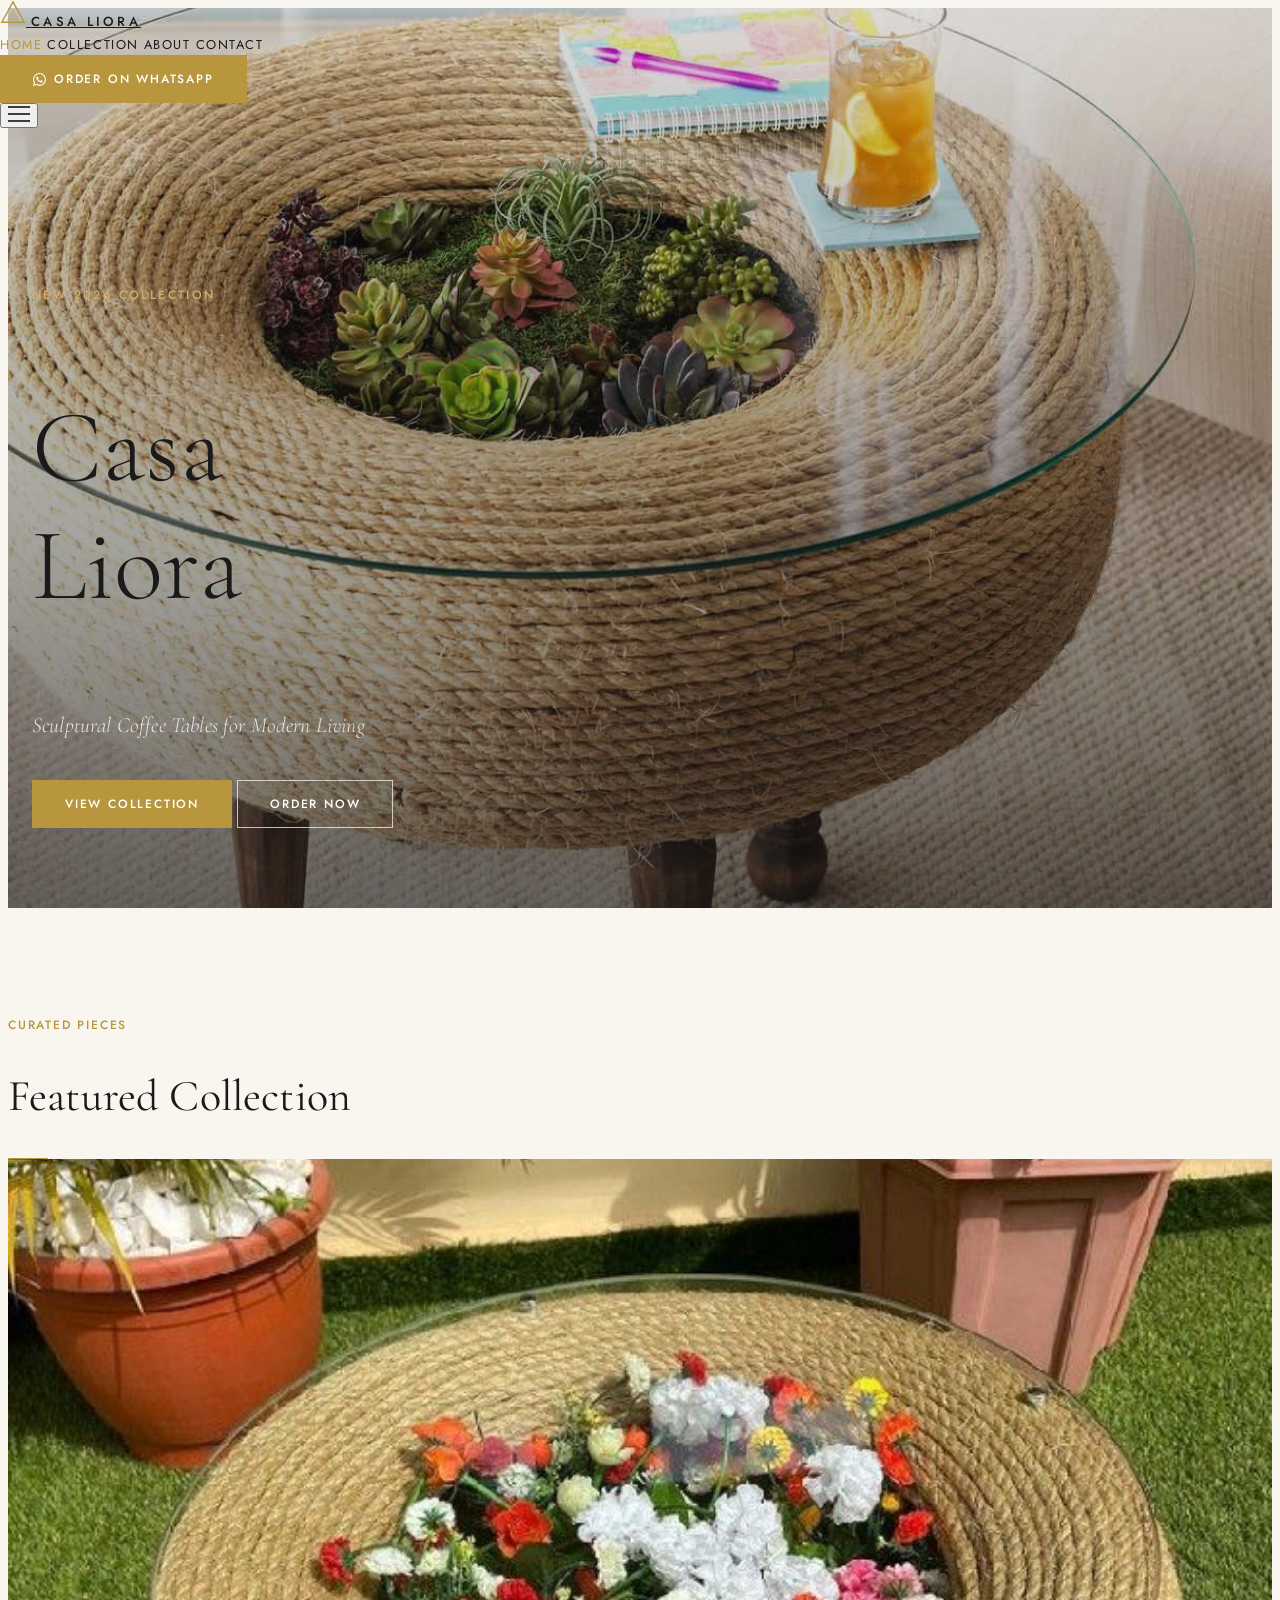
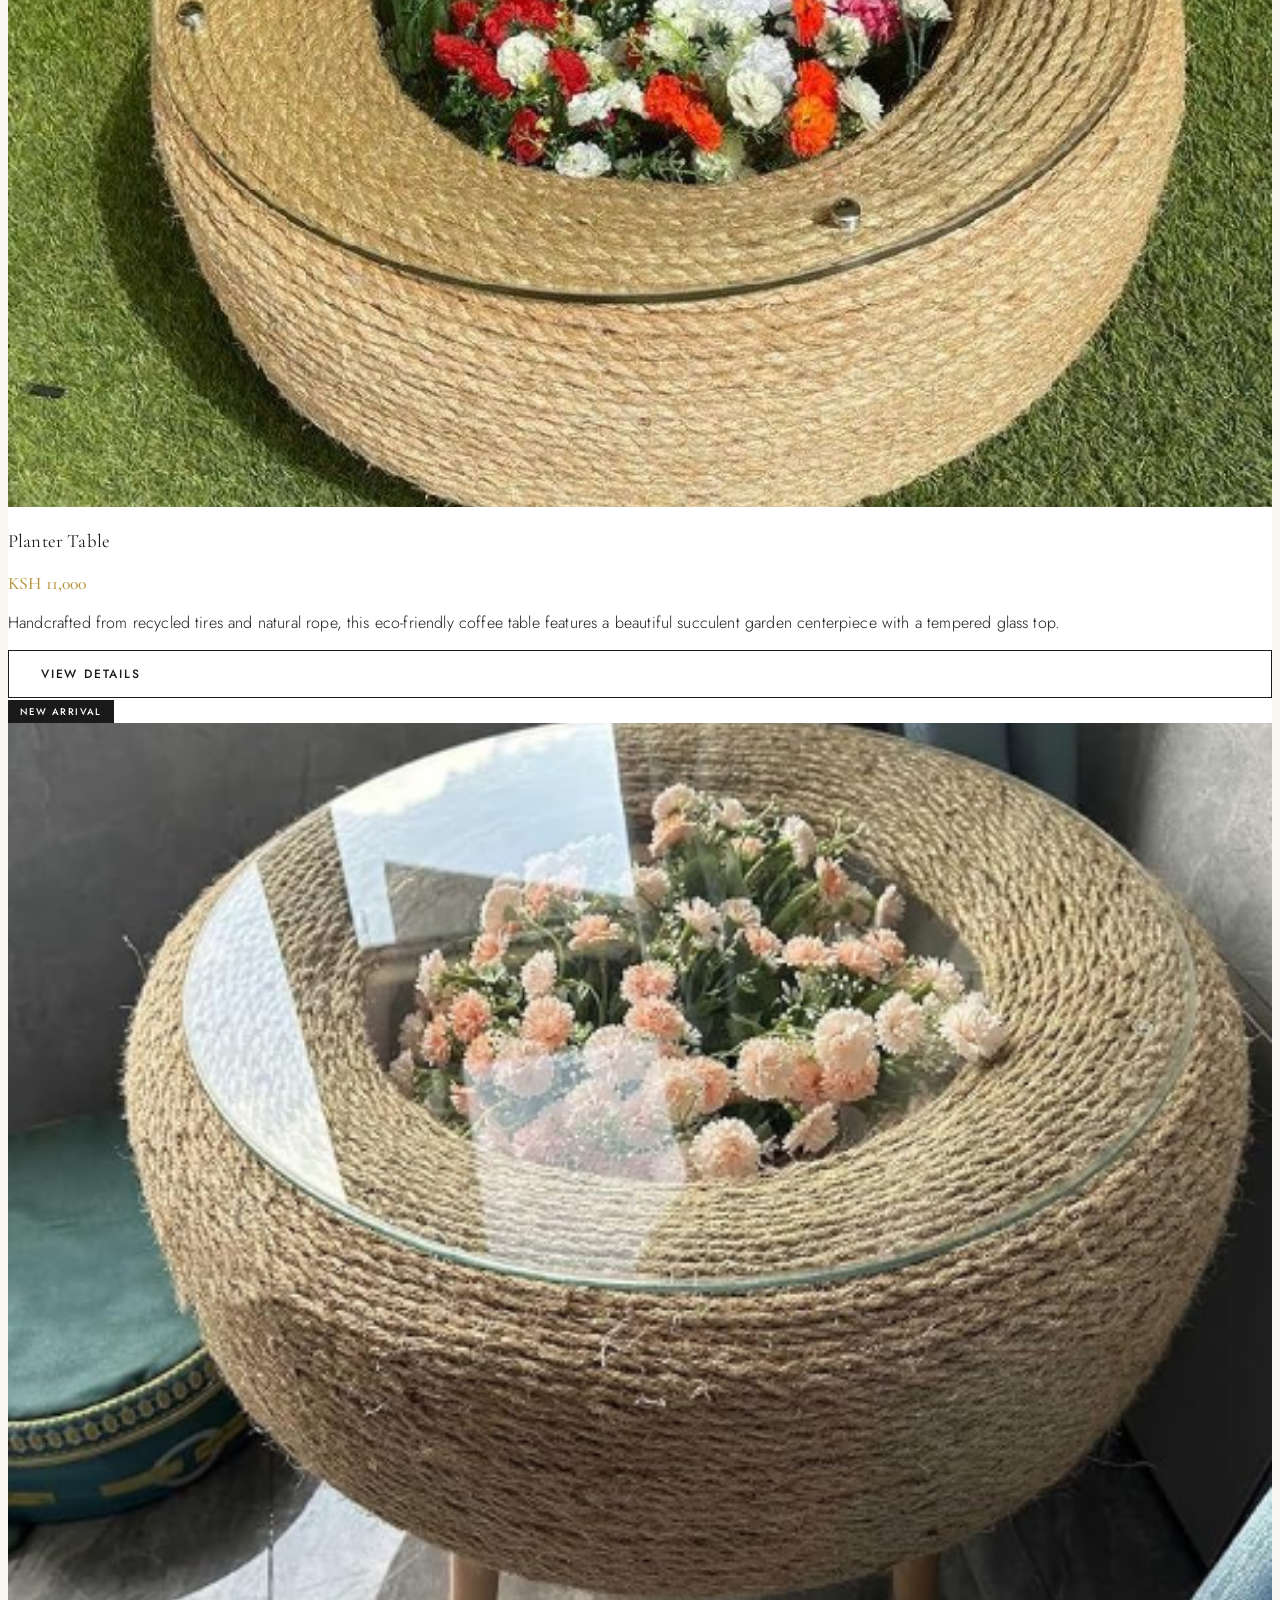
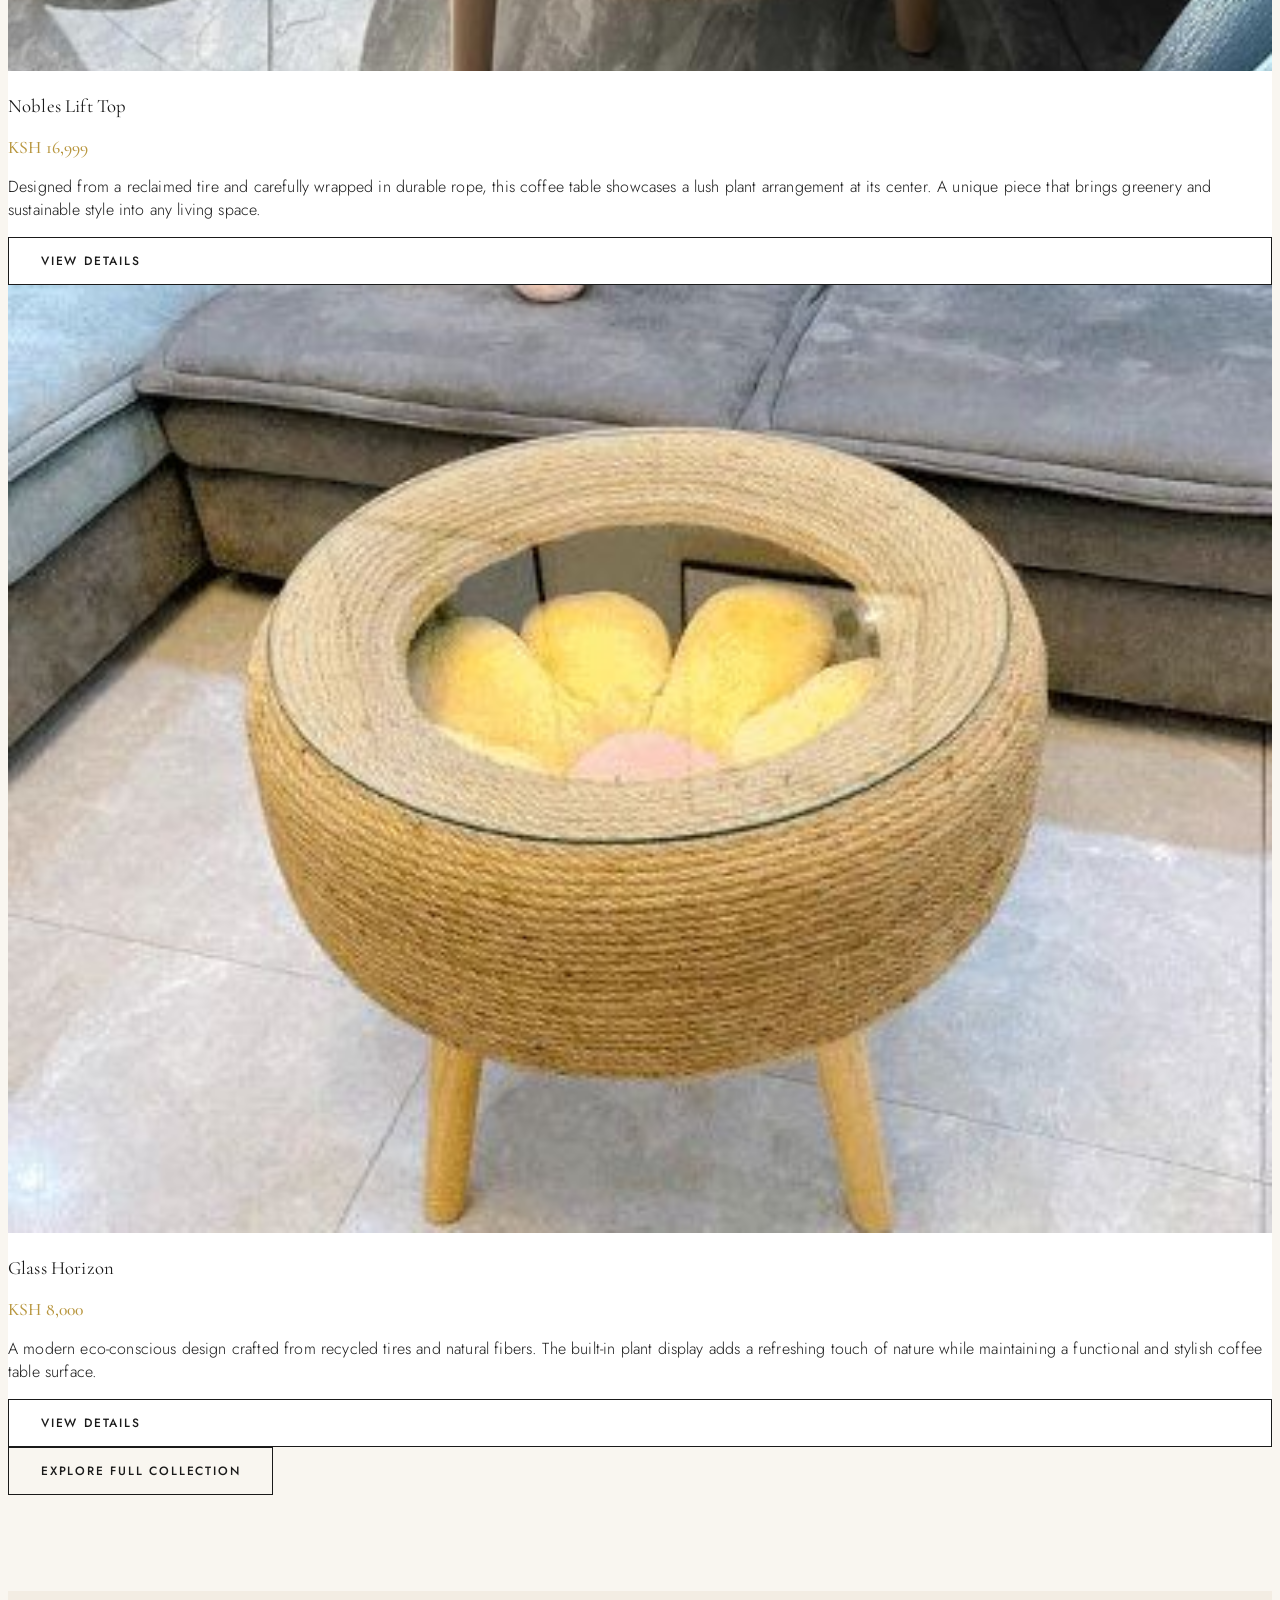
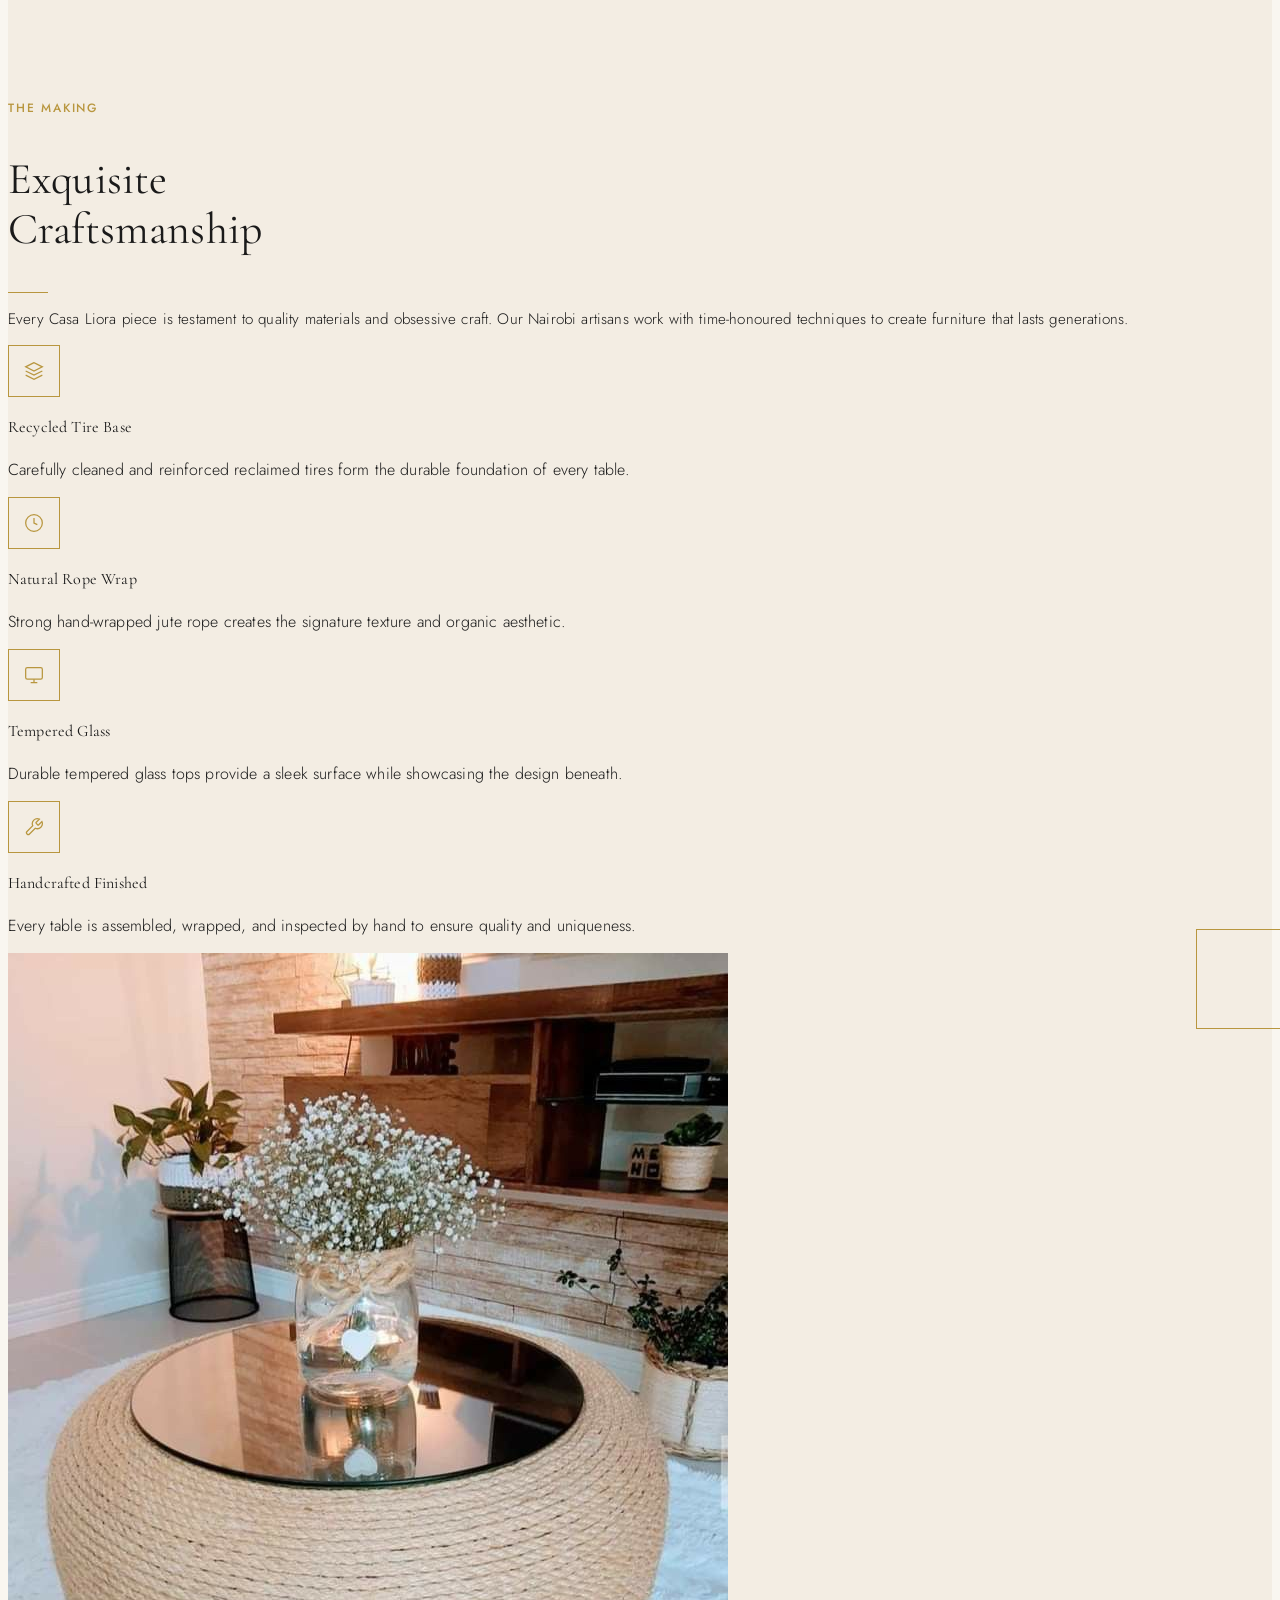
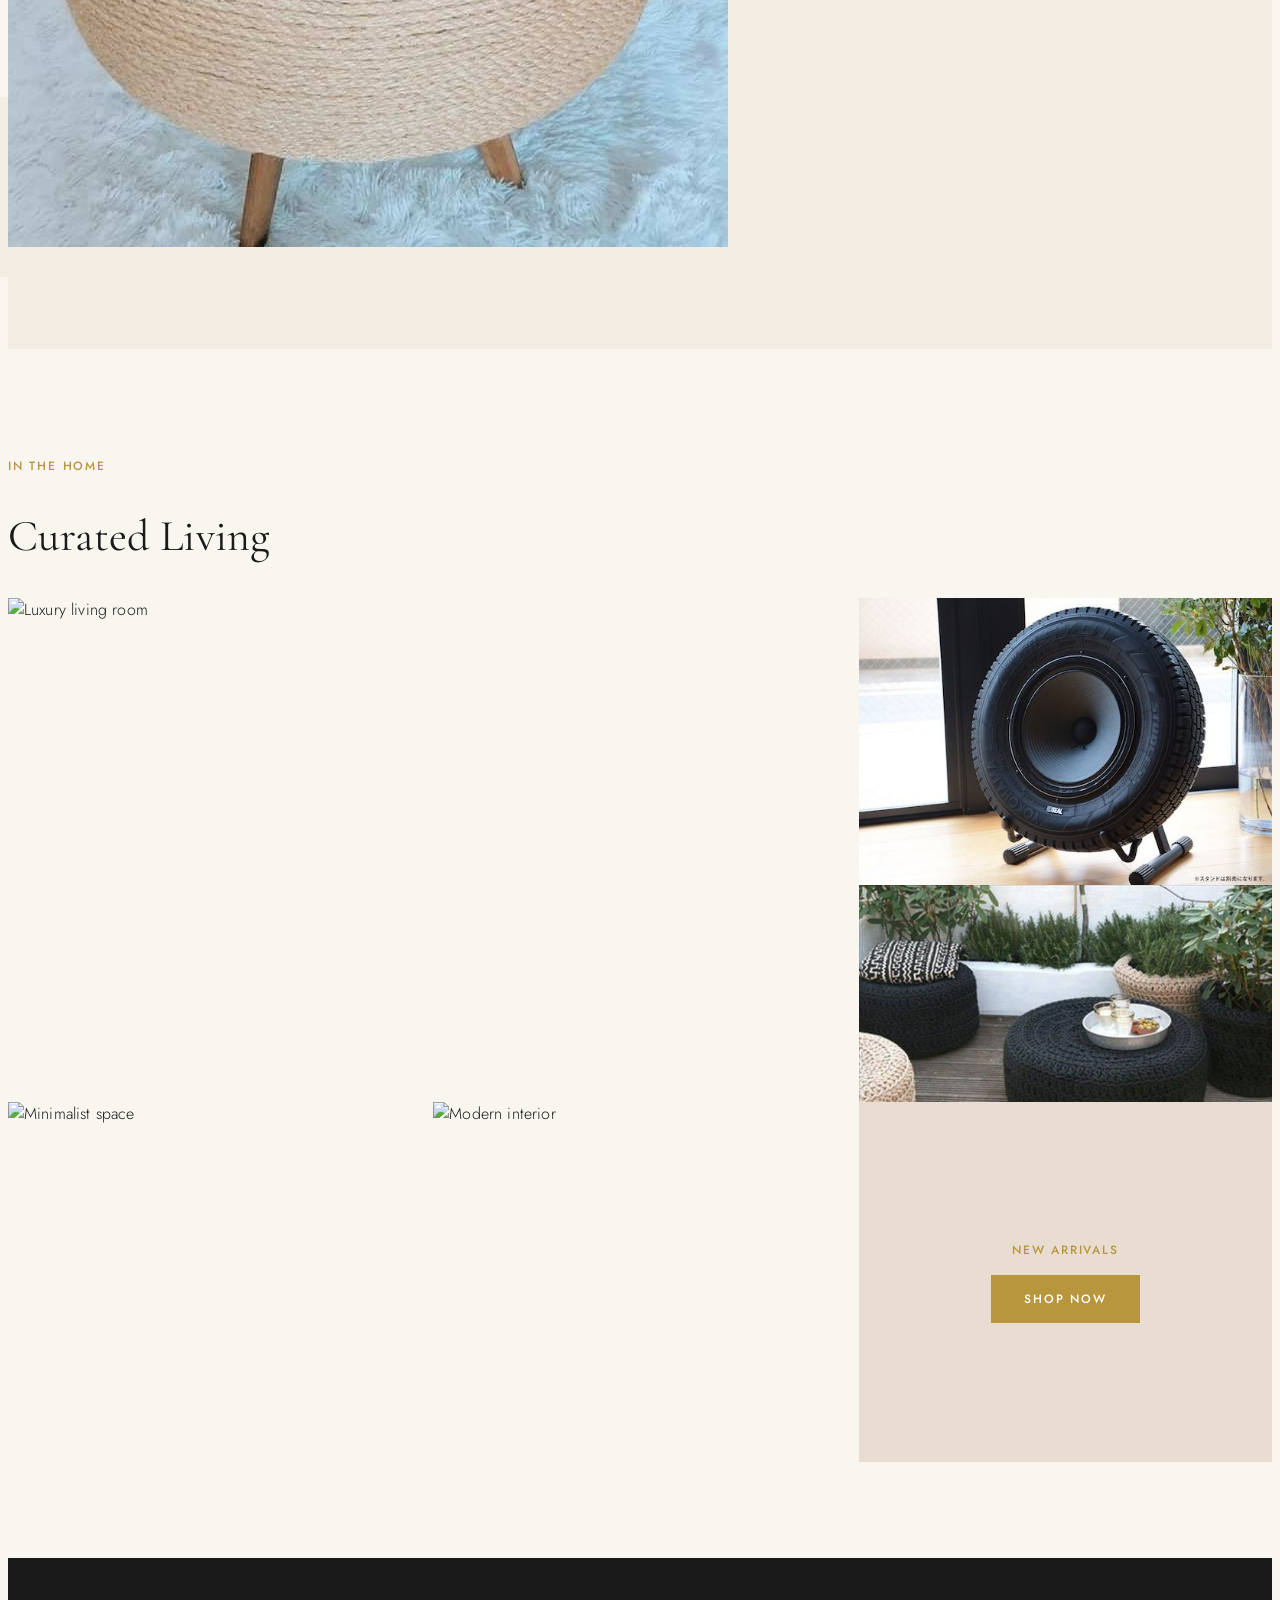
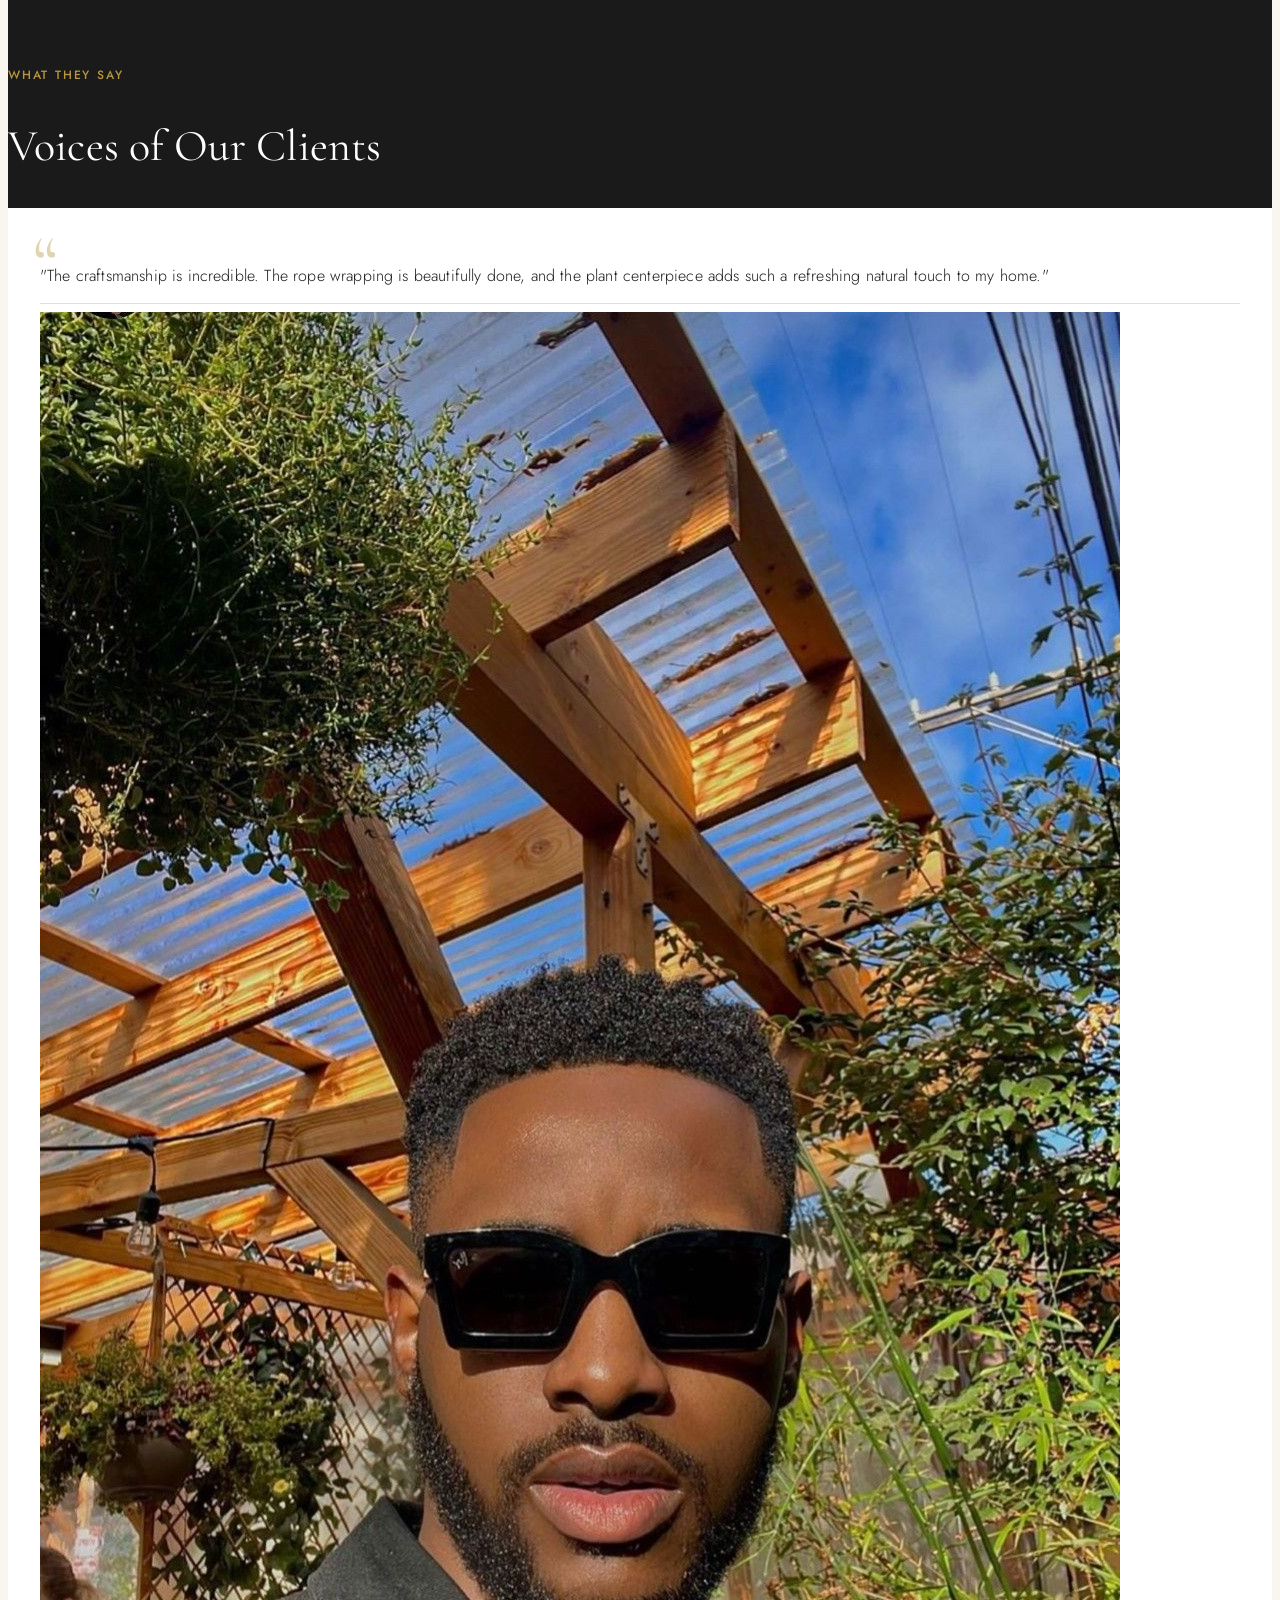
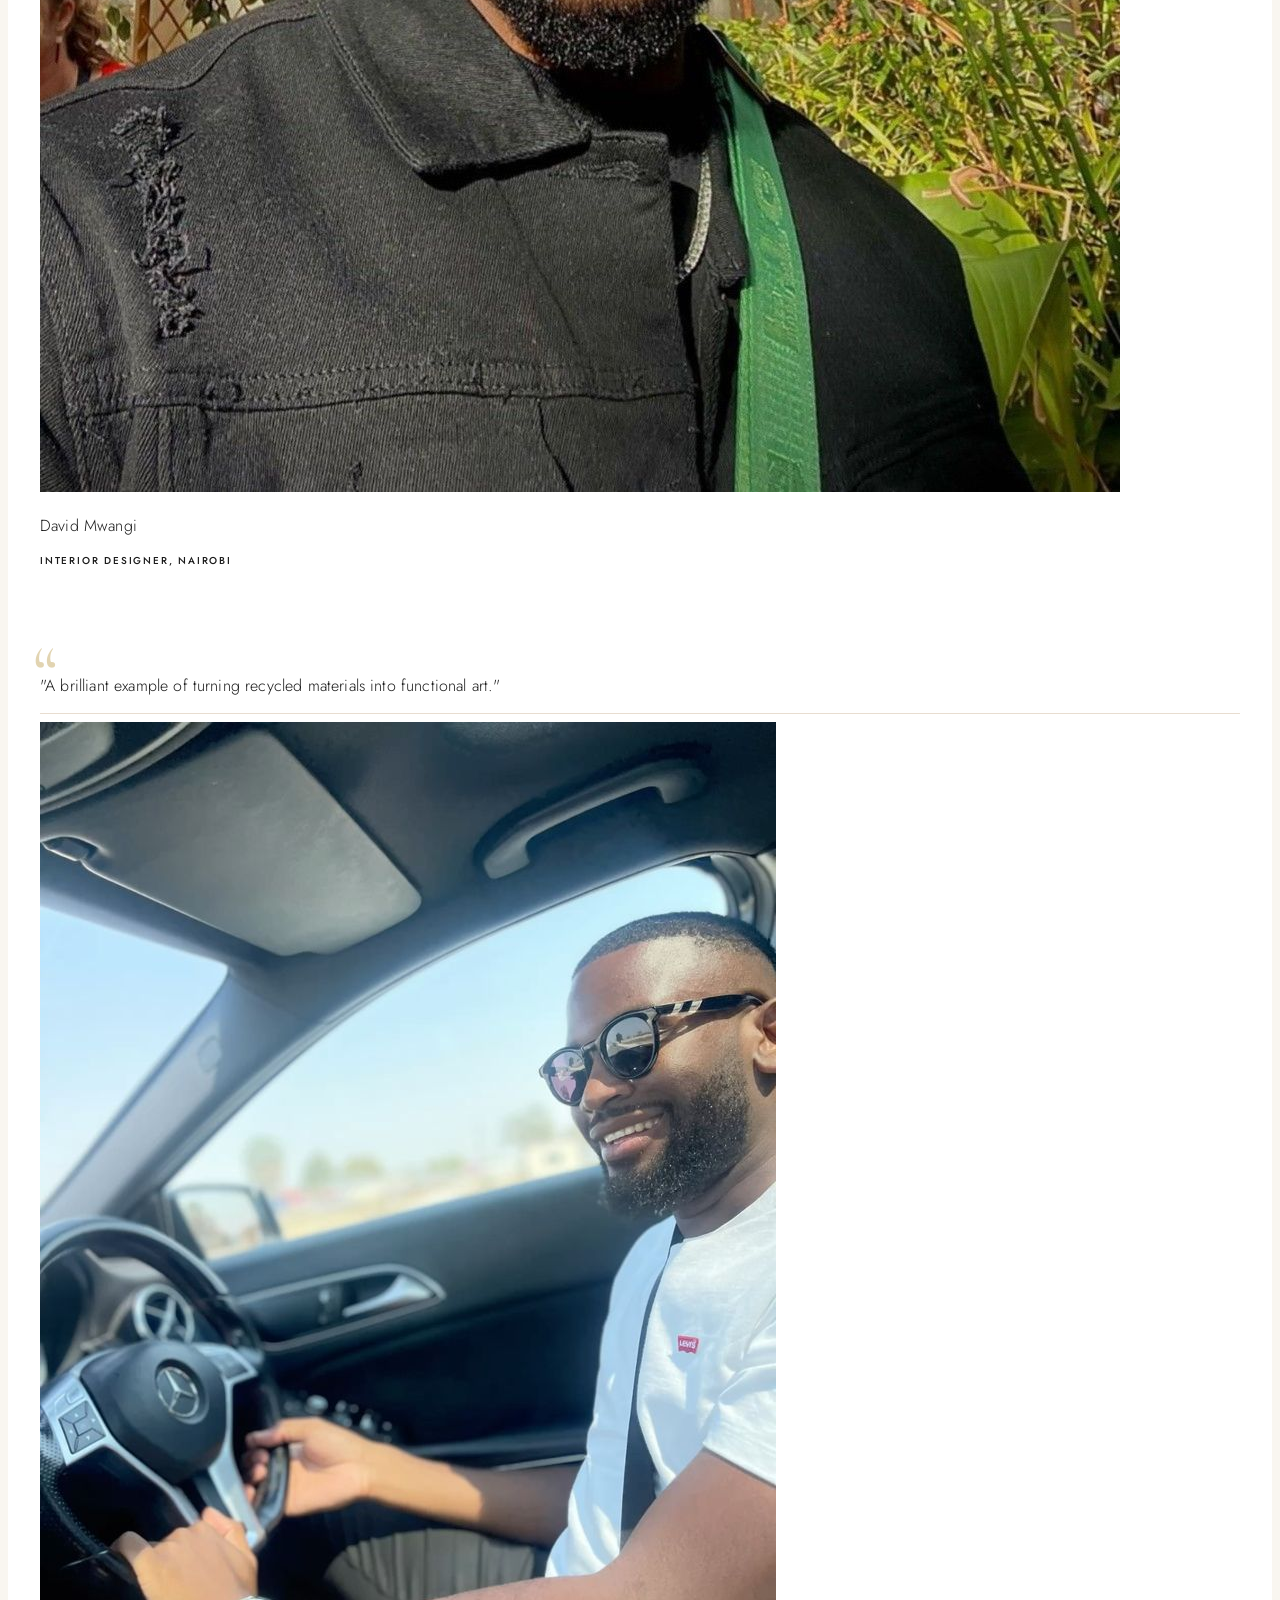
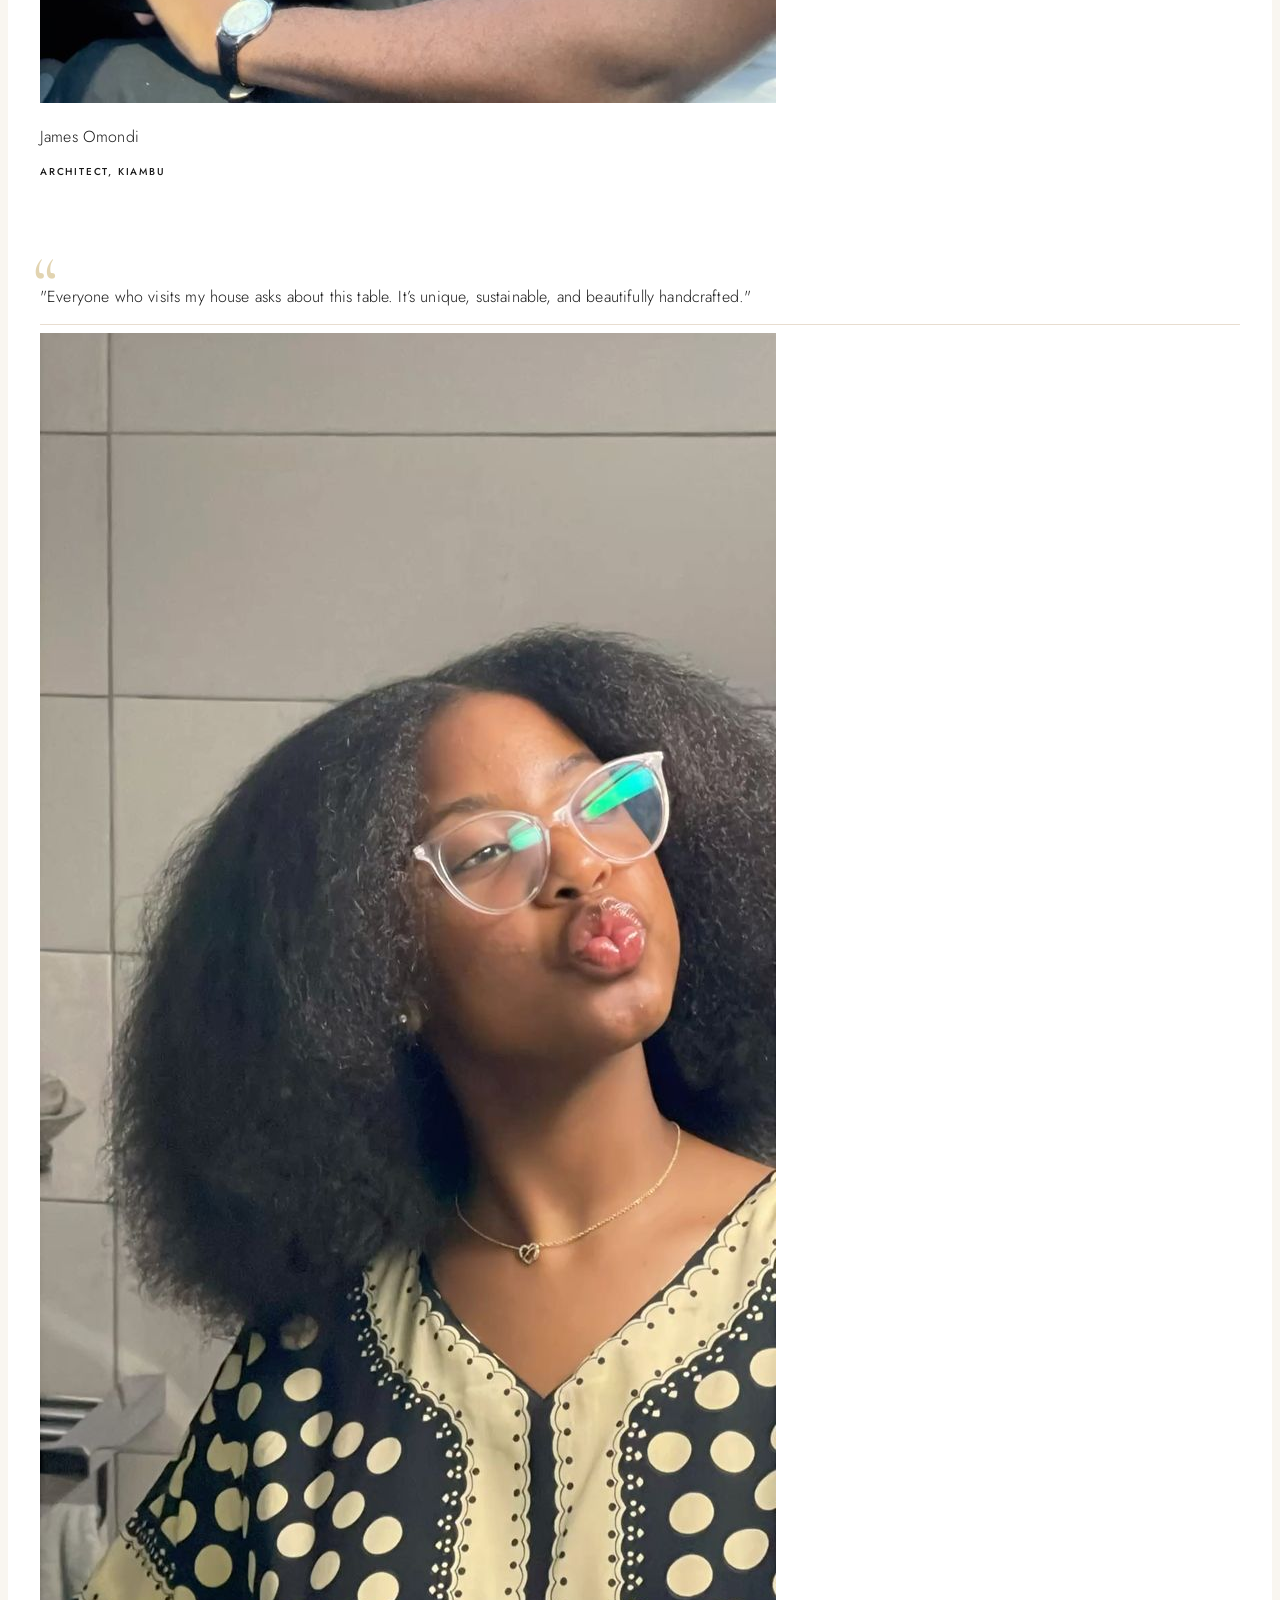
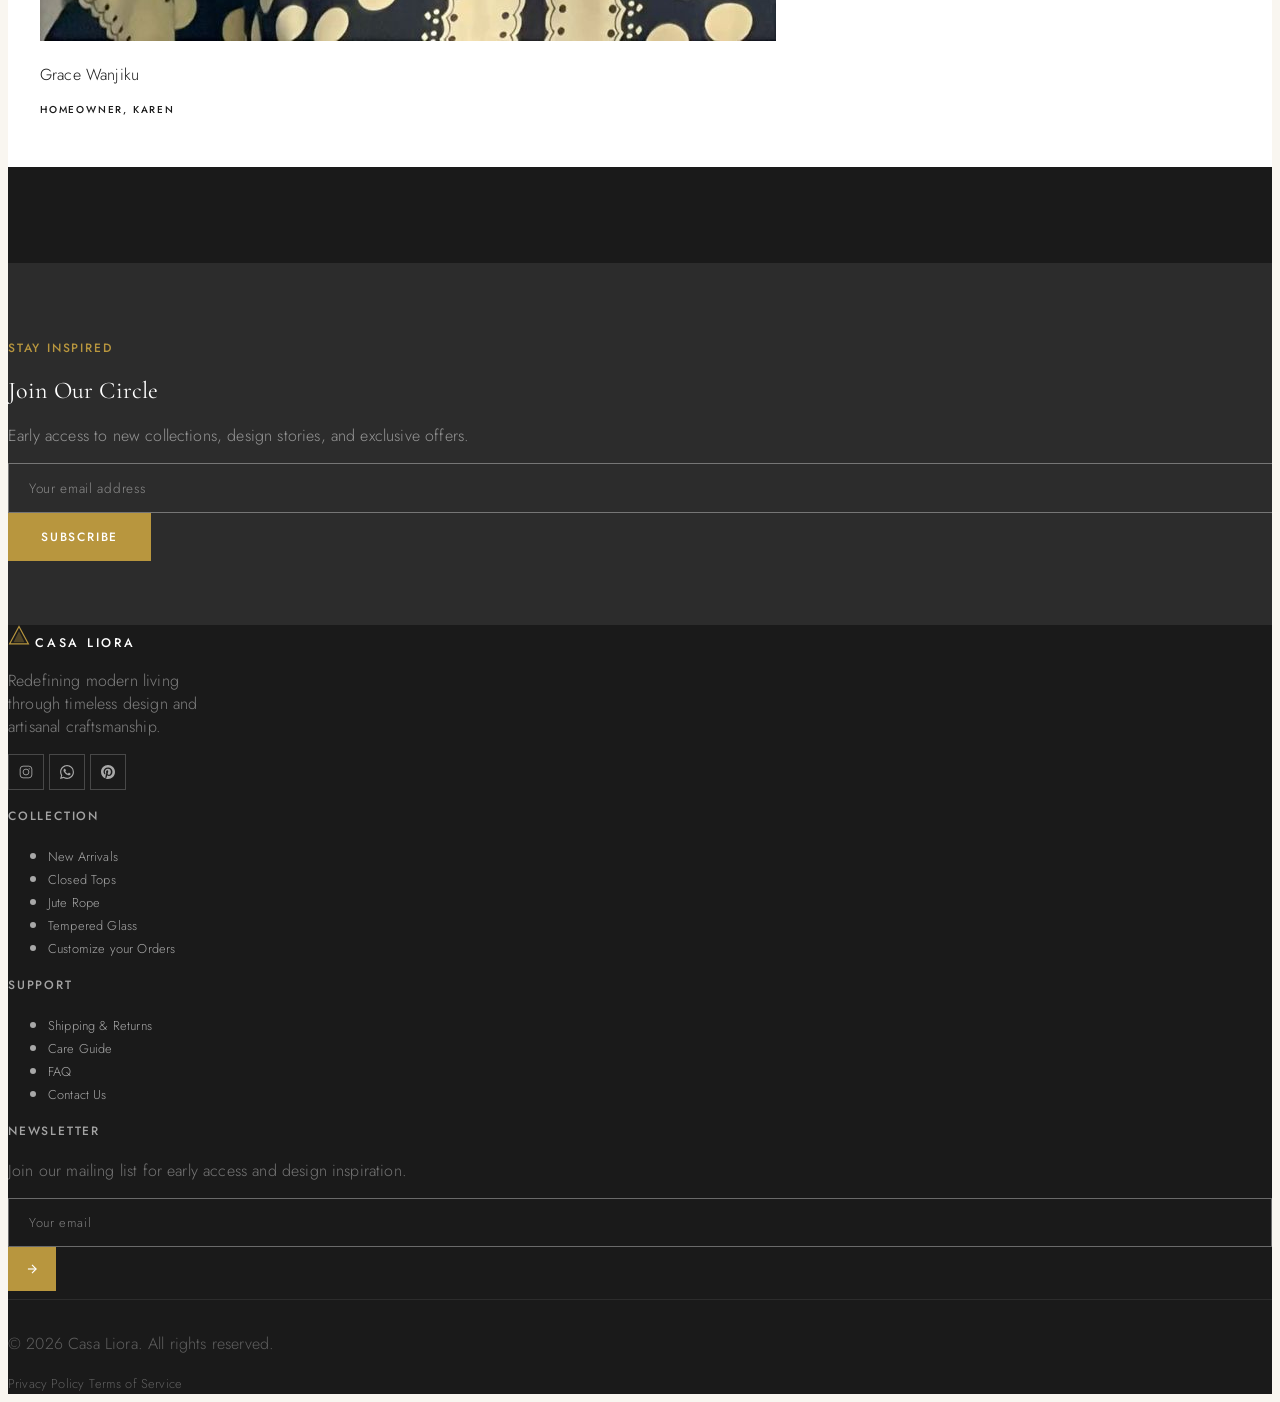
==== index.html @ aba9754a "first commit" ====
<!DOCTYPE html>
<html lang="en">
<head>
<meta charset="UTF-8"/>
<meta name="viewport" content="width=device-width,initial-scale=1.0"/>
<title>Casa Liora</title>
<meta name="description" content="Casa Liora crafts premium designer coffee tables from solid wood, Italian marble and tempered glass. Statement pieces for the modern home."/>
<meta property="og:title" content="Casa Liora  Sculptural Coffee Tables"/>
<meta property="og:description" content="Premium designer coffee tables crafted for the modern home."/>
<meta property="og:type" content="website"/>
<meta property="og:image" content="https://images.unsplash.com/photo-1555041469-a586c61ea9bc?w=1200&q=80"/>
<script src="https://cdn.tailwindcss.com"></script>
<link rel="preconnect" href="https://fonts.googleapis.com"/>
<link rel="preconnect" href="https://fonts.gstatic.com" crossorigin/>
<link href="https://fonts.googleapis.com/css2?family=Cormorant+Garamond:ital,wght@0,300;0,400;0,500;0,600;1,300;1,400&family=Jost:wght@300;400;500;600&display=swap" rel="stylesheet"/>
<link rel="stylesheet" href="css/styles.css"/>
<script>
tailwind.config={theme:{extend:{colors:{ivory:'#F9F6F0',cream:'#F3EDE3',beige:'#E8DDD0',gold:'#B8963E','gold-light':'#D4AF6A',charcoal:'#2C2C2C'},fontFamily:{serif:['Cormorant Garamond','Georgia','serif'],sans:['Jost','system-ui','sans-serif']}}}}
</script>
</head>
<body class="bg-ivory font-sans overflow-x-hidden">

<!-- NAVBAR -->
<nav id="navbar" class="py-5 px-6 lg:px-12">
  <div class="max-w-7xl mx-auto flex items-center justify-between">
    <a href="index.html" class="flex items-center gap-3 no-underline" aria-label="Casa Liora">
      <svg width="26" height="26" viewBox="0 0 28 28" fill="none"><polygon points="14,2 26,24 2,24" fill="none" stroke="#B8963E" stroke-width="1.5"/><polygon points="14,8 21,22 7,22" fill="#B8963E" opacity="0.35"/></svg>
      <span style="font-family:'Jost',sans-serif;font-size:0.82rem;letter-spacing:0.25em;font-weight:500;color:#1A1A1A;text-transform:uppercase;">Casa Liora</span>
    </a>
    <div class="hidden md:flex items-center gap-10">
      <a href="index.html" class="nav-link active">Home</a>
      <a href="collection.html" class="nav-link">Collection</a>
      <a href="about.html" class="nav-link">About</a>
      <a href="contact.html" class="nav-link">Contact</a>
    </div>
    <div class="hidden md:block">
      <a href="https://wa.me/254743694251?text=Hello%20I'm%20interested%20in%20Casa%20Liora%20coffee%20tables" target="_blank" rel="noopener" class="btn-primary text-xs py-3 px-5">
        <svg width="13" height="13" viewBox="0 0 24 24" fill="currentColor" style="flex-shrink:0"><path d="M17.472 14.382c-.297-.149-1.758-.867-2.03-.967-.273-.099-.471-.148-.67.15-.197.297-.767.966-.94 1.164-.173.199-.347.223-.644.075-.297-.15-1.255-.463-2.39-1.475-.883-.788-1.48-1.761-1.653-2.059-.173-.297-.018-.458.13-.606.134-.133.298-.347.446-.52.149-.174.198-.298.298-.497.099-.198.05-.371-.025-.52-.075-.149-.669-1.612-.916-2.207-.242-.579-.487-.5-.669-.51-.173-.008-.371-.01-.57-.01-.198 0-.52.074-.792.372-.272.297-1.04 1.016-1.04 2.479 0 1.462 1.065 2.875 1.213 3.074.149.198 2.096 3.2 5.077 4.487.709.306 1.262.489 1.694.625.712.227 1.36.195 1.871.118.571-.085 1.758-.719 2.006-1.413.248-.694.248-1.289.173-1.413-.074-.124-.272-.198-.57-.347m-5.421 7.403h-.004a9.87 9.87 0 01-5.031-1.378l-.361-.214-3.741.982.998-3.648-.235-.374a9.86 9.86 0 01-1.51-5.26c.001-5.45 4.436-9.884 9.888-9.884 2.64 0 5.122 1.03 6.988 2.898a9.825 9.825 0 012.893 6.994c-.003 5.45-4.437 9.884-9.885 9.884m8.413-18.297A11.815 11.815 0 0012.05 0C5.495 0 .16 5.335.157 11.892c0 2.096.547 4.142 1.588 5.945L.057 24l6.305-1.654a11.882 11.882 0 005.683 1.448h.005c6.554 0 11.89-5.335 11.893-11.893a11.821 11.821 0 00-3.48-8.413Z"/></svg>
        Order on WhatsApp
      </a>
    </div>
    <button id="menu-btn" class="md:hidden p-2 text-[#1A1A1A]" aria-label="Open menu">
      <svg width="22" height="16" viewBox="0 0 22 16" fill="none" stroke="currentColor" stroke-width="1.5"><line x1="0" y1="1" x2="22" y2="1"/><line x1="0" y1="8" x2="22" y2="8"/><line x1="0" y1="15" x2="22" y2="15"/></svg>
    </button>
  </div>
</nav>

<!-- MOBILE MENU -->
<div id="mobile-menu">
  <button id="menu-close" class="absolute top-7 right-7 text-[#1A1A1A]" aria-label="Close">
    <svg width="24" height="24" viewBox="0 0 24 24" fill="none" stroke="currentColor" stroke-width="1.5"><line x1="18" y1="6" x2="6" y2="18"/><line x1="6" y1="6" x2="18" y2="18"/></svg>
  </button>
  <a href="index.html" class="mobile-nav-link">Home</a>
  <a href="collection.html" class="mobile-nav-link">Collection</a>
  <a href="about.html" class="mobile-nav-link">About</a>
  <a href="contact.html" class="mobile-nav-link">Contact</a>
  <a href="https://wa.me/254743694251?text=Hello%20I'm%20interested%20in%20Casa%20Liora" target="_blank" rel="noopener" class="btn-wa mt-6">Order on WhatsApp</a>
</div>

<!-- HERO -->
<section class="hero-section -mt-20" aria-label="Hero">
  <div class="hero-bg" style="background-image:url('images/hero.jpg');"></div>
  <div class="hero-content">
    <div class="max-w-7xl w-full mx-auto px-6 lg:px-12">
      <div class="max-w-lg reveal">
        <p class="label-sm mb-5" style="color:#D4AF6A;letter-spacing:0.2em;">New 2026 Collection</p>
        <h1 class="font-serif text-white leading-none mb-4" style="font-size:clamp(3.5rem,8vw,6.5rem);font-weight:300;">Casa<br/>Liora</h1>
        <p style="font-family:'Cormorant Garamond',serif;font-size:1.35rem;font-style:italic;color:rgba(255,255,255,0.82);font-weight:300;margin-bottom:2.5rem;line-height:1.4;">Sculptural Coffee Tables for Modern Living</p>
        <div class="flex flex-wrap gap-4">
          <a href="collection.html" class="btn-primary">View Collection</a>
          <a href="https://wa.me/254743694251?text=Hello%20I'm%20interested%20in%20Casa%20Liora" target="_blank" rel="noopener" class="btn-outline-light">Order Now </a>
        </div>
      </div>
    </div>
  </div>
  <div class="absolute bottom-8 left-1/2 -translate-x-1/2 flex flex-col items-center gap-2 opacity-50 pointer-events-none">
    <span class="label-xs text-white">Scroll</span>
    <div class="w-px h-10" style="background:rgba(255,255,255,0.5);animation:pulse 2s infinite;"></div>
  </div>
</section>


<!-- FEATURED COLLECTION -->
<section class="section-pad bg-ivory" id="featured" aria-label="Featured Collection">
  <div class="max-w-7xl mx-auto px-6 lg:px-12">
    <div class="text-center mb-16 reveal">
      <p class="label-sm text-gold mb-3">Curated Pieces</p>
      <h2 class="font-serif display-md text-[#1A1A1A] mb-4">Featured Collection</h2>
      <span class="gold-line mx-auto block"></span>
    </div>

    <div class="grid grid-cols-1 md:grid-cols-3 gap-8 stagger-children">

      <!-- Card 1 -->
      <article class="product-card reveal" data-material="wood">
        <div class="card-img-wrap">
          <img src="images/test1.jpg" alt="Liora Wave Coffee Table" loading="lazy" class="w-full" style="aspect-ratio:4/3;object-fit:cover;"/>
        </div>
        <div class="p-6">
          <div class="flex items-start justify-between mb-2">
            <h3 class="font-serif text-xl text-[#1A1A1A]">Planter Table</h3>
            <span class="price">KSH 11,000</span>
          </div>
          <p class="text-sm text-[#6B6B6B] font-light leading-relaxed mb-5">Handcrafted from recycled tires and natural rope,
this eco-friendly coffee table features a beautiful
succulent garden centerpiece with a tempered
glass top.
</p>
          <a href="product.html" class="btn-outline text-xs py-2.5 px-5 w-full text-center" style="display:block;">View Details</a>
        </div>
      </article>

      <!-- Card 2 -->
      <article class="product-card reveal" data-material="marble">
        <div class="card-img-wrap relative">
          <span class="badge badge-new absolute top-4 left-4 z-10">New Arrival</span>
          <img src="images/glass.png" alt="Carrara Marble Top" loading="lazy" class="w-full" style="aspect-ratio:4/3;object-fit:cover;"/>
        </div>
        <div class="p-6">
          <div class="flex items-start justify-between mb-2">
            <h3 class="font-serif text-xl text-[#1A1A1A]">Nobles Lift Top</h3>
            <span class="price">KSH 16,999</span>
          </div>
          <p class="text-sm text-[#6B6B6B] font-light leading-relaxed mb-5">Designed from a reclaimed tire and carefully wrapped in durable rope, this coffee table showcases a lush plant arrangement at its center. A unique piece that brings greenery and sustainable style into any living space.</p>
          <a href="product.html" class="btn-outline text-xs py-2.5 px-5 w-full text-center" style="display:block;">View Details</a>
        </div>
      </article>

      <!-- Card 3 -->
      <article class="product-card reveal" data-material="glass">
        <div class="card-img-wrap">
          <img src="images/test3.jpg" alt="Glass Horizon Table" loading="lazy" class="w-full" style="aspect-ratio:4/3;object-fit:cover;"/>
        </div>
        <div class="p-6">
          <div class="flex items-start justify-between mb-2">
            <h3 class="font-serif text-xl text-[#1A1A1A]">Glass Horizon</h3>
            <span class="price">KSH 8,000 </span>
          </div>
          <p class="text-sm text-[#6B6B6B] font-light leading-relaxed mb-5">A modern eco-conscious design crafted from recycled tires and natural fibers. The built-in plant display adds a refreshing touch of nature while maintaining a functional and stylish coffee table surface.</p>
          <a href="product.html" class="btn-outline text-xs py-2.5 px-5 w-full text-center" style="display:block;">View Details</a>
        </div>
      </article>

    </div>

    <div class="text-center mt-14 reveal">
      <a href="collection.html" class="btn-outline">Explore Full Collection</a>
    </div>
  </div>
</section>


<!-- CRAFTSMANSHIP -->
<section class="section-pad bg-cream" aria-label="Craftsmanship">
  <div class="max-w-7xl mx-auto px-6 lg:px-12">
    <div class="grid grid-cols-1 lg:grid-cols-2 gap-16 items-center">

      <!-- Left: text -->
      <div class="reveal-left">
        <p class="label-sm text-gold mb-4">The Making</p>
        <h2 class="font-serif display-md text-[#1A1A1A] mb-2">Exquisite<br/>Craftsmanship</h2>
        <span class="gold-line block mb-8"></span>
        <p class="text-[#6B6B6B] font-light leading-relaxed mb-10 max-w-md" style="font-size:0.95rem;">Every Casa Liora piece is testament to quality materials and obsessive craft. Our Nairobi artisans work with time-honoured techniques to create furniture that lasts generations.</p>

        <div class="grid grid-cols-2 gap-6">
          <div class="flex items-start gap-4">
            <div class="craft-icon-wrap flex-shrink-0">
              <svg width="20" height="20" viewBox="0 0 24 24" fill="none" stroke="#B8963E" stroke-width="1.5"><path d="M12 2L2 7l10 5 10-5-10-5z"/><path d="M2 17l10 5 10-5"/><path d="M2 12l10 5 10-5"/></svg>
            </div>
            <div>
              <h4 class="font-serif text-base text-[#1A1A1A] mb-1">Recycled Tire Base</h4>
              <p class="text-xs text-[#6B6B6B] font-light leading-relaxed">Carefully cleaned and reinforced reclaimed tires form the durable foundation of every table.</p>
            </div>
          </div>
          <div class="flex items-start gap-4">
            <div class="craft-icon-wrap flex-shrink-0">
              <svg width="20" height="20" viewBox="0 0 24 24" fill="none" stroke="#B8963E" stroke-width="1.5"><circle cx="12" cy="12" r="10"/><path d="M12 6v6l4 2"/></svg>
            </div>
            <div>
              <h4 class="font-serif text-base text-[#1A1A1A] mb-1">Natural Rope Wrap
</h4>
              <p class="text-xs text-[#6B6B6B] font-light leading-relaxed">Strong hand-wrapped jute rope creates the signature texture and organic aesthetic.</p>
            </div>
          </div>
          <div class="flex items-start gap-4">
            <div class="craft-icon-wrap flex-shrink-0">
              <svg width="20" height="20" viewBox="0 0 24 24" fill="none" stroke="#B8963E" stroke-width="1.5"><rect x="2" y="3" width="20" height="14" rx="2"/><path d="M8 21h8M12 17v4"/></svg>
            </div>
            <div>
              <h4 class="font-serif text-base text-[#1A1A1A] mb-1">Tempered Glass</h4>
              <p class="text-xs text-[#6B6B6B] font-light leading-relaxed">Durable tempered glass tops provide a sleek surface while showcasing the design beneath.</p>
            </div>
          </div>
          <div class="flex items-start gap-4">
            <div class="craft-icon-wrap flex-shrink-0">
              <svg width="20" height="20" viewBox="0 0 24 24" fill="none" stroke="#B8963E" stroke-width="1.5"><path d="M14.7 6.3a1 1 0 000 1.4l1.6 1.6a1 1 0 001.4 0l3.77-3.77a6 6 0 01-7.94 7.94l-6.91 6.91a2.12 2.12 0 01-3-3l6.91-6.91a6 6 0 017.94-7.94l-3.76 3.76z"/></svg>
            </div>
            <div>
              <h4 class="font-serif text-base text-[#1A1A1A] mb-1">Handcrafted Finished</h4>
              <p class="text-xs text-[#6B6B6B] font-light leading-relaxed">Every table is assembled, wrapped, and inspected by hand to ensure quality and uniqueness.</p>
            </div>
          </div>
        </div>
      </div>

      <!-- Right: image -->
      <div class="reveal-right">
        <div style="position:relative;">
          <img src="images/test7.jpg" alt="Craftsmanship detail" loading="lazy" class="w-full" style="aspect-ratio:4/5;object-fit:cover;"/>
          <div style="position:absolute;bottom:-1.5rem;left:-1.5rem;width:180px;height:180px;background:var(--cream);z-index:-1;"></div>
          <div style="position:absolute;top:-1.5rem;right:-1.5rem;width:100px;height:100px;border:1px solid var(--gold);z-index:-1;"></div>
        </div>
      </div>

    </div>
  </div>
</section>


<!-- LIFESTYLE GALLERY -->
<section class="section-pad bg-ivory" aria-label="Gallery">
  <div class="max-w-7xl mx-auto px-6 lg:px-12">
    <div class="text-center mb-16 reveal">
      <p class="label-sm text-gold mb-3">In the Home</p>
      <h2 class="font-serif display-md text-[#1A1A1A]">Curated Living</h2>
    </div>

    <div class="gallery-grid reveal">
      <div class="g-span-8" style="height:480px;">
        <img src="https://i.pinimg.com/736x/7e/35/58/7e3558091350bc574dcaf411682c4ece.jpg" alt="Luxury living room" loading="lazy" class="gallery-img" style="height:100%;"/>
      </div>
      <div class="g-span-4 flex flex-col gap-3" style="height:480px;">
        <img src="images/seal-recycled-tire-speaker-1.jpg" alt="Interior detail" loading="lazy" class="gallery-img flex-1" style="object-fit:cover;min-height:0;"/>
        <img src="images/seats.jpg" alt="Elegant table styling" loading="lazy" class="gallery-img flex-1" style="object-fit:cover;min-height:0;"/>
      </div>
      <div class="g-span-4" style="height:360px;margin-top:0.75rem;">
        <img src="https://i.pinimg.com/1200x/62/25/b7/6225b77a7acb44f0d7b177f417c45d48.jpg" alt="Minimalist space" loading="lazy" class="gallery-img" style="height:100%;"/>
      </div>
      <div class="g-span-4" style="height:360px;margin-top:0.75rem;">
        <img src="https://i.pinimg.com/1200x/c5/45/e1/c545e1b4da4889580935bca5e3c5c4bf.jpg" alt="Modern interior" loading="lazy" class="gallery-img" style="height:100%;"/>
      </div>
      <div class="g-span-4" style="height:360px;margin-top:0.75rem;">
        <div style="height:100%;background:var(--beige);display:flex;align-items:center;justify-content:center;flex-direction:column;gap:1rem;">
          <span class="label-sm text-gold">New Arrivals</span>
          <a href="collection.html" class="btn-primary text-xs">Shop Now</a>
        </div>
      </div>
    </div>
  </div>
</section>


<!-- TESTIMONIALS -->
<section class="section-pad" style="background:var(--black);" aria-label="Testimonials">
  <div class="max-w-7xl mx-auto px-6 lg:px-12">
    <div class="text-center mb-16 reveal">
      <p class="label-sm mb-3" style="color:var(--gold);">What They Say</p>
      <h2 class="font-serif display-md" style="color:white;">Voices of Our Clients</h2>
    </div>

    <div class="grid grid-cols-1 md:grid-cols-3 gap-6 stagger-children">

 <div class="testimonial-card reveal">
  <p class="text-[#6B6B6B] font-light text-sm leading-relaxed mt-6 mb-6">
    "The craftsmanship is incredible. The rope wrapping is beautifully done, and the plant centerpiece adds such a refreshing natural touch to my home."
  </p>
  <hr class="thin-divider mb-4"/>
  <div class="flex items-center gap-3">
    <!-- Profile Image -->
    <img 
      src="images/person1.jpg" 
      alt="Anika Patel" 
      class="w-10 h-10 rounded-full object-cover flex-shrink-0 bg-var(--beige)"
    />
    <div>
      <p class="font-serif text-sm text-[#1A1A1A]">David Mwangi</p>
      <p class="label-xs text-[#A8A8A8]">Interior Designer, Nairobi</p>
    </div>
  </div>
</div>
<div class="testimonial-card reveal">
  <p class="text-[#6B6B6B] font-light text-sm leading-relaxed mt-6 mb-6">
  "A brilliant example of turning recycled materials into functional art."
  </p>
  <hr class="thin-divider mb-4"/>
  <div class="flex items-center gap-3">
    <!-- Profile Image -->
    <img 
      src="/images/person2.jpg" 
      alt="Anika Patel" 
      class="w-10 h-10 rounded-full object-cover flex-shrink-0 bg-var(--beige)"
    />
    <div>
      <p class="font-serif text-sm text-[#1A1A1A]">James Omondi</p>
      <p class="label-xs text-[#A8A8A8]">Architect, Kiambu</p>
    </div>
  </div>
</div>
<div class="testimonial-card reveal">
  <p class="text-[#6B6B6B] font-light text-sm leading-relaxed mt-6 mb-6">
   "Everyone who visits my house asks about this table. It’s unique, sustainable, and beautifully handcrafted."
  </p>
  <hr class="thin-divider mb-4"/>
  <div class="flex items-center gap-3">
    <!-- Profile Image -->
    <img 
      src="/images/person3.jpg" 
      alt="Anika Patel" 
      class="w-10 h-10 rounded-full object-cover flex-shrink-0 bg-var(--beige)"
    />
    <div>
      <p class="font-serif text-sm text-[#1A1A1A]">Grace Wanjiku</p>
      <p class="label-xs text-[#A8A8A8]">Homeowner, Karen</p>
    </div>
  </div>
</div>

</section>


<!-- NEWSLETTER -->
<section class="section-pad-sm" style="background:var(--charcoal);" aria-label="Newsletter">
  <div class="max-w-2xl mx-auto px-6 text-center reveal">
    <p class="label-sm mb-4" style="color:var(--gold);">Stay Inspired</p>
    <h2 class="font-serif text-3xl mb-3" style="color:white;">Join Our Circle</h2>
    <p class="text-sm font-light mb-10" style="color:rgba(255,255,255,0.5);">Early access to new collections, design stories, and exclusive offers.</p>
    <form class="newsletter-form flex flex-col sm:flex-row gap-0 max-w-md mx-auto" novalidate>
      <input type="email" placeholder="Your email address" required class="newsletter-input sm:flex-1" style="border-right:none;"/>
      <button type="submit" class="btn-primary text-xs px-6" style="white-space:nowrap;">Subscribe</button>
    </form>
  </div>
</section>


<!-- FOOTER -->
<footer class="py-16 px-6 lg:px-12">
  <div class="max-w-7xl mx-auto">
    <div class="grid grid-cols-1 md:grid-cols-2 lg:grid-cols-4 gap-10 mb-14">

      <!-- Brand -->
      <div>
        <div class="flex items-center gap-3 mb-5">
          <svg width="22" height="22" viewBox="0 0 28 28" fill="none"><polygon points="14,2 26,24 2,24" fill="none" stroke="#B8963E" stroke-width="1.5"/><polygon points="14,8 21,22 7,22" fill="#B8963E" opacity="0.35"/></svg>
          <span style="font-family:'Jost',sans-serif;font-size:0.78rem;letter-spacing:0.22em;font-weight:500;color:#fff;text-transform:uppercase;">Casa Liora</span>
        </div>
        <p class="text-sm font-light leading-relaxed mb-6" style="color:rgba(255,255,255,0.45);max-width:200px;">Redefining modern living through timeless design and artisanal craftsmanship.</p>
        <div class="flex gap-3">
          <a href="#" class="footer-social-link" aria-label="Instagram">
            <svg width="14" height="14" viewBox="0 0 24 24" fill="none" stroke="currentColor" stroke-width="1.5"><rect x="2" y="2" width="20" height="20" rx="5"/><circle cx="12" cy="12" r="5"/><circle cx="17.5" cy="6.5" r="1" fill="currentColor" stroke="none"/></svg>
          </a>
          <a href="https://wa.me/254743694251" target="_blank" rel="noopener" class="footer-social-link" aria-label="WhatsApp">
            <svg width="14" height="14" viewBox="0 0 24 24" fill="currentColor"><path d="M17.472 14.382c-.297-.149-1.758-.867-2.03-.967-.273-.099-.471-.148-.67.15-.197.297-.767.966-.94 1.164-.173.199-.347.223-.644.075-.297-.15-1.255-.463-2.39-1.475-.883-.788-1.48-1.761-1.653-2.059-.173-.297-.018-.458.13-.606.134-.133.298-.347.446-.52.149-.174.198-.298.298-.497.099-.198.05-.371-.025-.52-.075-.149-.669-1.612-.916-2.207-.242-.579-.487-.5-.669-.51-.173-.008-.371-.01-.57-.01-.198 0-.52.074-.792.372-.272.297-1.04 1.016-1.04 2.479 0 1.462 1.065 2.875 1.213 3.074.149.198 2.096 3.2 5.077 4.487.709.306 1.262.489 1.694.625.712.227 1.36.195 1.871.118.571-.085 1.758-.719 2.006-1.413.248-.694.248-1.289.173-1.413-.074-.124-.272-.198-.57-.347m-5.421 7.403h-.004a9.87 9.87 0 01-5.031-1.378l-.361-.214-3.741.982.998-3.648-.235-.374a9.86 9.86 0 01-1.51-5.26c.001-5.45 4.436-9.884 9.888-9.884 2.64 0 5.122 1.03 6.988 2.898a9.825 9.825 0 012.893 6.994c-.003 5.45-4.437 9.884-9.885 9.884m8.413-18.297A11.815 11.815 0 0012.05 0C5.495 0 .16 5.335.157 11.892c0 2.096.547 4.142 1.588 5.945L.057 24l6.305-1.654a11.882 11.882 0 005.683 1.448h.005c6.554 0 11.89-5.335 11.893-11.893a11.821 11.821 0 00-3.48-8.413Z"/></svg>
          </a>
          <a href="#" class="footer-social-link" aria-label="Pinterest">
            <svg width="14" height="14" viewBox="0 0 24 24" fill="currentColor"><path d="M12 0C5.373 0 0 5.373 0 12c0 5.084 3.163 9.426 7.627 11.174-.105-.949-.2-2.405.042-3.441.218-.937 1.407-5.965 1.407-5.965s-.359-.719-.359-1.782c0-1.668.967-2.914 2.171-2.914 1.023 0 1.518.769 1.518 1.69 0 1.029-.655 2.568-.994 3.995-.283 1.194.599 2.169 1.777 2.169 2.133 0 3.772-2.249 3.772-5.495 0-2.873-2.064-4.882-5.012-4.882-3.414 0-5.418 2.561-5.418 5.207 0 1.031.397 2.138.893 2.738.098.119.112.224.083.345l-.333 1.36c-.053.22-.174.267-.402.161-1.499-.698-2.436-2.889-2.436-4.649 0-3.785 2.75-7.262 7.929-7.262 4.163 0 7.398 2.967 7.398 6.931 0 4.136-2.607 7.464-6.227 7.464-1.216 0-2.359-.632-2.75-1.378l-.748 2.853c-.271 1.043-1.002 2.35-1.492 3.146C9.57 23.812 10.763 24 12 24c6.627 0 12-5.373 12-12S18.627 0 12 0z"/></svg>
          </a>
        </div>
      </div>

      <!-- Collection Links -->
      <div>
        <h5 class="label-sm mb-5" style="color:rgba(255,255,255,0.6);">Collection</h5>
        <ul class="space-y-3">
          <li><a href="collection.html">New Arrivals</a></li>
          <li><a href="collection.html">Closed Tops</a></li>
          <li><a href="collection.html">Jute Rope</a></li>
          <li><a href="collection.html">Tempered Glass</a></li>
          <li><a href="contact.html">Customize your Orders</a></li>
        </ul>
      </div>

      <!-- Support -->
      <div>
        <h5 class="label-sm mb-5" style="color:rgba(255,255,255,0.6);">Support</h5>
        <ul class="space-y-3">
          <li><a href="contact.html">Shipping &amp; Returns</a></li>
          <li><a href="contact.html">Care Guide</a></li>
          <li><a href="contact.html">FAQ</a></li>
          <li><a href="contact.html">Contact Us</a></li>
        </ul>
      </div>

      <!-- Newsletter mini -->
      <div>
        <h5 class="label-sm mb-5" style="color:rgba(255,255,255,0.6);">Newsletter</h5>
        <p class="text-xs font-light mb-5" style="color:rgba(255,255,255,0.4);">Join our mailing list for early access and design inspiration.</p>
        <form class="newsletter-form flex" novalidate>
          <input type="email" placeholder="Your email" required class="newsletter-input" style="font-size:0.8rem;"/>
          <button type="submit" class="btn-primary px-4" style="white-space:nowrap;padding-left:1rem;padding-right:1rem;">
            <svg width="14" height="14" viewBox="0 0 24 24" fill="none" stroke="currentColor" stroke-width="2"><line x1="5" y1="12" x2="19" y2="12"/><polyline points="12 5 19 12 12 19"/></svg>
          </button>
        </form>
      </div>
    </div>

    <hr style="border:none;height:1px;background:rgba(255,255,255,0.08);margin-bottom:2rem;"/>
    <div class="flex flex-col sm:flex-row justify-between items-center gap-4">
      <p class="text-xs" style="color:rgba(255,255,255,0.3);">© 2026 Casa Liora. All rights reserved.</p>
      <div class="flex gap-6">
        <a href="#" class="text-xs" style="color:rgba(255,255,255,0.3);">Privacy Policy</a>
        <a href="#" class="text-xs" style="color:rgba(255,255,255,0.3);">Terms of Service</a>
      </div>
    </div>
  </div>
</footer>

<!-- BACK TO TOP -->
<button id="back-to-top" aria-label="Back to top">
  <svg width="16" height="16" viewBox="0 0 24 24" fill="none" stroke="currentColor" stroke-width="2"><polyline points="18 15 12 9 6 15"/></svg>
</button>

<script src="js/main.js"></script>
</body>
</html>
---- css/styles.css ----
/* Casa Liora - Custom Styles */
/* Tailwind handles most utilities; this file adds custom components and overrides */

@import url('https://fonts.googleapis.com/css2?family=Cormorant+Garamond:ital,wght@0,300;0,400;0,500;0,600;1,300;1,400&family=Jost:wght@300;400;500;600&display=swap');

/* ─── CSS VARIABLES ────────────────────────────────────────── */
:root {
  --ivory:       #F9F6F0;
  --cream:       #F3EDE3;
  --beige:       #E8DDD0;
  --gold:        #B8963E;
  --gold-light:  #D4AF6A;
  --black:       #1A1A1A;
  --charcoal:    #2C2C2C;
  --mid-gray:    #6B6B6B;
  --light-gray:  #A8A8A8;
  --white:       #FFFFFF;
  --font-serif:  'Cormorant Garamond', Georgia, serif;
  --font-sans:   'Jost', system-ui, sans-serif;
}

/* ─── BASE ──────────────────────────────────────────────────── */
*, *::before, *::after { box-sizing: border-box; }

html { scroll-behavior: smooth; }

body {
  font-family: var(--font-sans);
  background-color: var(--ivory);
  color: var(--black);
  font-weight: 300;
  letter-spacing: 0.01em;
  -webkit-font-smoothing: antialiased;
}

/* ─── TYPOGRAPHY ─────────────────────────────────────────────── */
h1, h2, h3, h4, h5 {
  font-family: var(--font-serif);
  font-weight: 400;
  line-height: 1.15;
}

.display-xl { font-size: clamp(3rem, 7vw, 6rem); letter-spacing: -0.02em; }
.display-lg { font-size: clamp(2.25rem, 5vw, 4rem); letter-spacing: -0.02em; }
.display-md { font-size: clamp(1.75rem, 3.5vw, 2.75rem); }
.section-title { font-size: clamp(1.5rem, 3vw, 2.25rem); }

.label-xs {
  font-family: var(--font-sans);
  font-size: 0.625rem;
  font-weight: 500;
  letter-spacing: 0.18em;
  text-transform: uppercase;
}

.label-sm {
  font-family: var(--font-sans);
  font-size: 0.75rem;
  font-weight: 500;
  letter-spacing: 0.15em;
  text-transform: uppercase;
}

/* ─── COLOUR UTILITIES ──────────────────────────────────────── */
.bg-ivory   { background-color: var(--ivory); }
.bg-cream   { background-color: var(--cream); }
.bg-beige   { background-color: var(--beige); }
.bg-black   { background-color: var(--black); }
.text-gold  { color: var(--gold); }
.text-mid   { color: var(--mid-gray); }
.text-light { color: var(--light-gray); }
.border-gold { border-color: var(--gold); }

/* ─── NAVBAR ─────────────────────────────────────────────────── */
#navbar {
  position: fixed;
  top: 0; left: 0; right: 0;
  z-index: 1000;
  transition: background 0.35s ease, box-shadow 0.35s ease, padding 0.35s ease;
}

#navbar.scrolled {
  background: rgba(249, 246, 240, 0.96);
  backdrop-filter: blur(12px);
  -webkit-backdrop-filter: blur(12px);
  box-shadow: 0 1px 0 rgba(184,150,62,0.15);
}

.nav-link {
  font-family: var(--font-sans);
  font-size: 0.8rem;
  font-weight: 400;
  letter-spacing: 0.12em;
  text-transform: uppercase;
  color: var(--black);
  text-decoration: none;
  position: relative;
  padding-bottom: 2px;
  transition: color 0.25s;
}

.nav-link::after {
  content: '';
  position: absolute;
  bottom: -2px; left: 0;
  width: 0; height: 1px;
  background: var(--gold);
  transition: width 0.3s ease;
}

.nav-link:hover { color: var(--gold); }
.nav-link:hover::after, .nav-link.active::after { width: 100%; }
.nav-link.active { color: var(--gold); }

/* Logo */
.logo-mark {
  width: 28px; height: 28px;
  position: relative;
}

/* ─── BUTTONS ────────────────────────────────────────────────── */
.btn-primary {
  display: inline-flex;
  align-items: center;
  gap: 0.5rem;
  background: var(--gold);
  color: var(--white);
  font-family: var(--font-sans);
  font-size: 0.75rem;
  font-weight: 500;
  letter-spacing: 0.15em;
  text-transform: uppercase;
  padding: 0.875rem 2rem;
  border: 1px solid var(--gold);
  cursor: pointer;
  text-decoration: none;
  transition: background 0.3s, color 0.3s, border-color 0.3s, transform 0.2s;
}

.btn-primary:hover {
  background: transparent;
  color: var(--gold);
  transform: translateY(-1px);
}

.btn-outline {
  display: inline-flex;
  align-items: center;
  gap: 0.5rem;
  background: transparent;
  color: var(--black);
  font-family: var(--font-sans);
  font-size: 0.75rem;
  font-weight: 500;
  letter-spacing: 0.15em;
  text-transform: uppercase;
  padding: 0.875rem 2rem;
  border: 1px solid var(--black);
  cursor: pointer;
  text-decoration: none;
  transition: background 0.3s, color 0.3s, border-color 0.3s, transform 0.2s;
}

.btn-outline:hover {
  background: var(--black);
  color: var(--white);
  transform: translateY(-1px);
}

.btn-outline-light {
  display: inline-flex;
  align-items: center;
  gap: 0.5rem;
  background: transparent;
  color: var(--white);
  font-family: var(--font-sans);
  font-size: 0.75rem;
  font-weight: 500;
  letter-spacing: 0.15em;
  text-transform: uppercase;
  padding: 0.875rem 2rem;
  border: 1px solid rgba(255,255,255,0.7);
  cursor: pointer;
  text-decoration: none;
  transition: background 0.3s, color 0.3s, border-color 0.3s, transform 0.2s;
}

.btn-outline-light:hover {
  background: rgba(255,255,255,0.15);
  border-color: var(--white);
  transform: translateY(-1px);
}

.btn-wa {
  display: inline-flex;
  align-items: center;
  gap: 0.625rem;
  background: #25D366;
  color: var(--white);
  font-family: var(--font-sans);
  font-size: 0.8rem;
  font-weight: 500;
  letter-spacing: 0.1em;
  text-transform: uppercase;
  padding: 1rem 2.25rem;
  border: none;
  cursor: pointer;
  text-decoration: none;
  transition: background 0.3s, transform 0.2s, box-shadow 0.3s;
  box-shadow: 0 4px 20px rgba(37,211,102,0.25);
}

.btn-wa:hover {
  background: #1ebe5d;
  transform: translateY(-2px);
  box-shadow: 0 8px 28px rgba(37,211,102,0.35);
}

/* ─── HERO ───────────────────────────────────────────────────── */
.hero-section {
  position: relative;
  height: 100vh;
  min-height: 600px;
  overflow: hidden;
}

.hero-bg {
  position: absolute;
  inset: 0;
  background-size: cover;
  background-position: center 30%;
  transition: transform 8s ease-out;
}

.hero-bg::after {
  content: '';
  position: absolute;
  inset: 0;
  background: linear-gradient(
    to bottom,
    rgba(26,26,26,0.15) 0%,
    rgba(26,26,26,0.4) 60%,
    rgba(26,26,26,0.65) 100%
  );
}

.hero-content {
  position: relative;
  z-index: 2;
  display: flex;
  flex-direction: column;
  justify-content: flex-end;
  height: 100%;
  padding: 0 1.5rem 5rem;
  max-width: 1280px;
  margin: 0 auto;
}

/* ─── CARDS ──────────────────────────────────────────────────── */
.product-card {
  background: var(--white);
  overflow: hidden;
  transition: transform 0.4s ease, box-shadow 0.4s ease;
  cursor: pointer;
}

.product-card:hover {
  transform: translateY(-6px);
  box-shadow: 0 20px 60px rgba(26,26,26,0.1);
}

.product-card img {
  width: 100%;
  aspect-ratio: 4/3;
  object-fit: cover;
  transition: transform 0.6s ease;
}

.product-card:hover img { transform: scale(1.04); }

.product-card .card-img-wrap { overflow: hidden; }

/* ─── SECTION DIVIDER ────────────────────────────────────────── */
.gold-line {
  width: 40px;
  height: 1px;
  background: var(--gold);
  display: block;
}

/* ─── CRAFT GRID ─────────────────────────────────────────────── */
.craft-icon-wrap {
  width: 52px; height: 52px;
  border: 1px solid var(--gold);
  display: flex;
  align-items: center;
  justify-content: center;
  flex-shrink: 0;
}

/* ─── GALLERY GRID ────────────────────────────────────────────── */
.gallery-grid {
  display: grid;
  grid-template-columns: repeat(12, 1fr);
  gap: 12px;
}

.gallery-grid .g-span-8 { grid-column: span 8; }
.gallery-grid .g-span-4 { grid-column: span 4; }
.gallery-grid .g-span-6 { grid-column: span 6; }
.gallery-grid .g-span-4-3 { grid-column: span 4; }

@media (max-width: 768px) {
  .gallery-grid .g-span-8,
  .gallery-grid .g-span-4,
  .gallery-grid .g-span-6,
  .gallery-grid .g-span-4-3 { grid-column: span 12; }
}

.gallery-img {
  width: 100%;
  object-fit: cover;
  display: block;
}

/* ─── TESTIMONIAL ─────────────────────────────────────────────── */
.testimonial-card {
  background: var(--white);
  padding: 2.5rem 2rem;
  position: relative;
}

.testimonial-card::before {
  content: '\201C';
  font-family: var(--font-serif);
  font-size: 5rem;
  color: var(--gold);
  line-height: 1;
  position: absolute;
  top: 1rem; left: 1.5rem;
  opacity: 0.4;
}

/* ─── NEWSLETTER ──────────────────────────────────────────────── */
.newsletter-input {
  background: transparent;
  border: 1px solid rgba(255,255,255,0.35);
  color: var(--white);
  font-family: var(--font-sans);
  font-size: 0.85rem;
  font-weight: 300;
  letter-spacing: 0.05em;
  padding: 0.875rem 1.25rem;
  outline: none;
  transition: border-color 0.3s;
  width: 100%;
}

.newsletter-input::placeholder { color: rgba(255,255,255,0.45); }
.newsletter-input:focus { border-color: var(--gold-light); }

/* ─── FOOTER ─────────────────────────────────────────────────── */
footer {
  background: var(--black);
  color: var(--light-gray);
}

footer a {
  color: var(--light-gray);
  text-decoration: none;
  font-size: 0.8rem;
  transition: color 0.25s;
}

footer a:hover { color: var(--gold-light); }

.footer-social-link {
  width: 36px; height: 36px;
  border: 1px solid rgba(255,255,255,0.2);
  display: inline-flex;
  align-items: center;
  justify-content: center;
  transition: border-color 0.25s, color 0.25s;
  color: var(--light-gray);
}

.footer-social-link:hover {
  border-color: var(--gold);
  color: var(--gold);
}

/* ─── MOBILE MENU ─────────────────────────────────────────────── */
#mobile-menu {
  position: fixed;
  inset: 0;
  z-index: 999;
  background: var(--ivory);
  transform: translateX(100%);
  transition: transform 0.4s cubic-bezier(0.77, 0, 0.175, 1);
  display: flex;
  flex-direction: column;
  justify-content: center;
  align-items: center;
  gap: 2.5rem;
}

#mobile-menu.open { transform: translateX(0); }

.mobile-nav-link {
  font-family: var(--font-serif);
  font-size: 2.5rem;
  font-weight: 300;
  letter-spacing: 0.02em;
  color: var(--black);
  text-decoration: none;
  transition: color 0.25s;
}

.mobile-nav-link:hover { color: var(--gold); }

/* ─── PRODUCT PAGE ────────────────────────────────────────────── */
.thumbnail-wrap {
  border: 2px solid transparent;
  overflow: hidden;
  cursor: pointer;
  transition: border-color 0.25s;
}

.thumbnail-wrap.active { border-color: var(--gold); }

/* ─── COLLECTION FILTER ───────────────────────────────────────── */
.filter-btn {
  font-family: var(--font-sans);
  font-size: 0.7rem;
  font-weight: 500;
  letter-spacing: 0.12em;
  text-transform: uppercase;
  padding: 0.5rem 1.25rem;
  border: 1px solid var(--beige);
  background: transparent;
  color: var(--mid-gray);
  cursor: pointer;
  transition: all 0.25s;
}

.filter-btn:hover, .filter-btn.active {
  background: var(--black);
  color: var(--white);
  border-color: var(--black);
}

/* ─── BADGE ───────────────────────────────────────────────────── */
.badge {
  display: inline-block;
  font-family: var(--font-sans);
  font-size: 0.6rem;
  font-weight: 500;
  letter-spacing: 0.15em;
  text-transform: uppercase;
  padding: 0.3rem 0.75rem;
  background: var(--gold);
  color: var(--white);
}

.badge-new {
  background: var(--black);
  color: var(--white);
}

/* ─── PAGE HERO ───────────────────────────────────────────────── */
.page-hero {
  padding-top: 120px;
  padding-bottom: 80px;
  background: var(--cream);
  text-align: center;
}

/* ─── ABOUT ───────────────────────────────────────────────────── */
.about-hero {
  position: relative;
  height: 80vh;
  min-height: 500px;
  overflow: hidden;
}

.about-hero-bg {
  position: absolute;
  inset: 0;
  background-size: cover;
  background-position: center;
}

.about-hero-bg::after {
  content: '';
  position: absolute;
  inset: 0;
  background: rgba(26,26,26,0.42);
}

/* ─── SCROLL ANIMATIONS ───────────────────────────────────────── */
.reveal {
  opacity: 0;
  transform: translateY(32px);
  transition: opacity 0.7s ease, transform 0.7s ease;
}

.reveal.visible {
  opacity: 1;
  transform: translateY(0);
}

.reveal-left {
  opacity: 0;
  transform: translateX(-32px);
  transition: opacity 0.7s ease, transform 0.7s ease;
}

.reveal-left.visible {
  opacity: 1;
  transform: translateX(0);
}

.reveal-right {
  opacity: 0;
  transform: translateX(32px);
  transition: opacity 0.7s ease, transform 0.7s ease;
}

.reveal-right.visible {
  opacity: 1;
  transform: translateX(0);
}

/* stagger children */
.stagger-children > *:nth-child(1) { transition-delay: 0s; }
.stagger-children > *:nth-child(2) { transition-delay: 0.12s; }
.stagger-children > *:nth-child(3) { transition-delay: 0.24s; }
.stagger-children > *:nth-child(4) { transition-delay: 0.36s; }
.stagger-children > *:nth-child(5) { transition-delay: 0.48s; }
.stagger-children > *:nth-child(6) { transition-delay: 0.60s; }

/* ─── SCROLLBAR ───────────────────────────────────────────────── */
::-webkit-scrollbar { width: 6px; }
::-webkit-scrollbar-track { background: var(--ivory); }
::-webkit-scrollbar-thumb { background: var(--beige); }
::-webkit-scrollbar-thumb:hover { background: var(--gold-light); }

/* ─── SECTION SPACING ─────────────────────────────────────────── */
.section-pad { padding: 6rem 0; }
.section-pad-sm { padding: 4rem 0; }

@media (max-width: 768px) {
  .section-pad { padding: 4rem 0; }
  .section-pad-sm { padding: 2.5rem 0; }
}

/* ─── IMAGE PLACEHOLDER ───────────────────────────────────────── */
.img-placeholder {
  background: var(--beige);
  display: flex;
  align-items: center;
  justify-content: center;
  font-family: var(--font-sans);
  font-size: 0.7rem;
  letter-spacing: 0.1em;
  color: var(--light-gray);
  text-transform: uppercase;
}

/* ─── PRICE ───────────────────────────────────────────────────── */
.price {
  font-family: var(--font-serif);
  font-size: 1.1rem;
  font-weight: 500;
  color: var(--gold);
}

/* ─── DIVIDER ─────────────────────────────────────────────────── */
.thin-divider {
  border: none;
  height: 1px;
  background: var(--beige);
}

/* ─── CONTACT ─────────────────────────────────────────────────── */
.contact-input {
  width: 100%;
  background: transparent;
  border: none;
  border-bottom: 1px solid var(--beige);
  font-family: var(--font-sans);
  font-size: 0.9rem;
  font-weight: 300;
  color: var(--black);
  padding: 0.75rem 0;
  outline: none;
  transition: border-color 0.25s;
}

.contact-input:focus { border-bottom-color: var(--gold); }
.contact-input::placeholder { color: var(--light-gray); }

/* ─── BACK TO TOP ─────────────────────────────────────────────── */
#back-to-top {
  position: fixed;
  bottom: 2rem;
  right: 2rem;
  width: 44px; height: 44px;
  background: var(--gold);
  color: var(--white);
  border: none;
  cursor: pointer;
  display: flex;
  align-items: center;
  justify-content: center;
  opacity: 0;
  pointer-events: none;
  transition: opacity 0.3s, transform 0.3s;
  z-index: 900;
}

#back-to-top.show {
  opacity: 1;
  pointer-events: auto;
}

#back-to-top:hover { transform: translateY(-3px); }
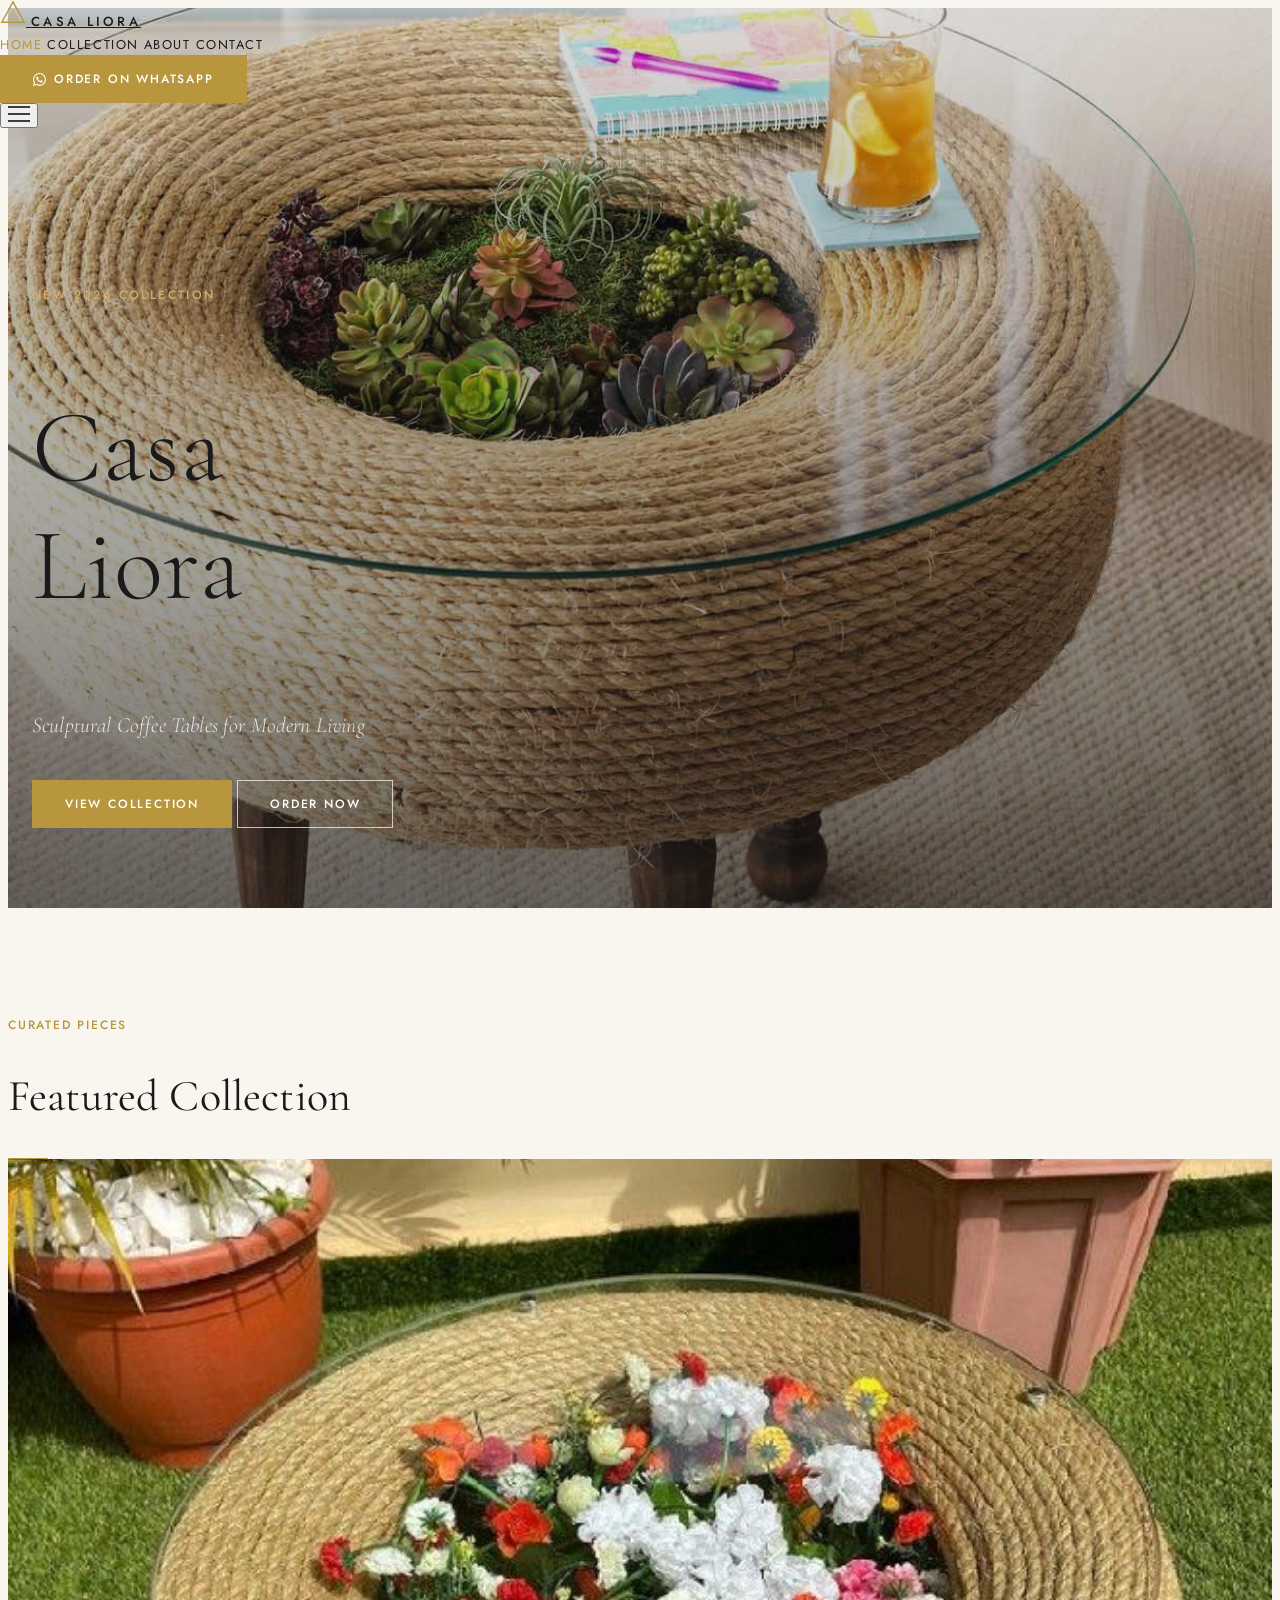
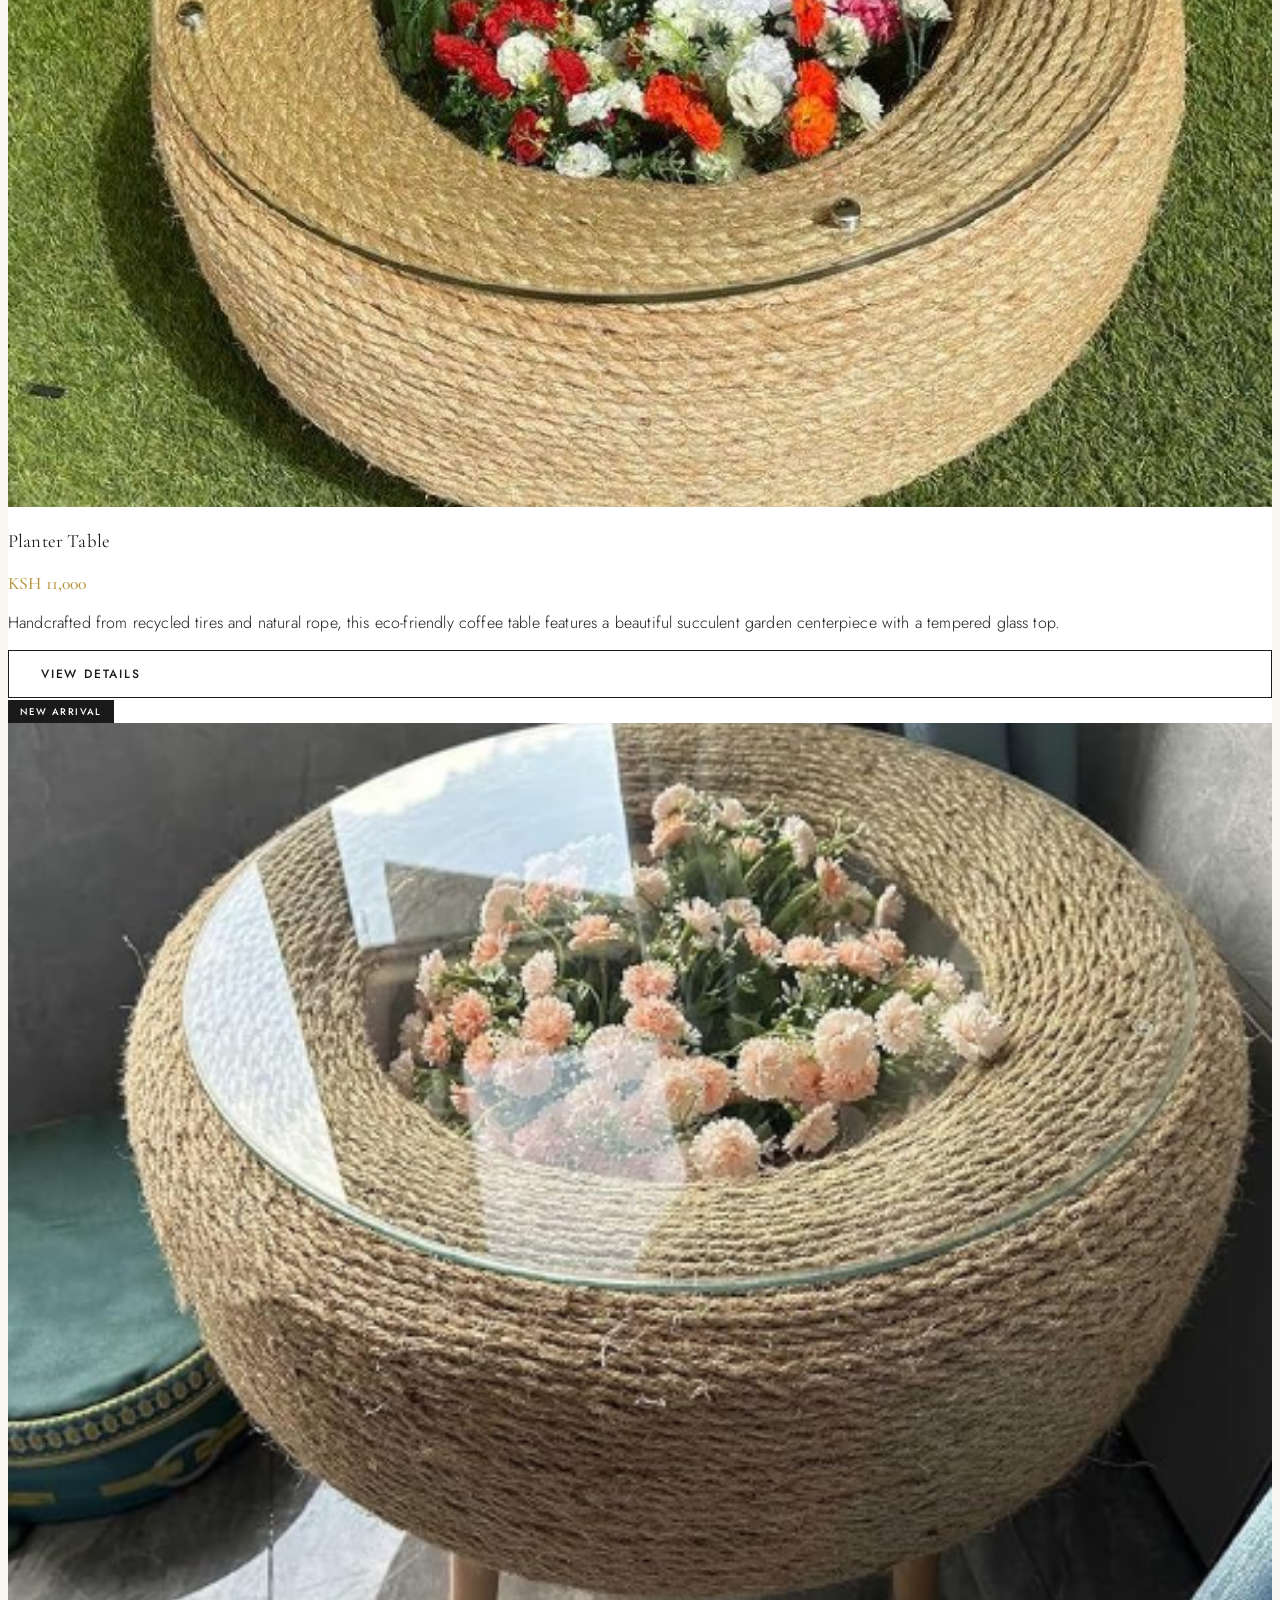
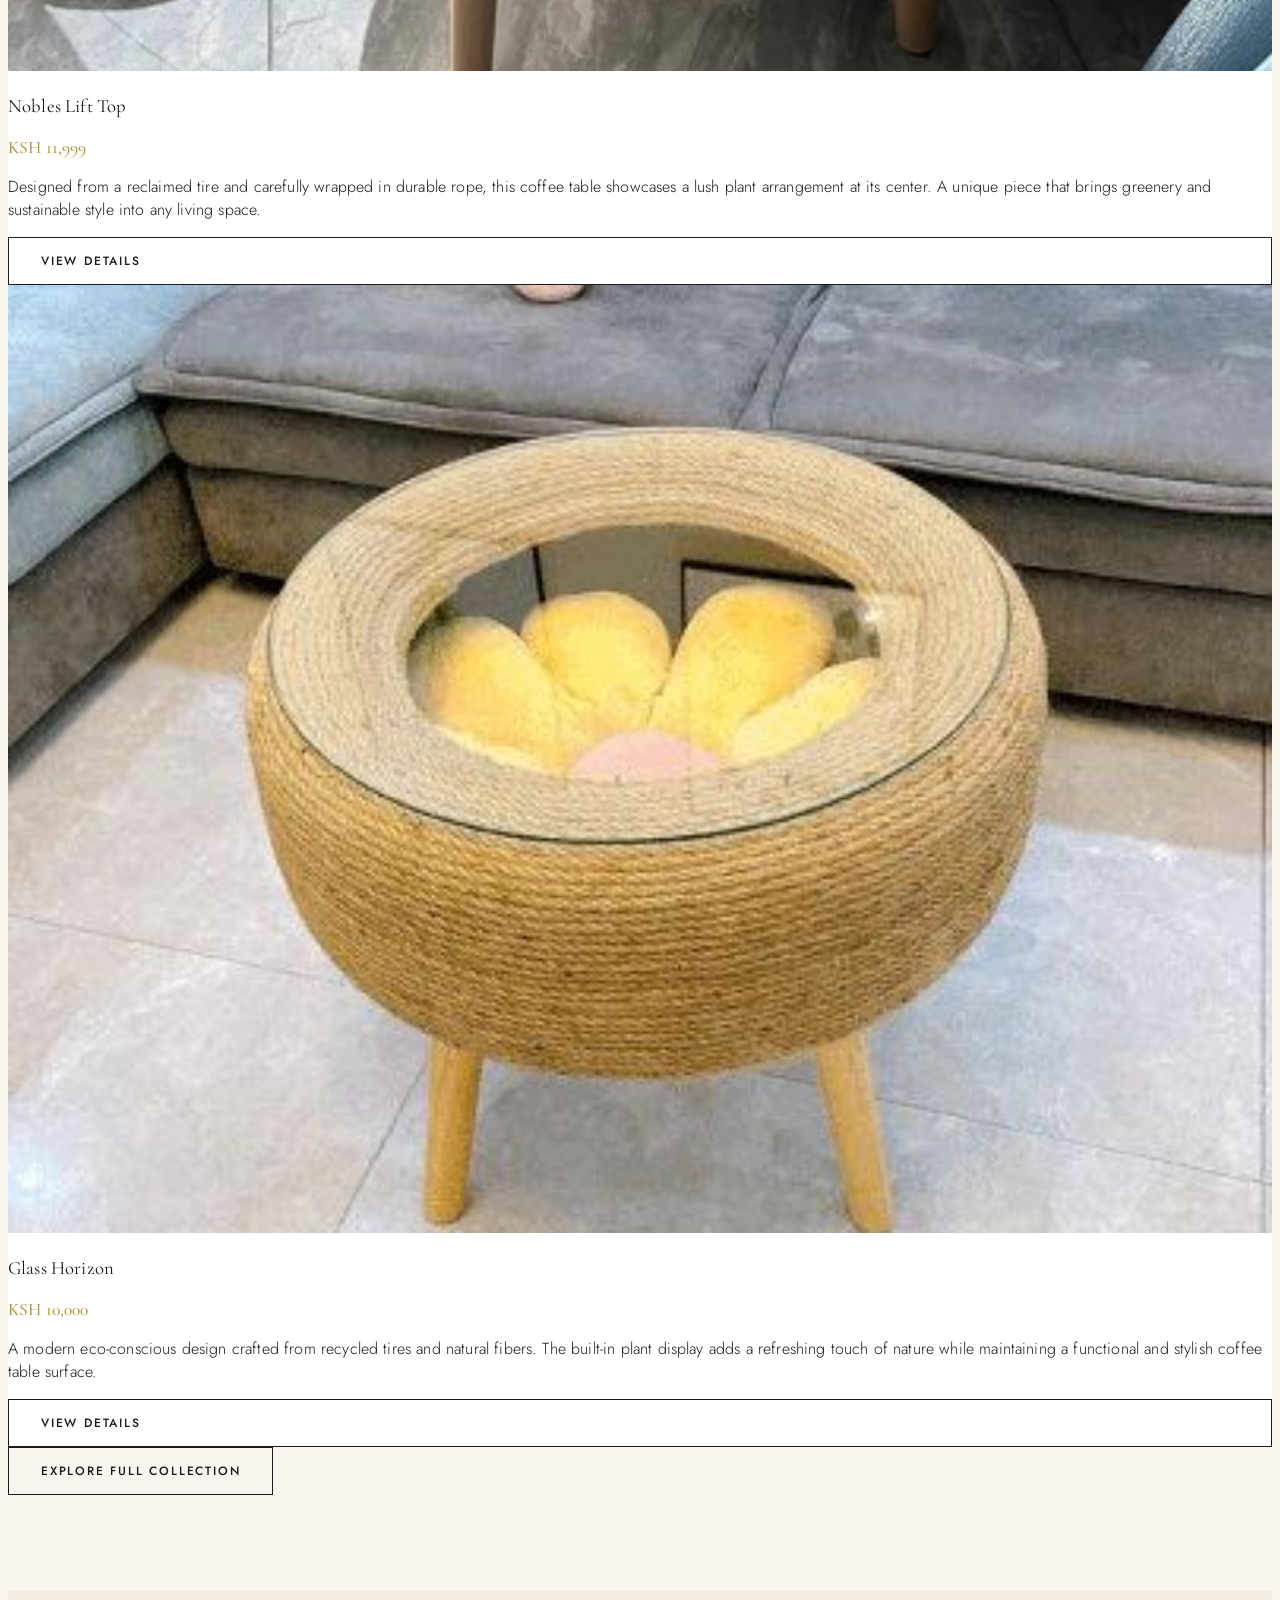
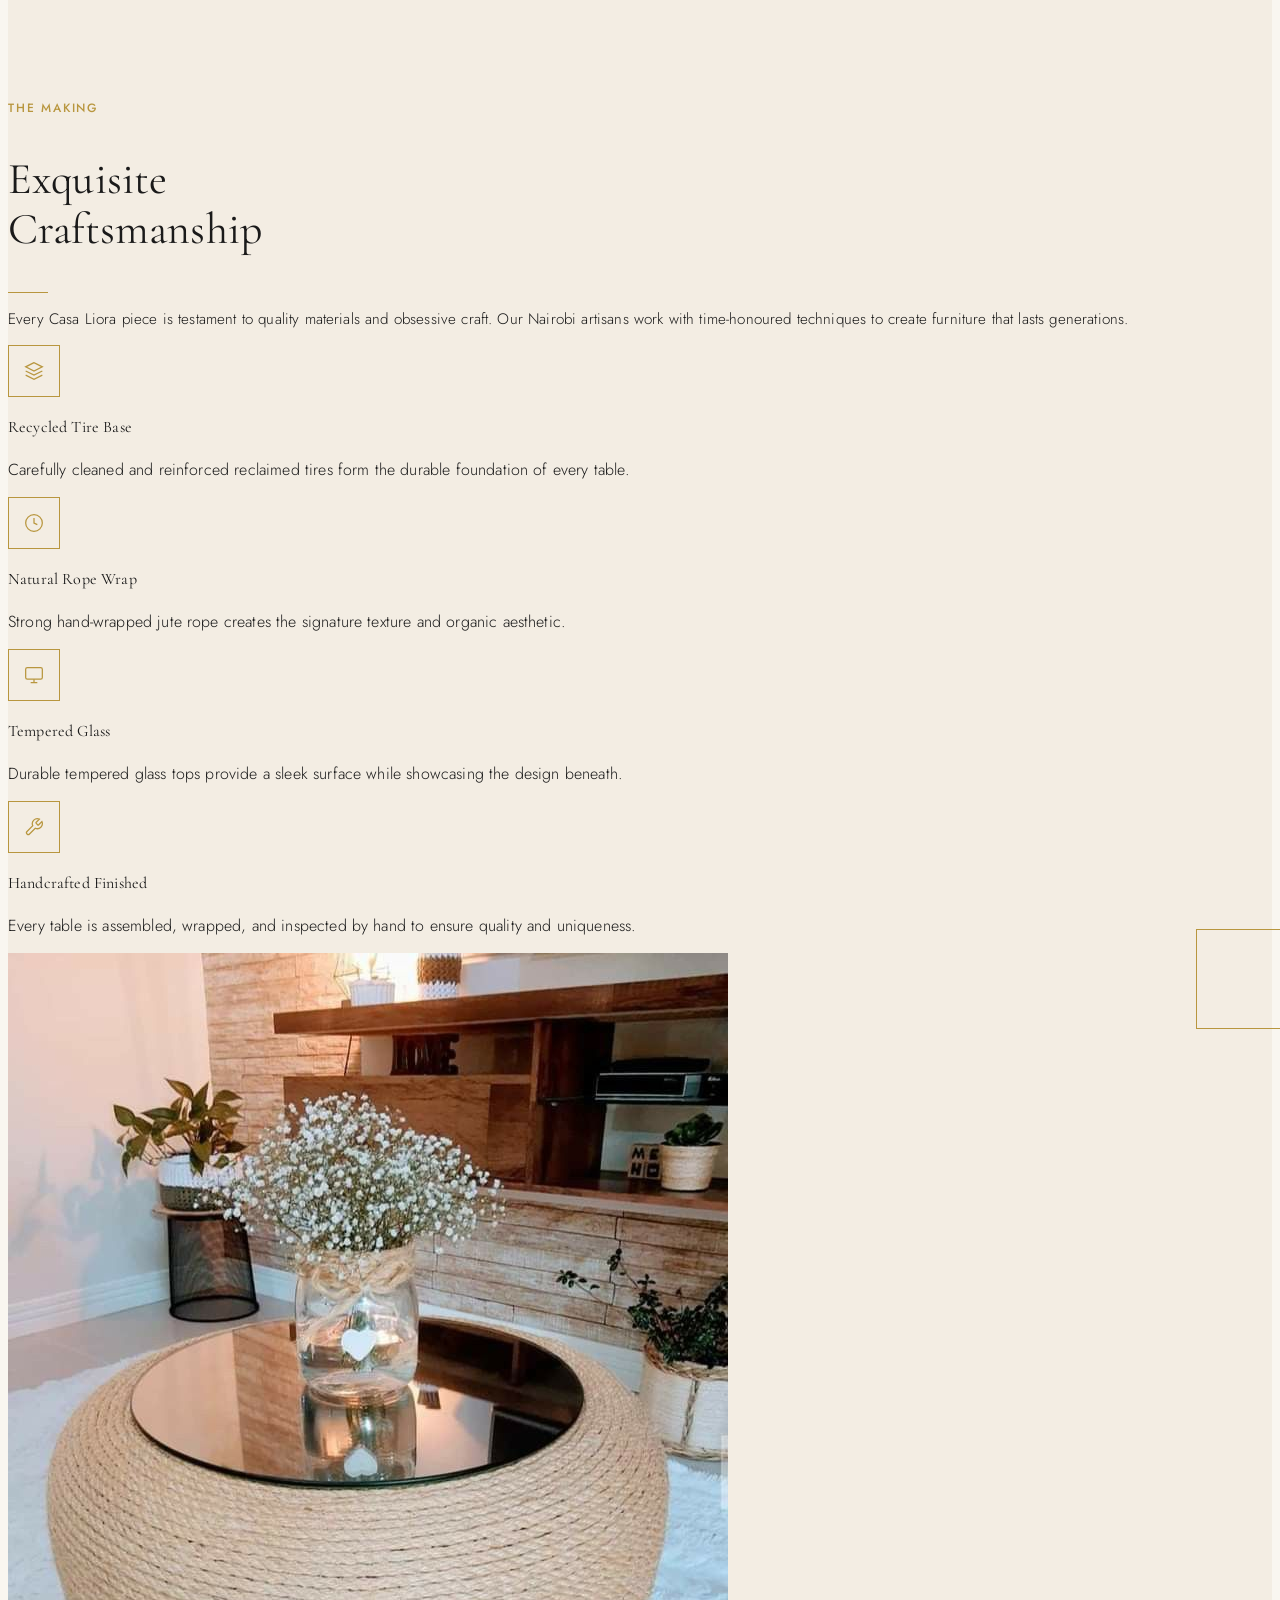
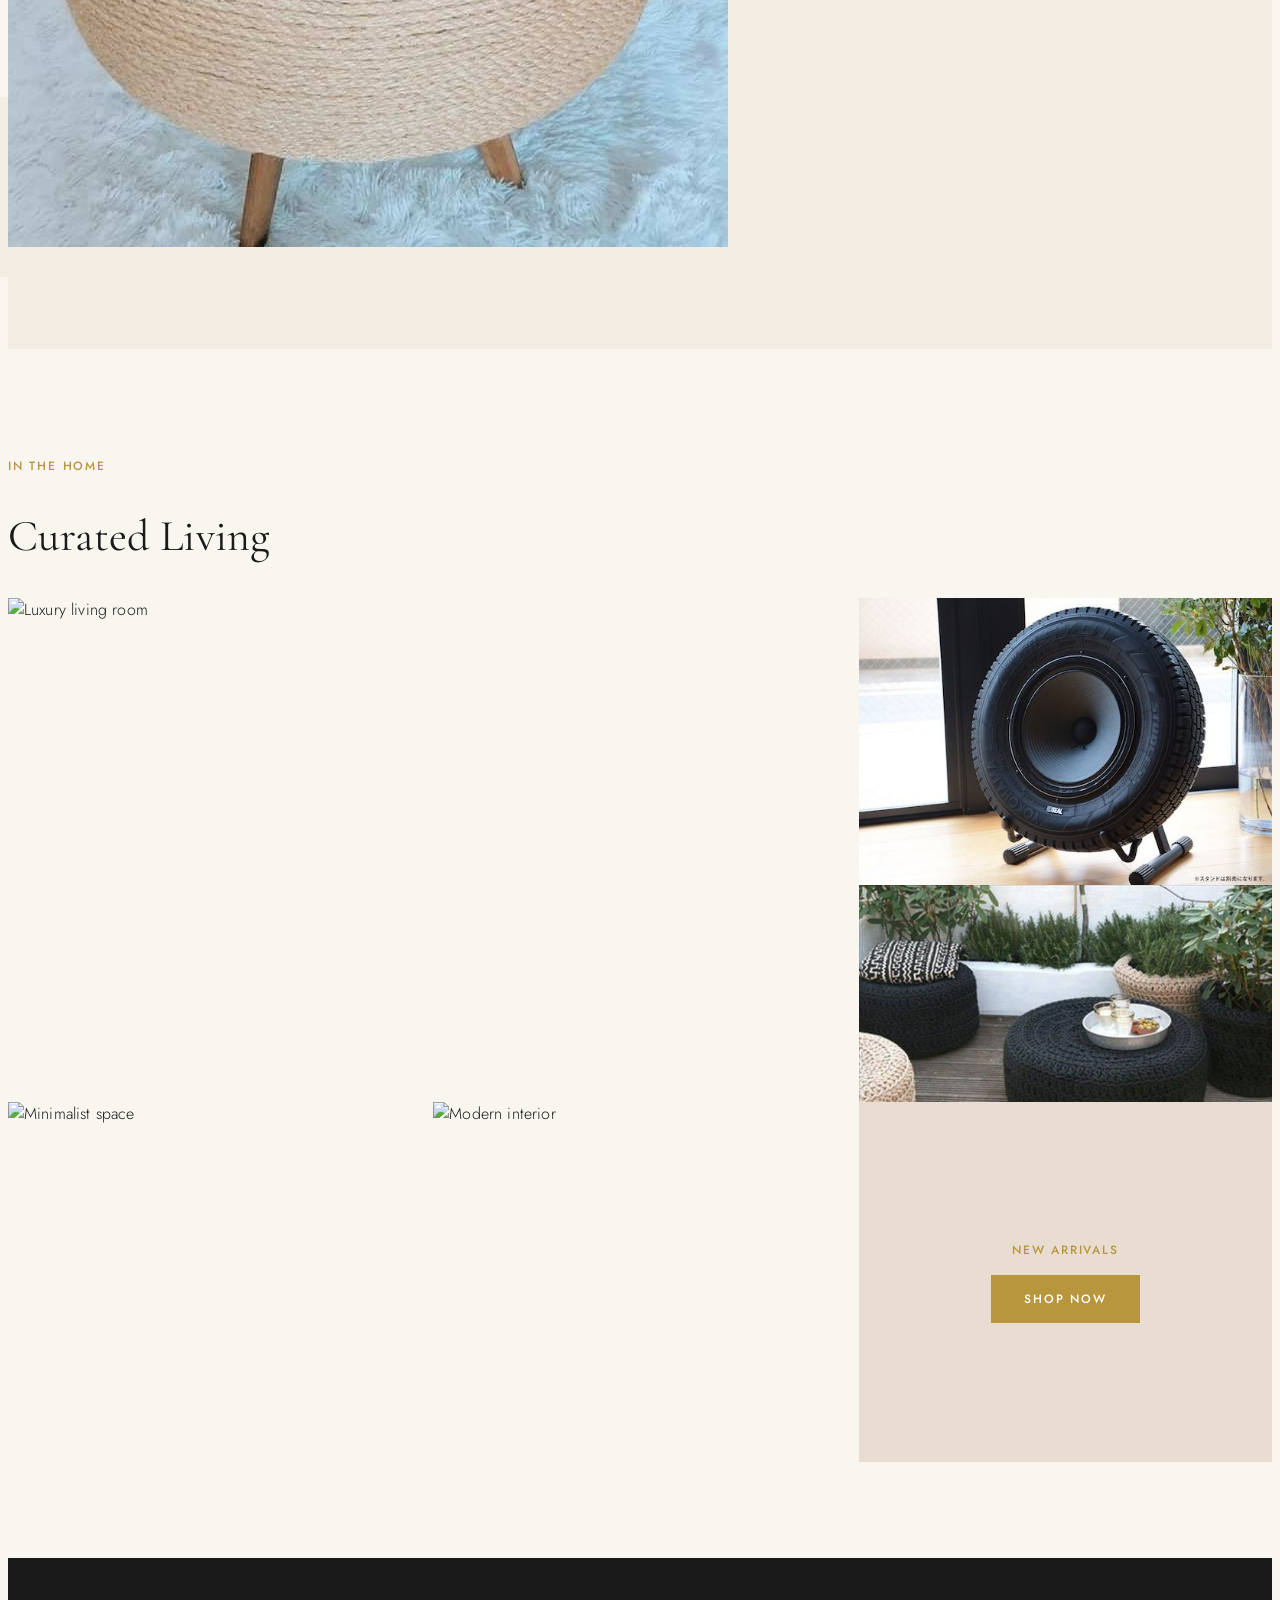
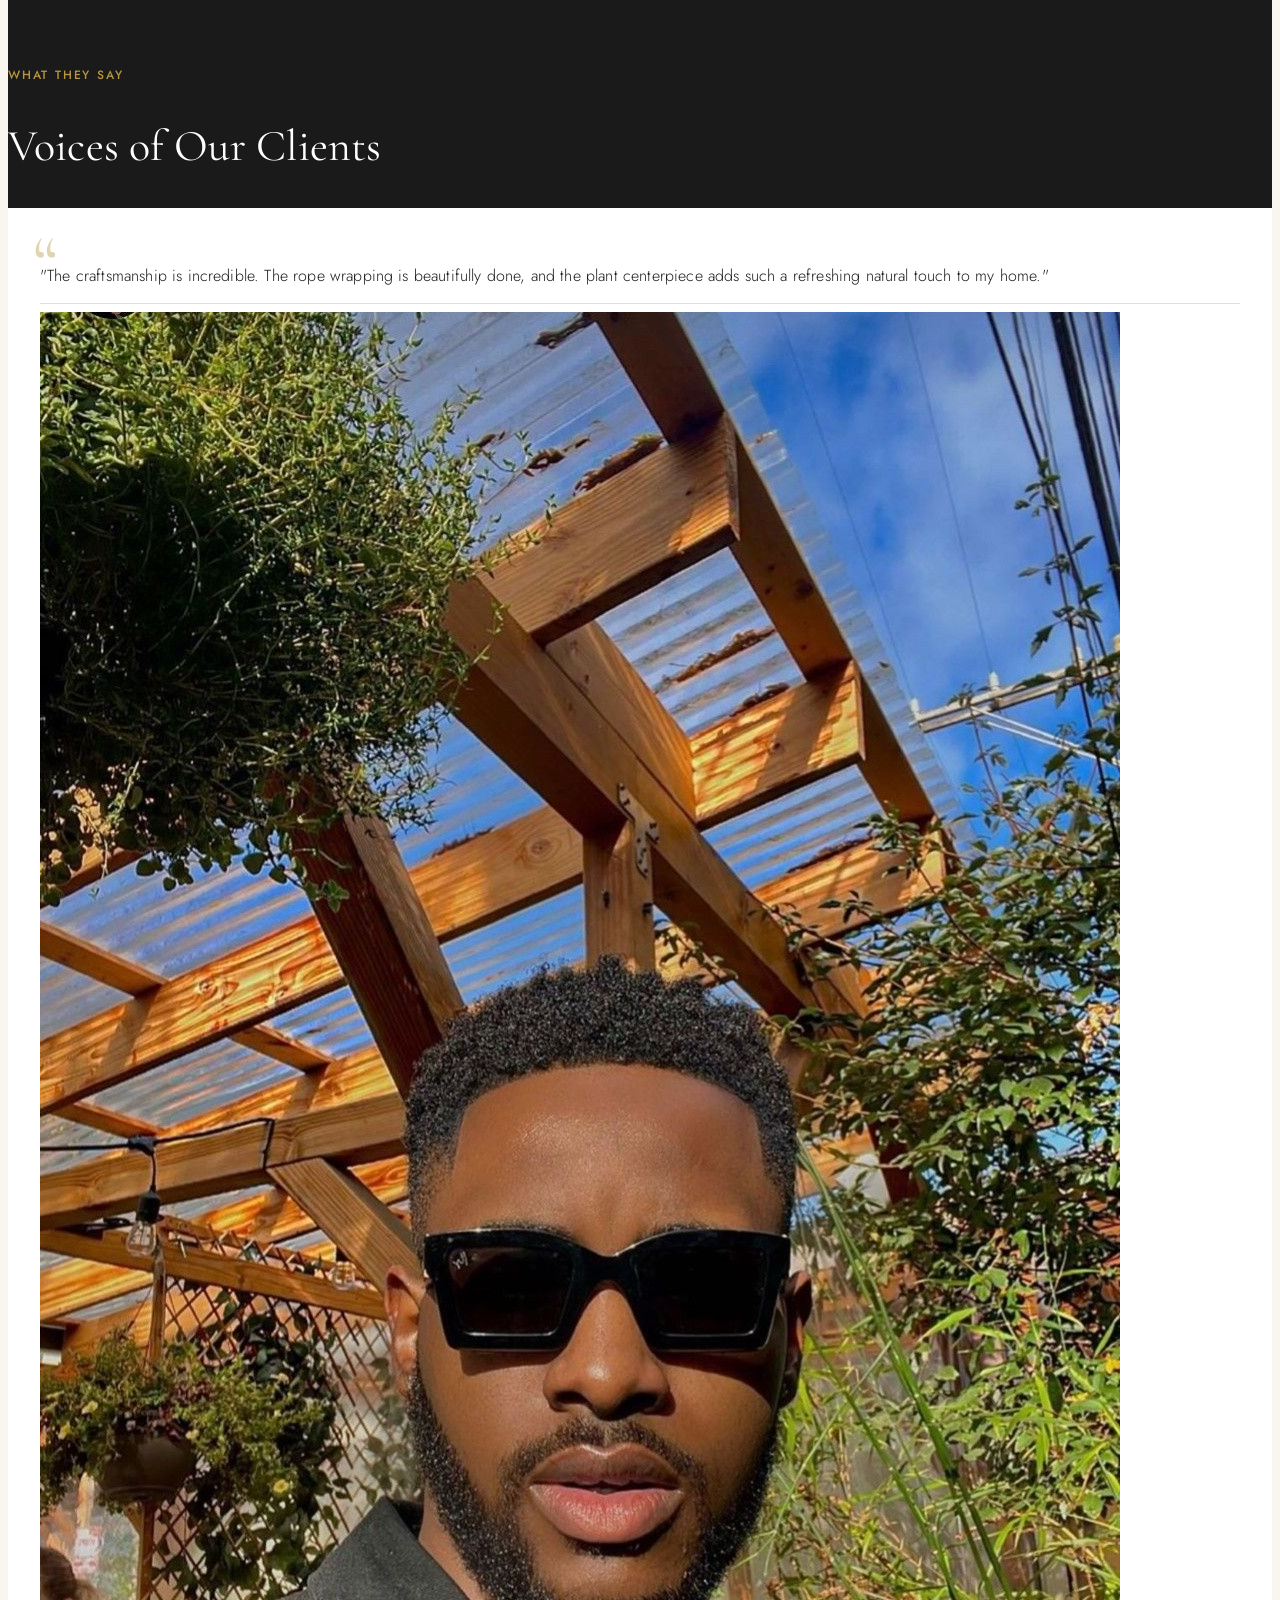
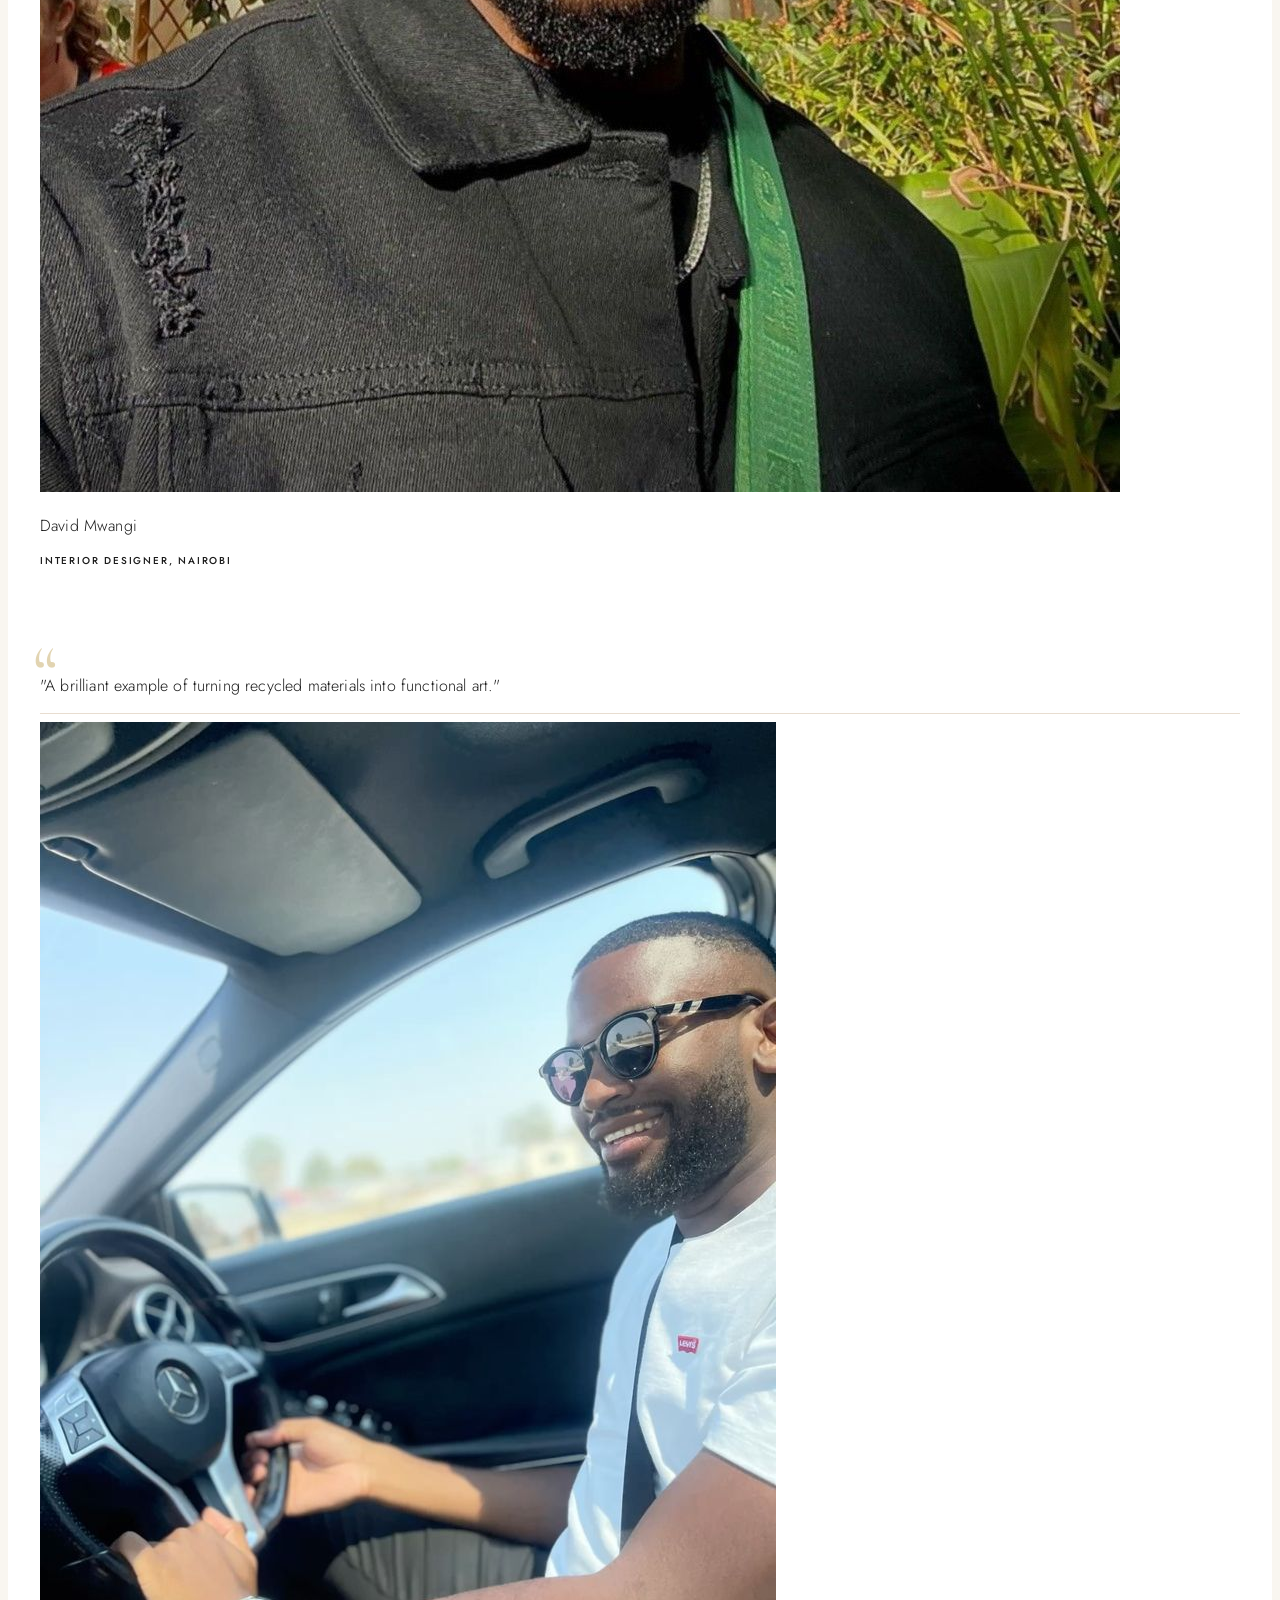
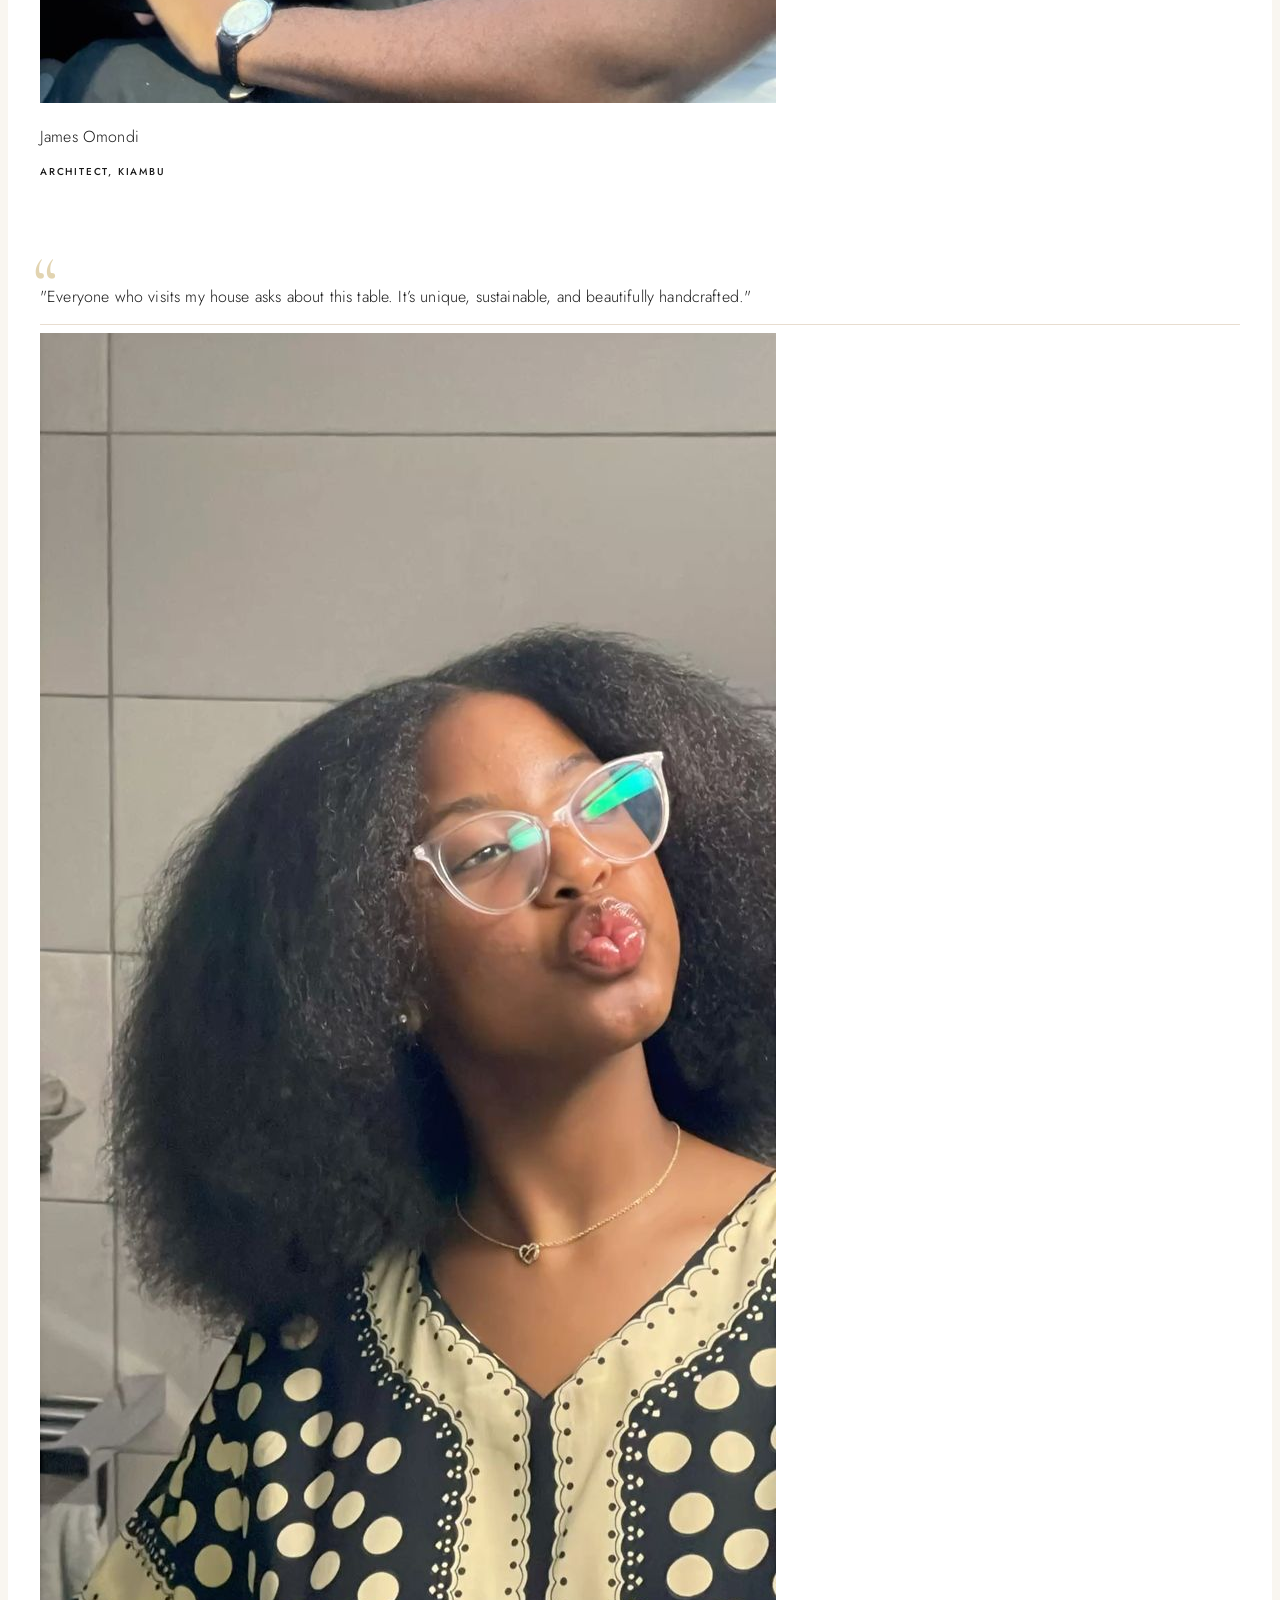
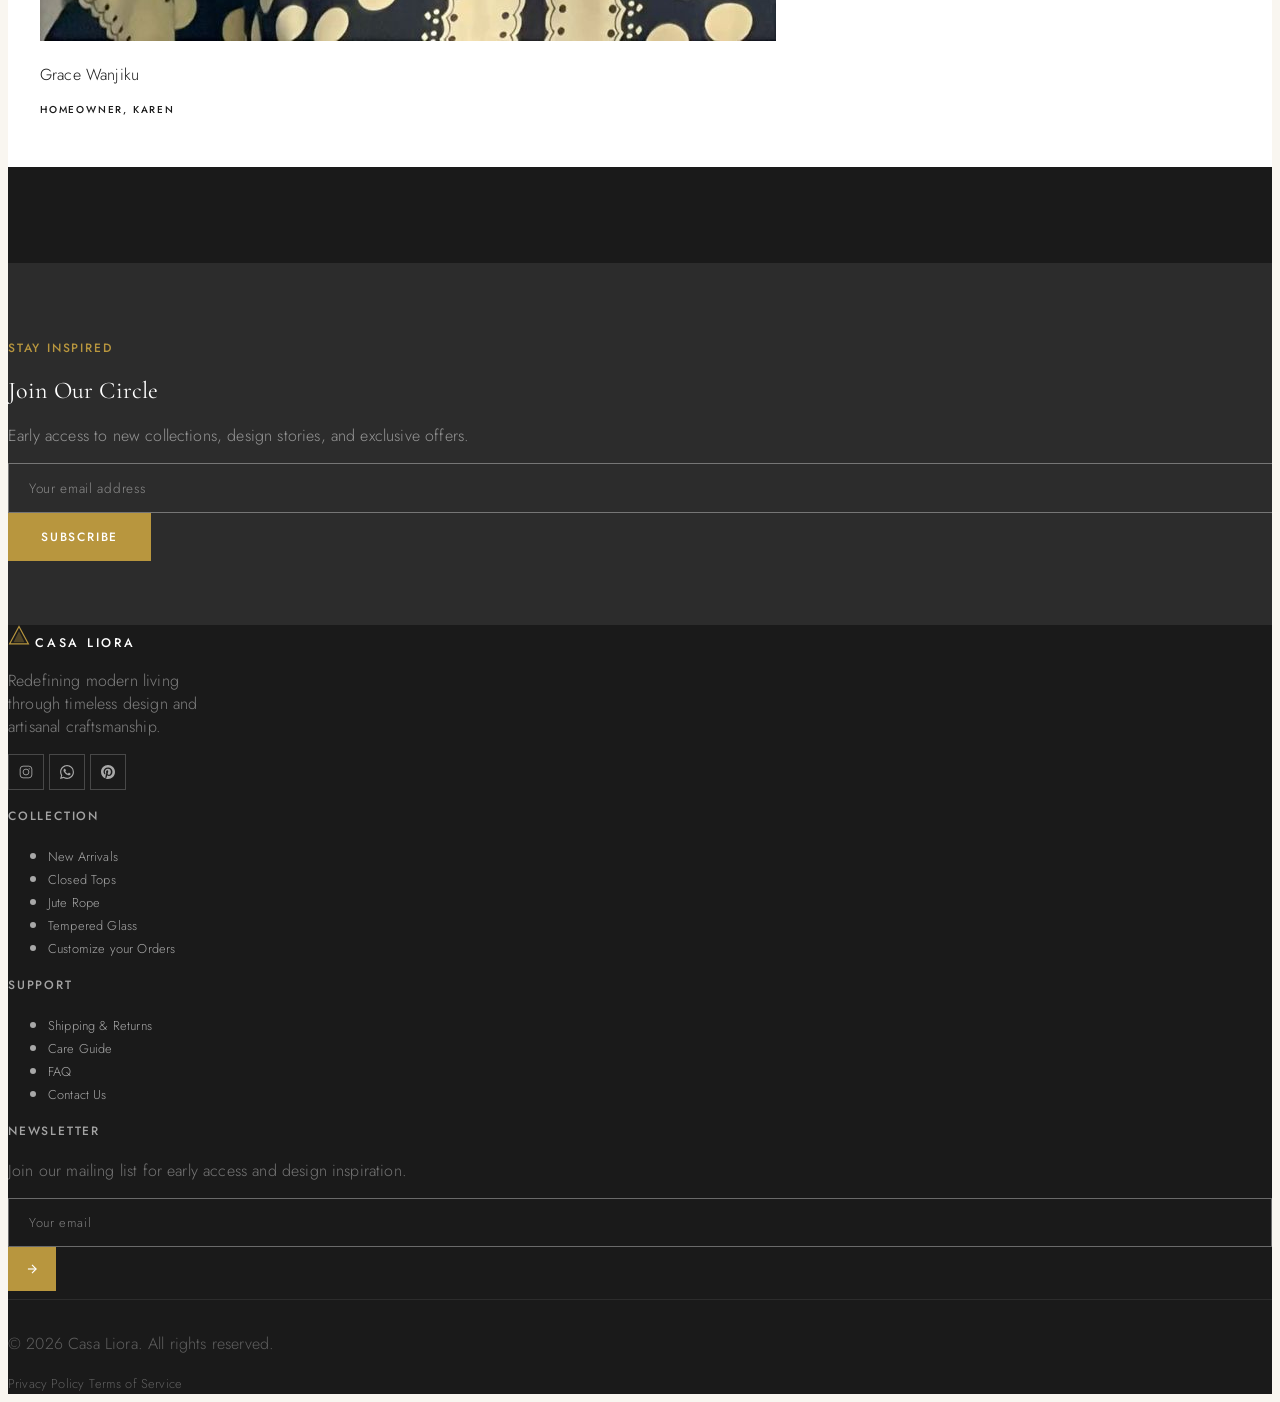
==== commit 5eeba018: "Update prices for Nobles Lift Top and Glass Horizon" ====
--- a/index.html
+++ b/index.html
@@ -4,11 +4,11 @@
 <meta charset="UTF-8"/>
 <meta name="viewport" content="width=device-width,initial-scale=1.0"/>
 <title>Casa Liora</title>
-<meta name="description" content="Casa Liora crafts premium designer coffee tables from solid wood, Italian marble and tempered glass. Statement pieces for the modern home."/>
-<meta property="og:title" content="Casa Liora  Sculptural Coffee Tables"/>
+<meta name="description" content="Casa Liora crafts premium designer coffee tables"/>
+<meta property="og:title" content="Casa Liora Coffee Tables"/>
 <meta property="og:description" content="Premium designer coffee tables crafted for the modern home."/>
 <meta property="og:type" content="website"/>
-<meta property="og:image" content="https://images.unsplash.com/photo-1555041469-a586c61ea9bc?w=1200&q=80"/>
+<meta property="og:image" content="https://www.familyhandyman.com/wp-content/uploads/2019/04/table.jpg"/>
 <script src="https://cdn.tailwindcss.com"></script>
 <link rel="preconnect" href="https://fonts.googleapis.com"/>
 <link rel="preconnect" href="https://fonts.gstatic.com" crossorigin/>
@@ -119,7 +119,7 @@
         <div class="p-6">
           <div class="flex items-start justify-between mb-2">
             <h3 class="font-serif text-xl text-[#1A1A1A]">Nobles Lift Top</h3>
-            <span class="price">KSH 16,999</span>
+            <span class="price">KSH 11,999</span>
           </div>
           <p class="text-sm text-[#6B6B6B] font-light leading-relaxed mb-5">Designed from a reclaimed tire and carefully wrapped in durable rope, this coffee table showcases a lush plant arrangement at its center. A unique piece that brings greenery and sustainable style into any living space.</p>
           <a href="product.html" class="btn-outline text-xs py-2.5 px-5 w-full text-center" style="display:block;">View Details</a>
@@ -134,7 +134,7 @@
         <div class="p-6">
           <div class="flex items-start justify-between mb-2">
             <h3 class="font-serif text-xl text-[#1A1A1A]">Glass Horizon</h3>
-            <span class="price">KSH 8,000 </span>
+            <span class="price">KSH 10,000 </span>
           </div>
           <p class="text-sm text-[#6B6B6B] font-light leading-relaxed mb-5">A modern eco-conscious design crafted from recycled tires and natural fibers. The built-in plant display adds a refreshing touch of nature while maintaining a functional and stylish coffee table surface.</p>
           <a href="product.html" class="btn-outline text-xs py-2.5 px-5 w-full text-center" style="display:block;">View Details</a>
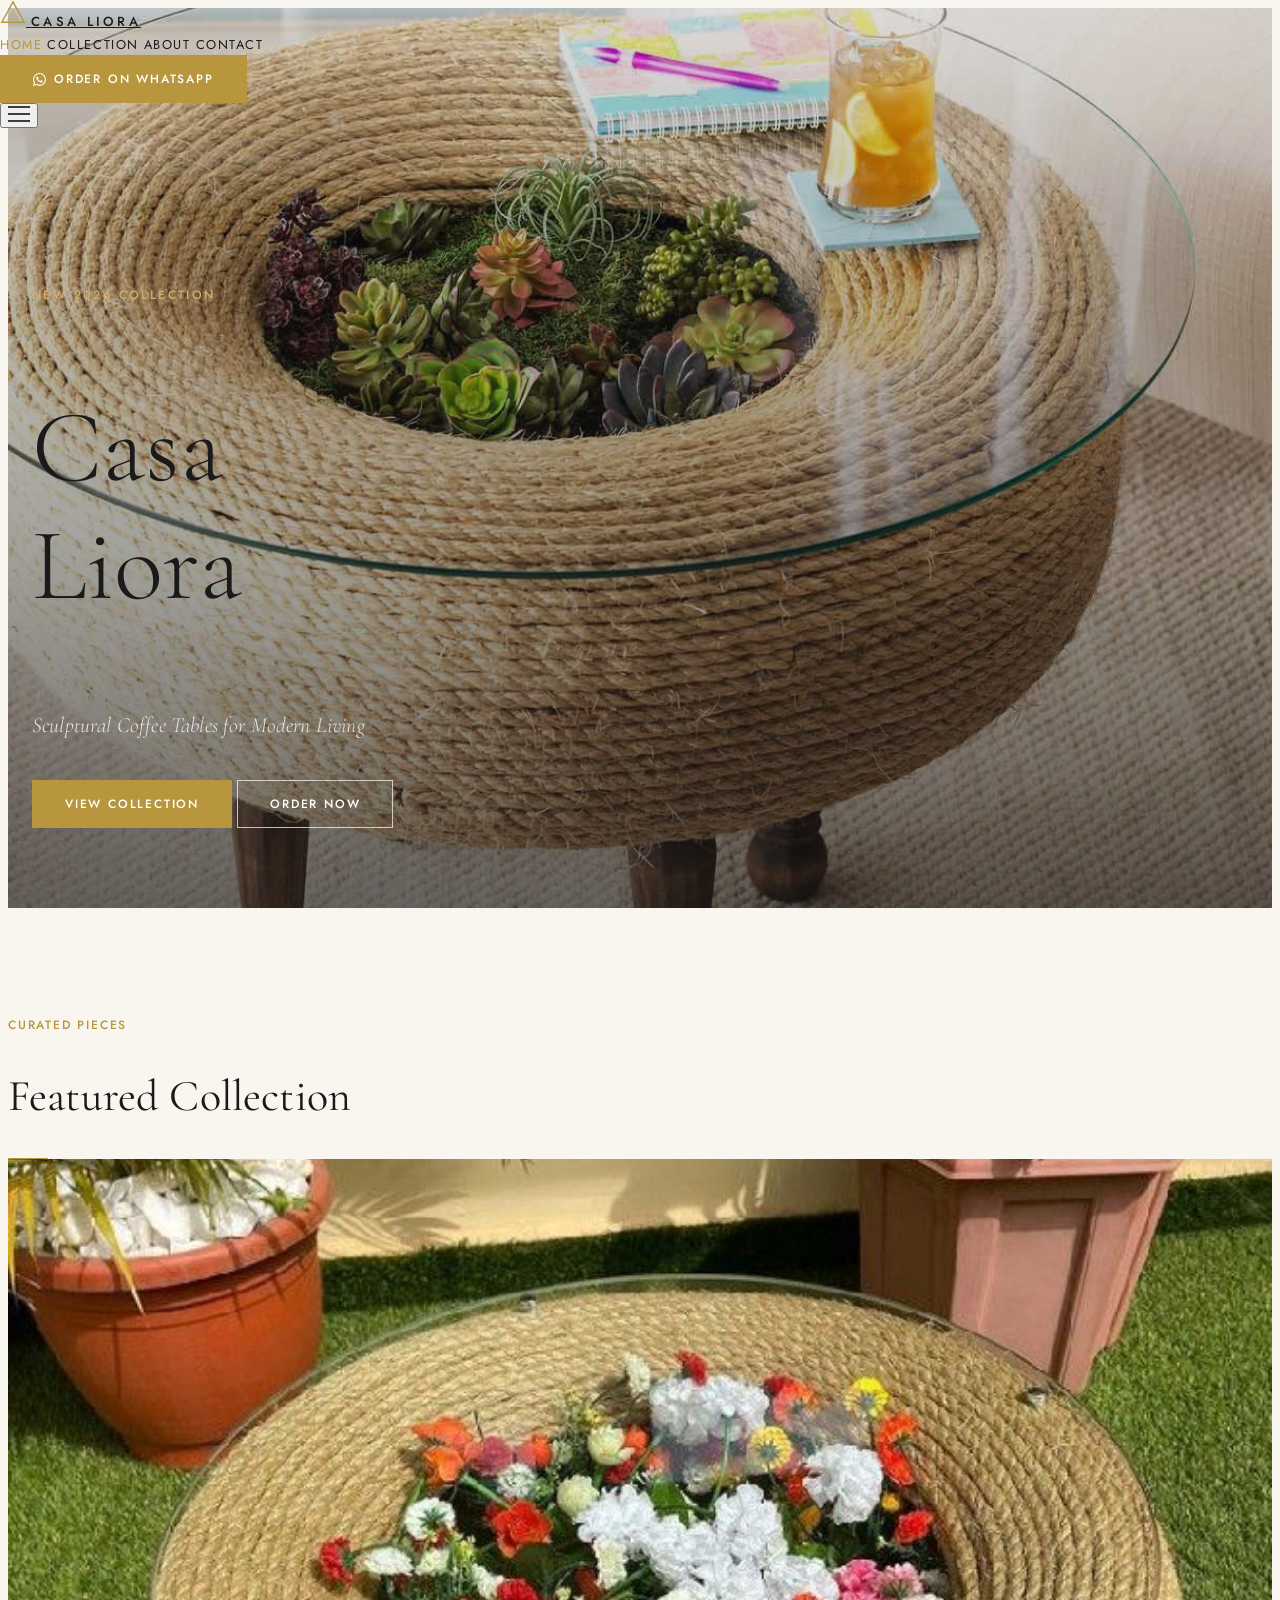
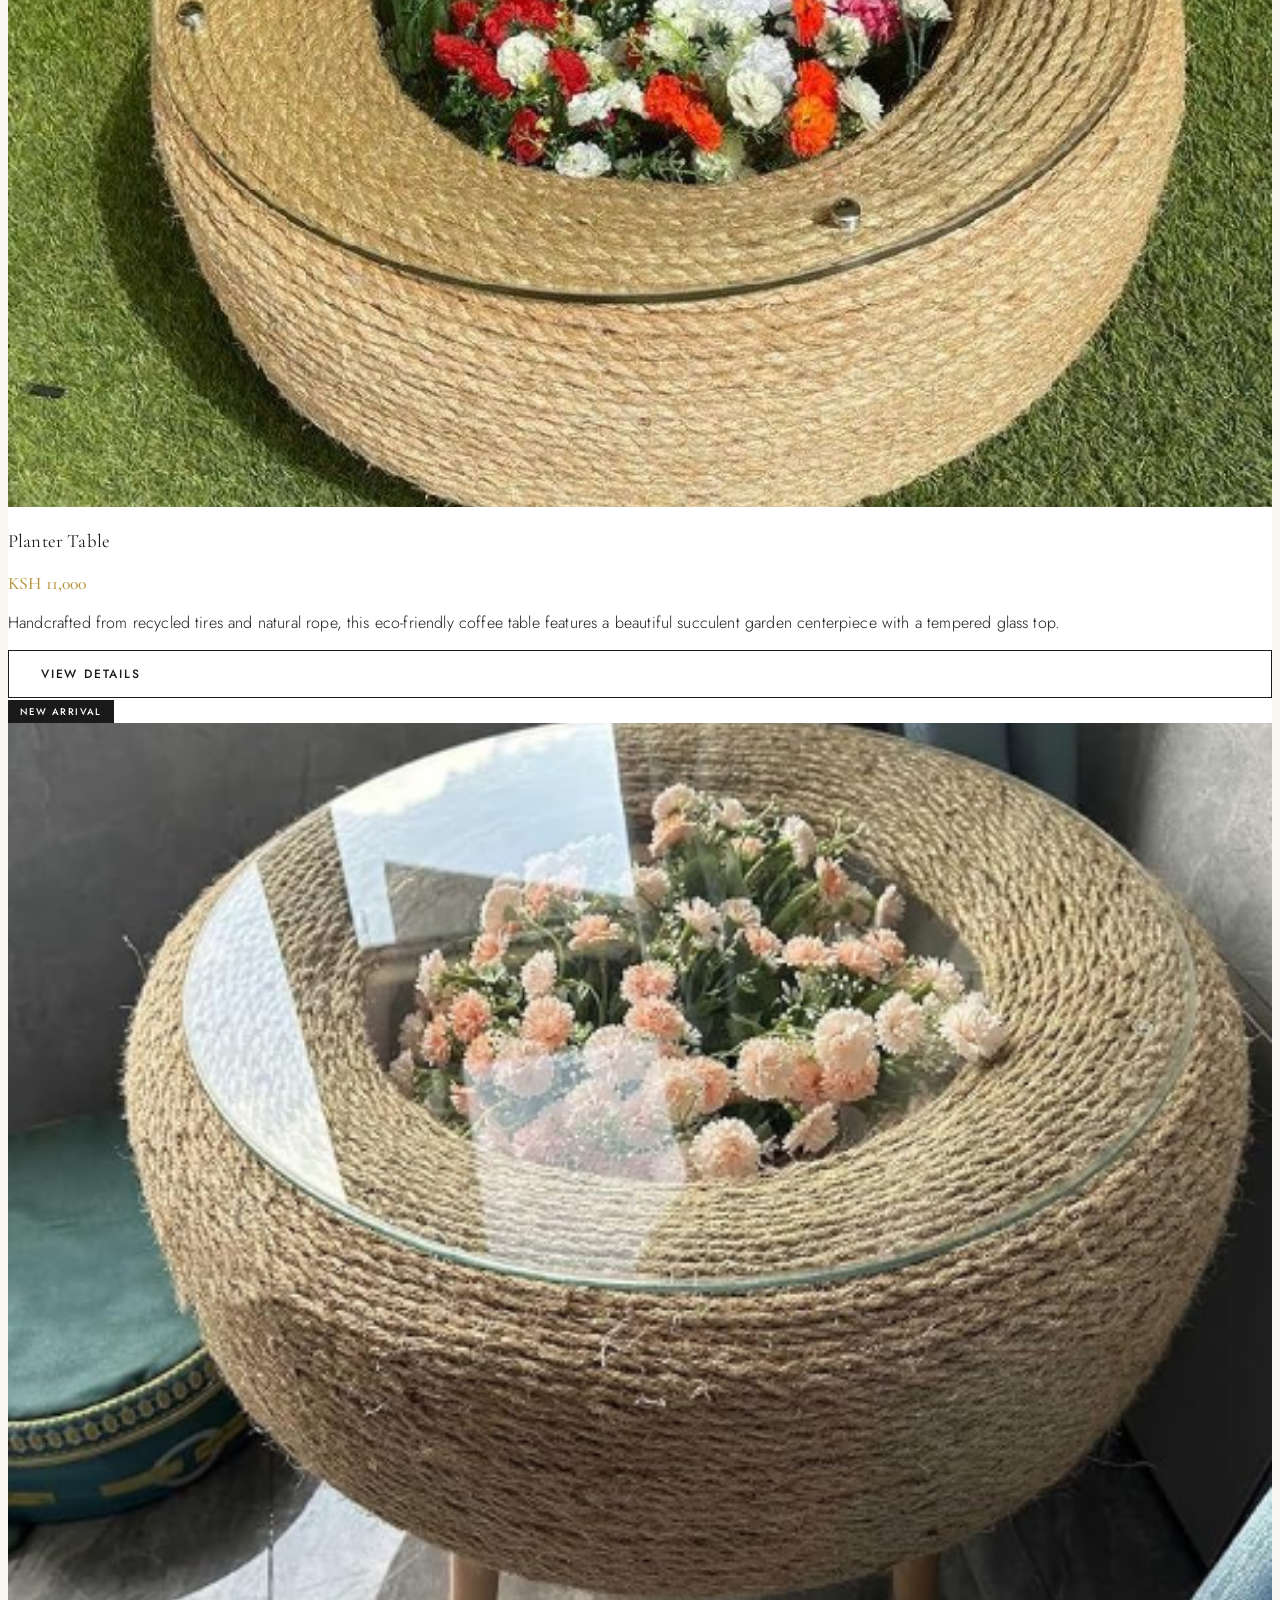
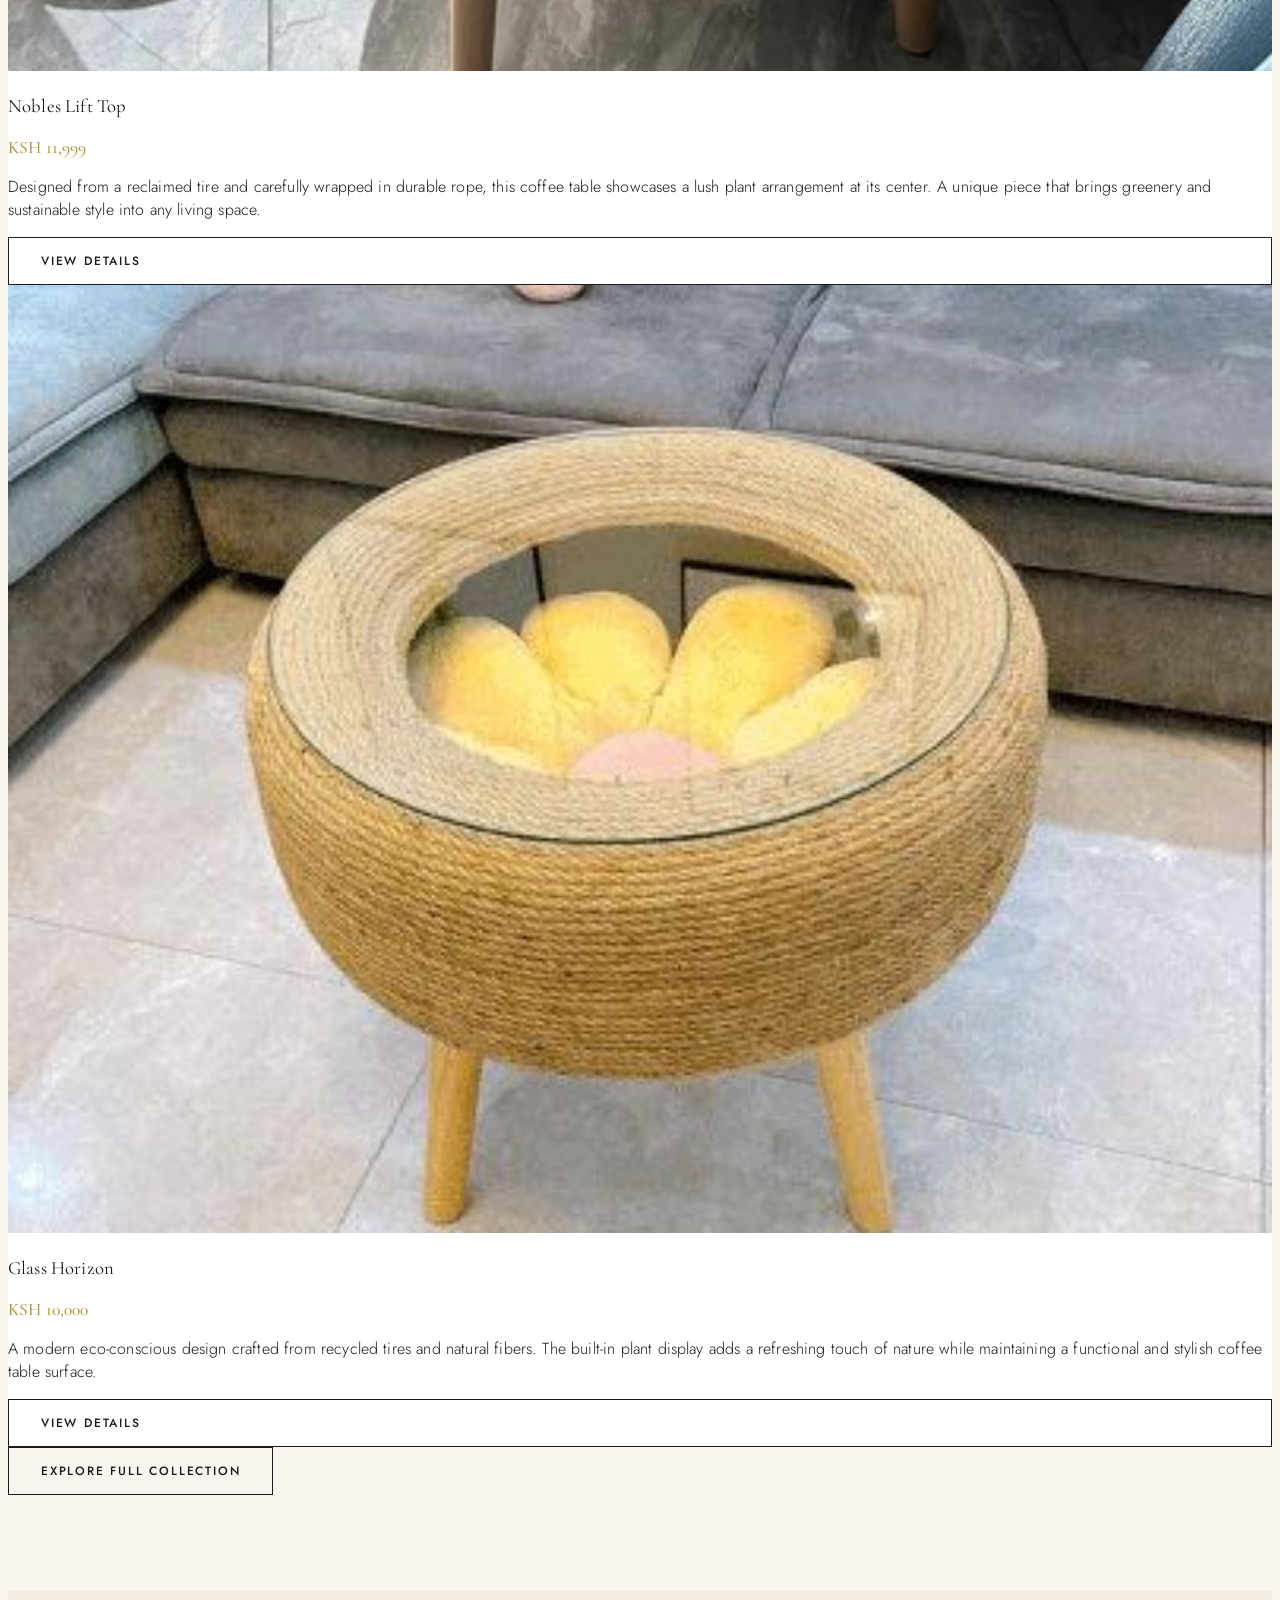
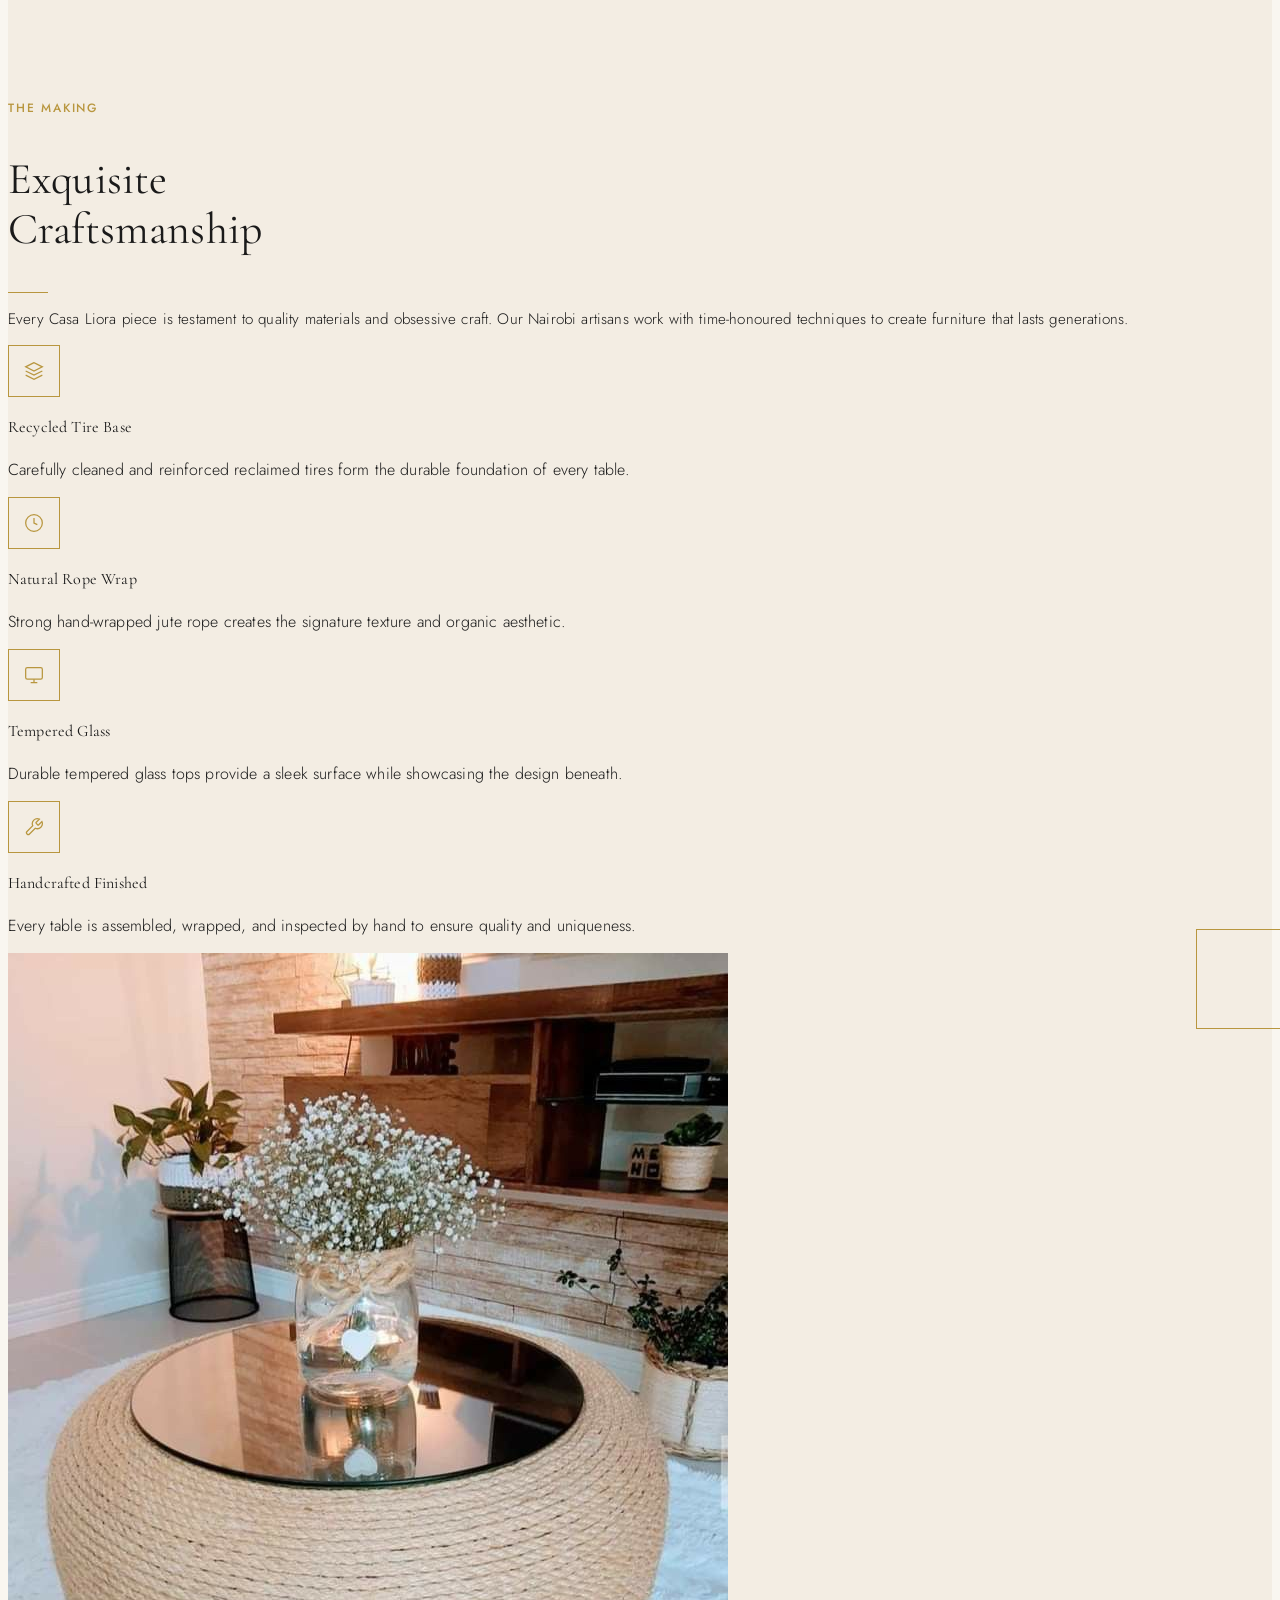
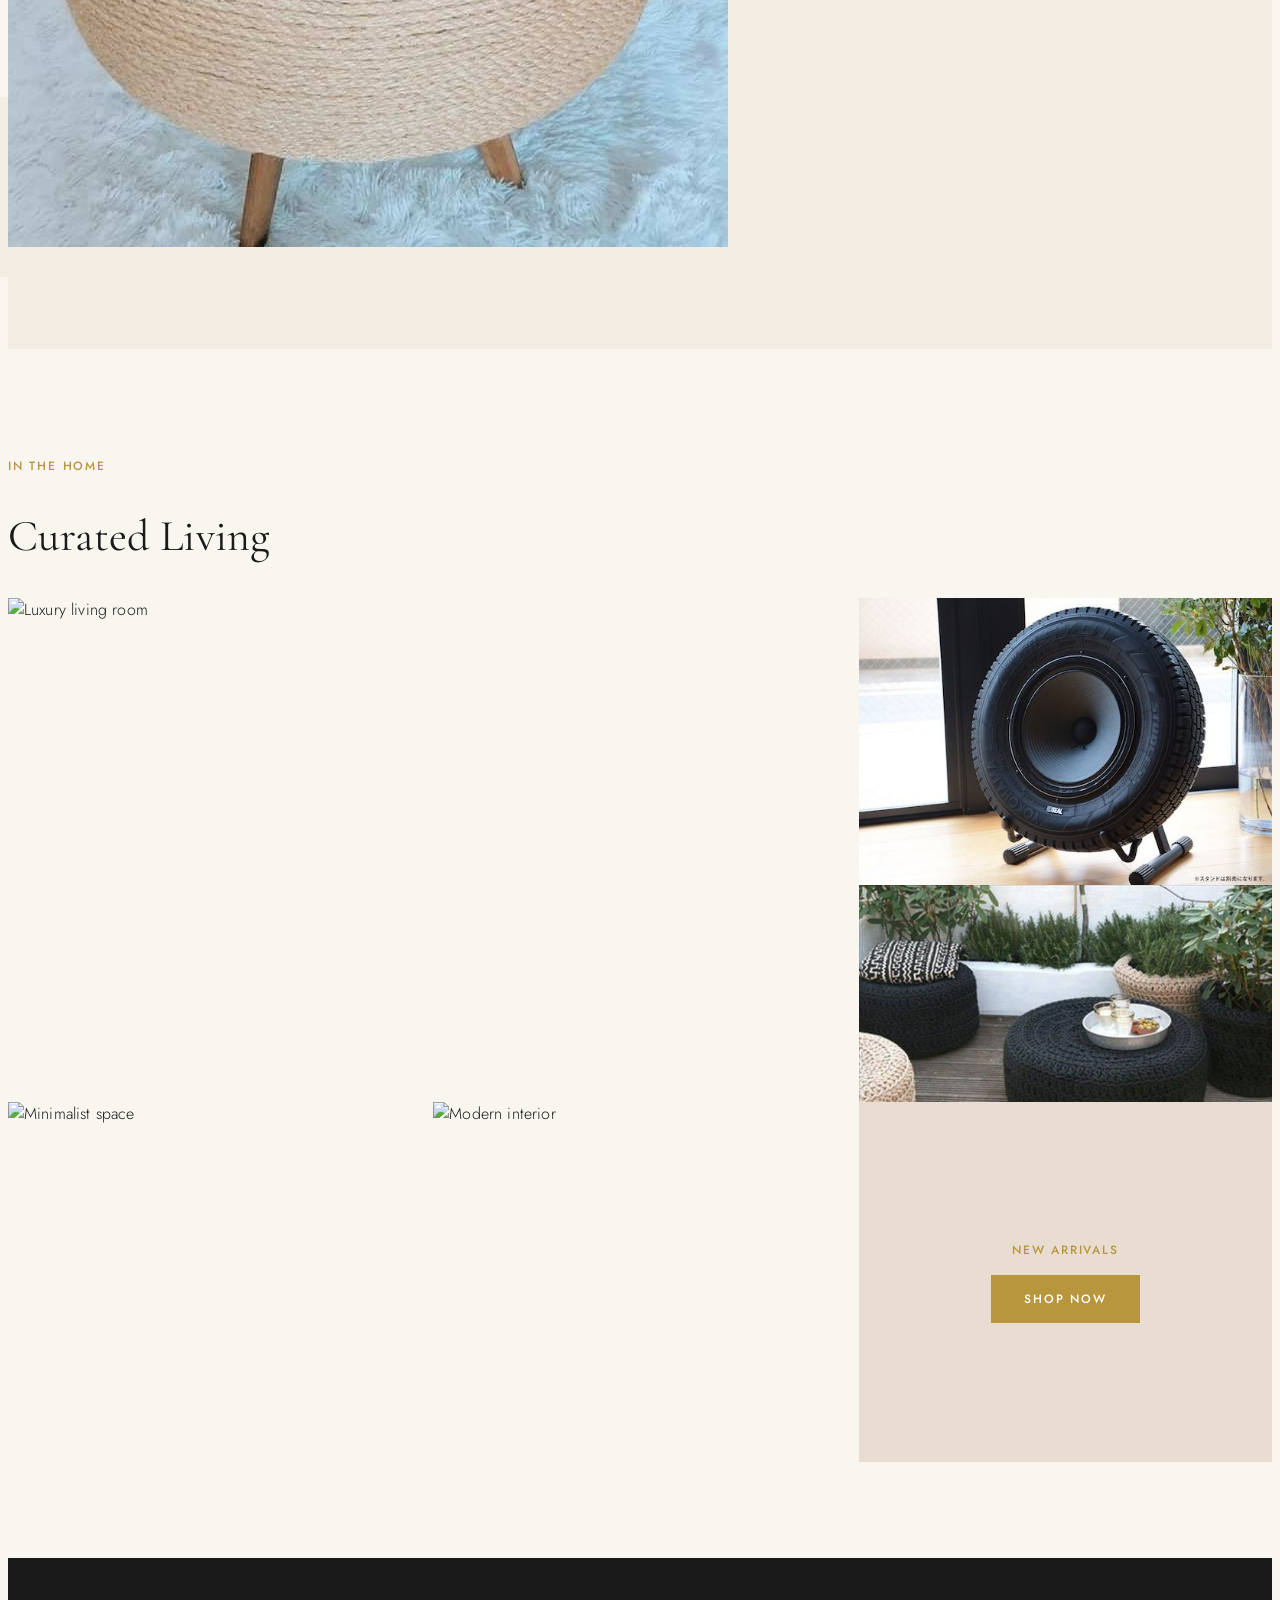
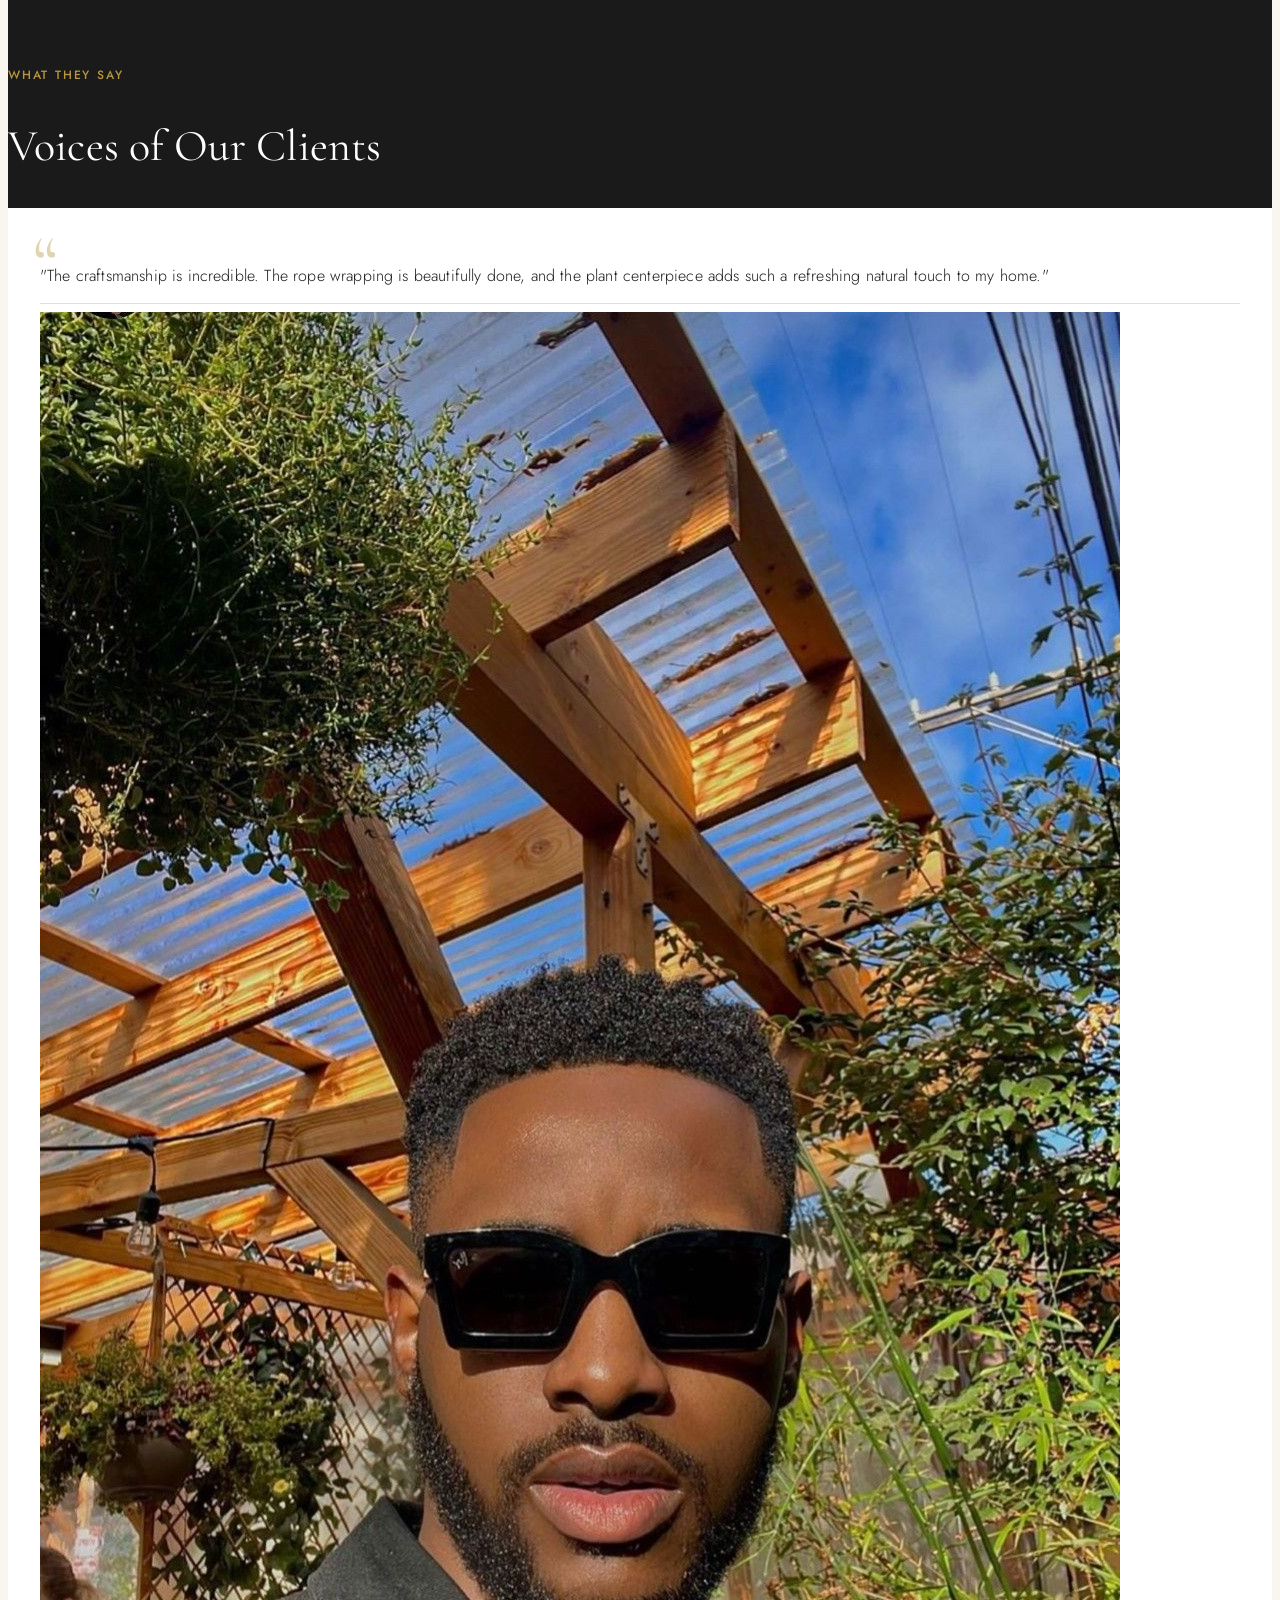
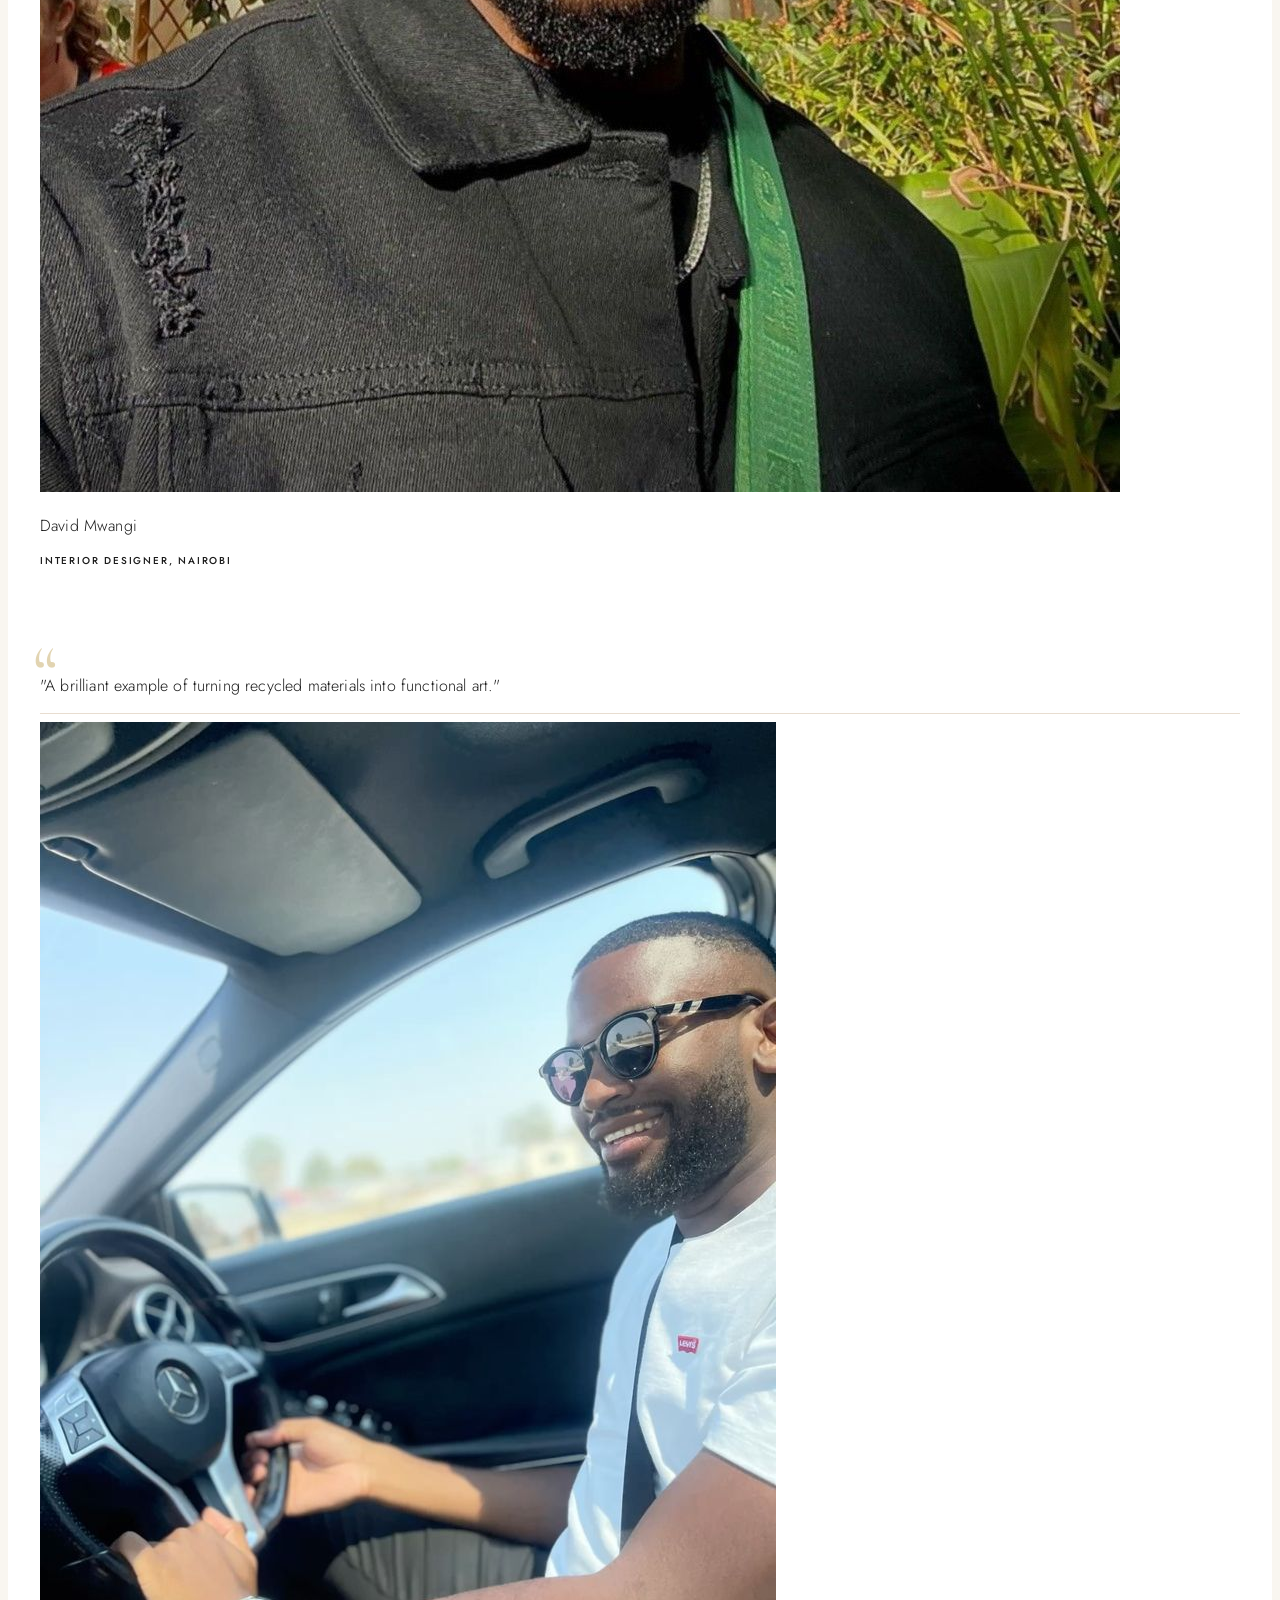
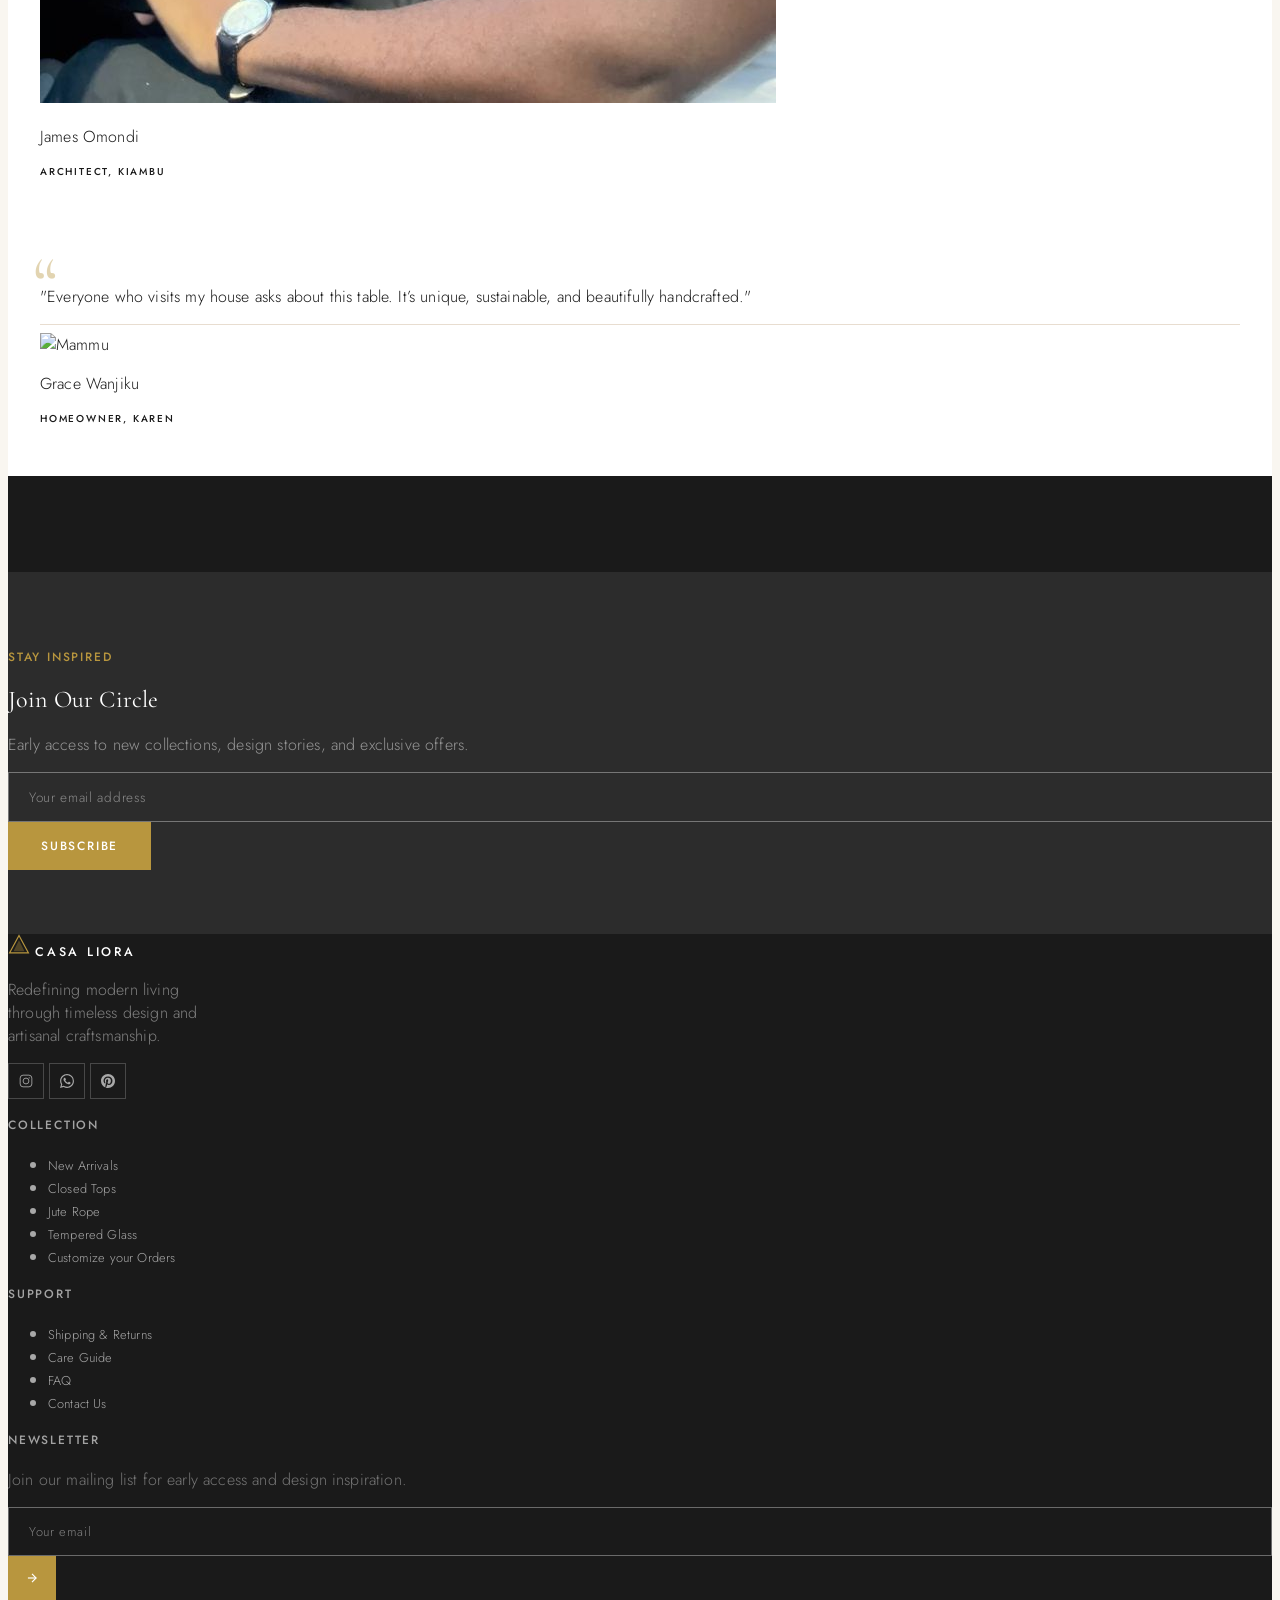
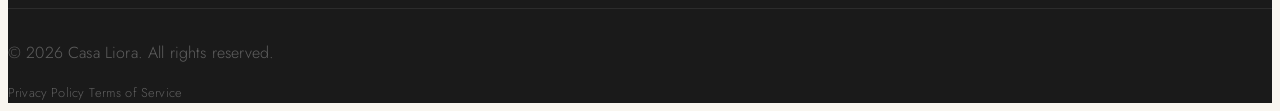
==== commit 48442589: "Update profile images and alt text in index.html" ====
--- a/index.html
+++ b/index.html
@@ -287,7 +287,7 @@
     <!-- Profile Image -->
     <img 
       src="/images/person2.jpg" 
-      alt="Anika Patel" 
+      alt="james" 
       class="w-10 h-10 rounded-full object-cover flex-shrink-0 bg-var(--beige)"
     />
     <div>
@@ -304,8 +304,8 @@
   <div class="flex items-center gap-3">
     <!-- Profile Image -->
     <img 
-      src="/images/person3.jpg" 
-      alt="Anika Patel" 
+      src="https://i.pinimg.com/736x/0c/1c/05/0c1c0567e6e4f11105757657919f079f.jpg" 
+      alt="Mammu" 
       class="w-10 h-10 rounded-full object-cover flex-shrink-0 bg-var(--beige)"
     />
     <div>
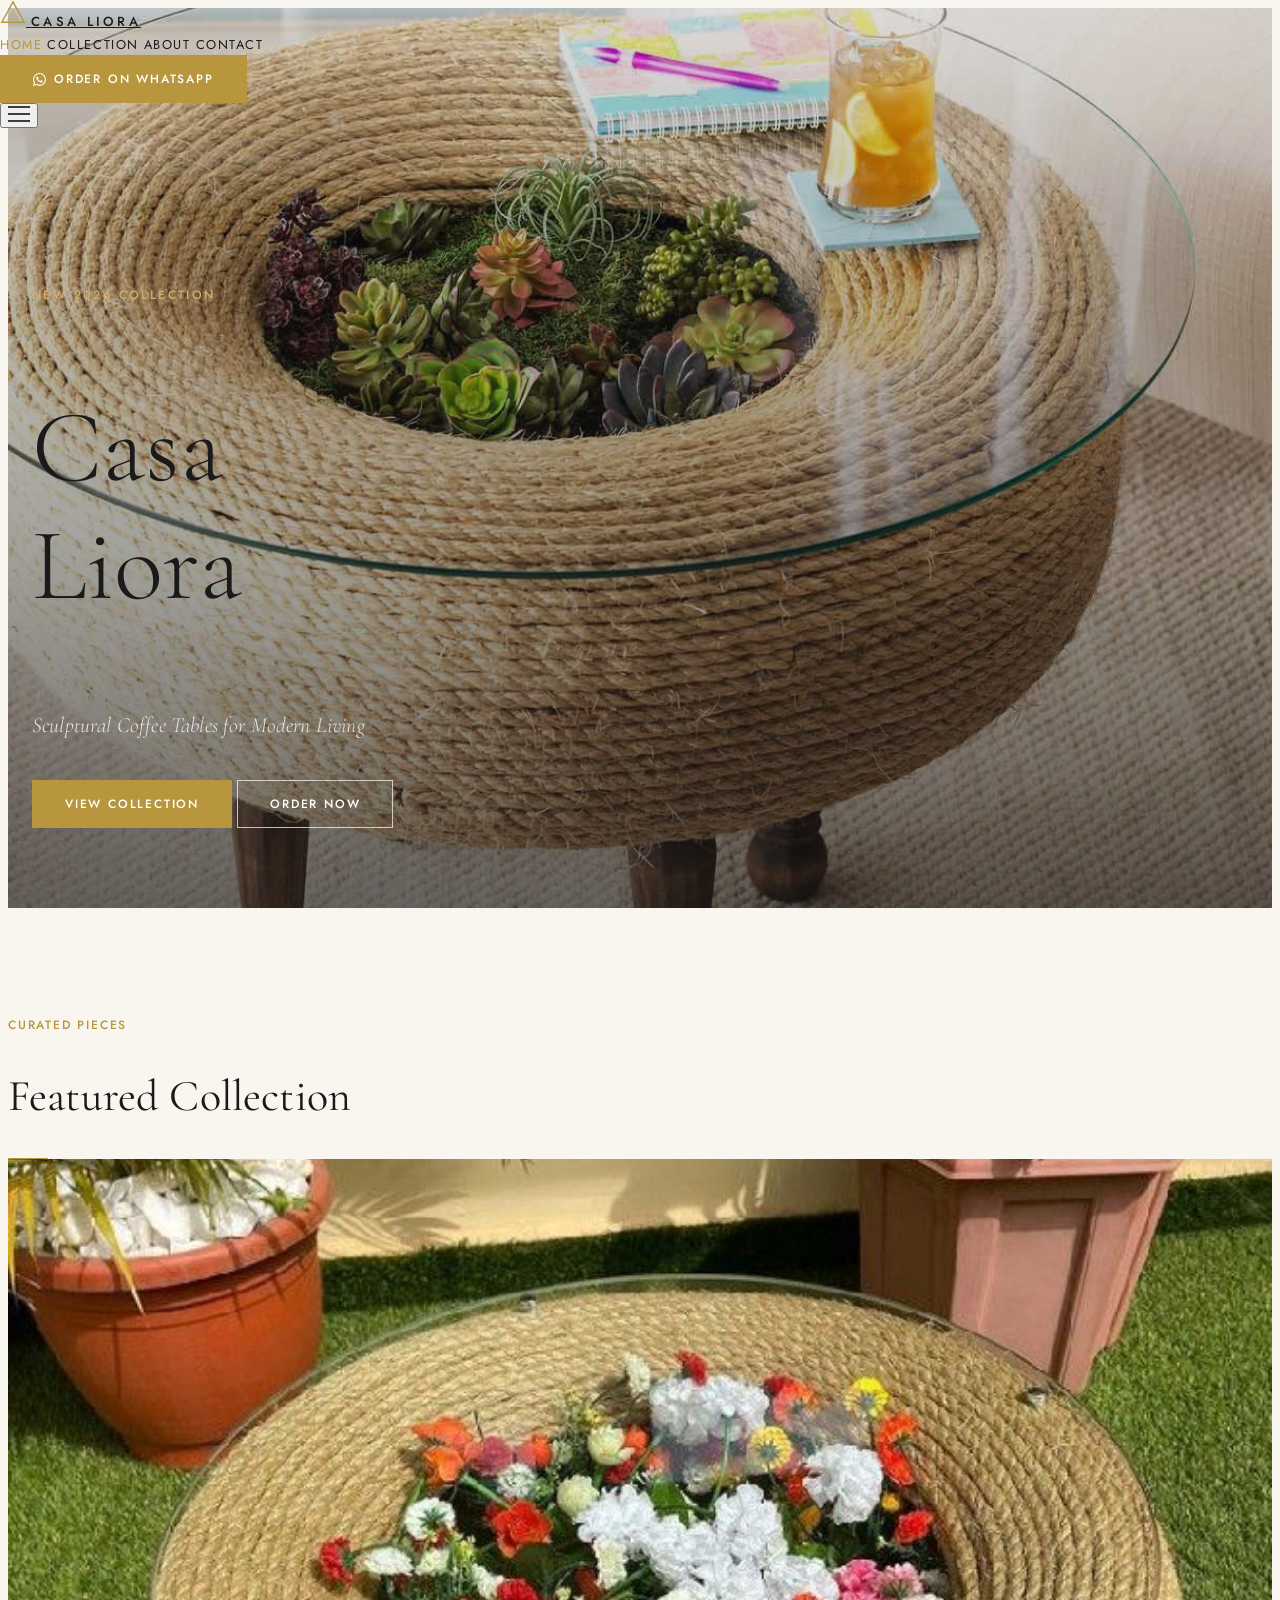
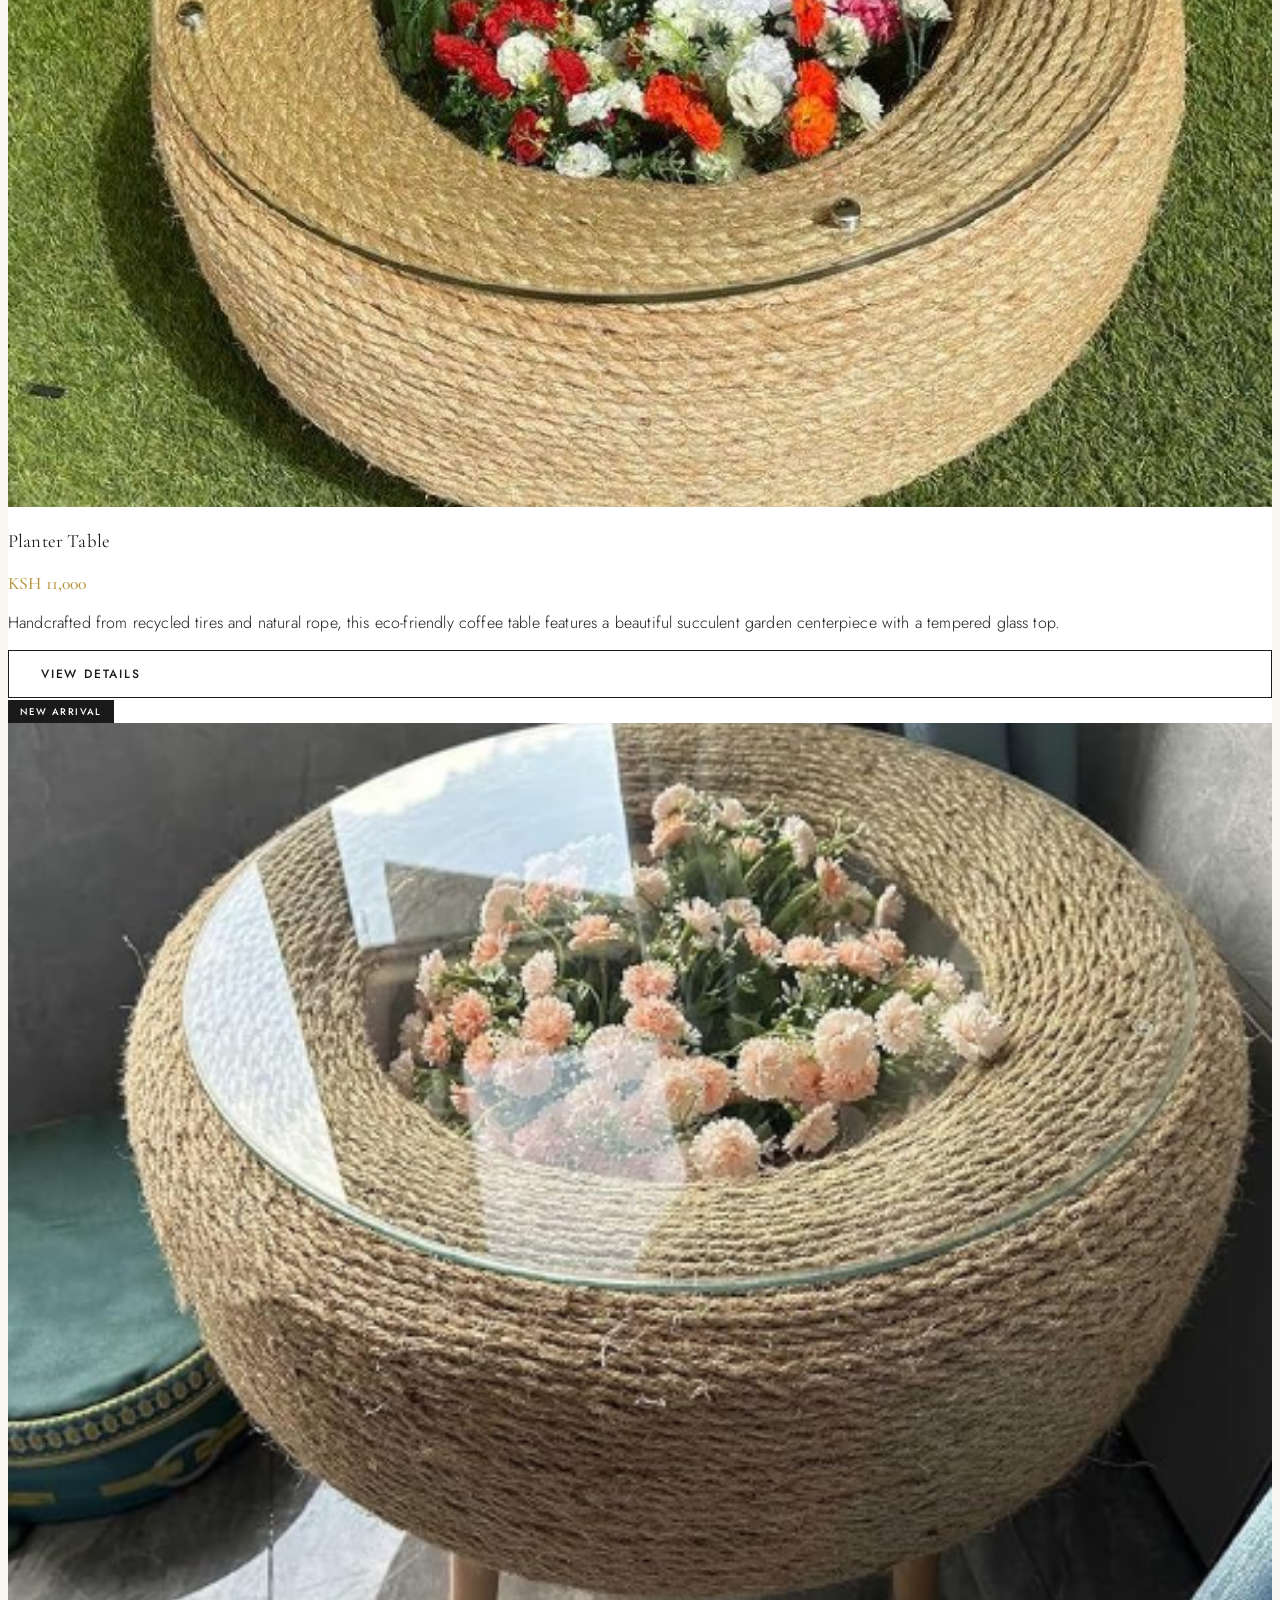
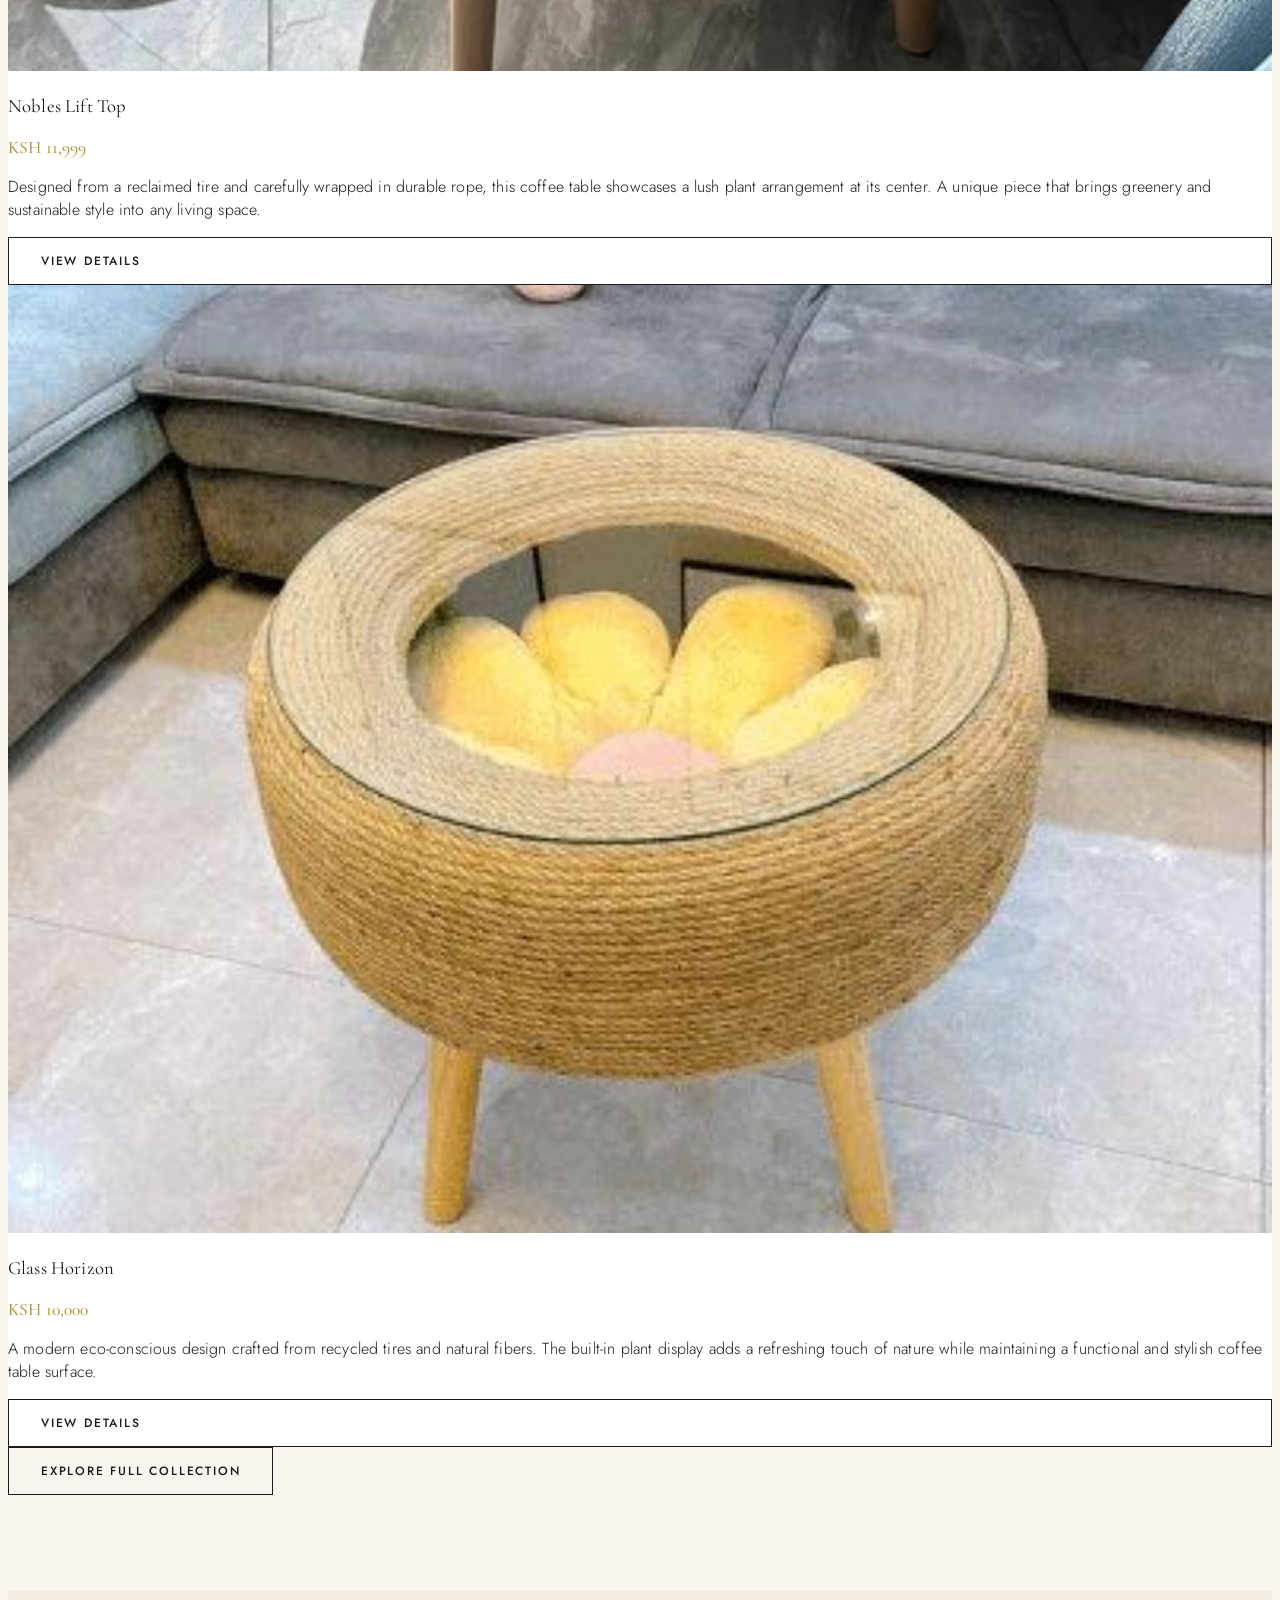
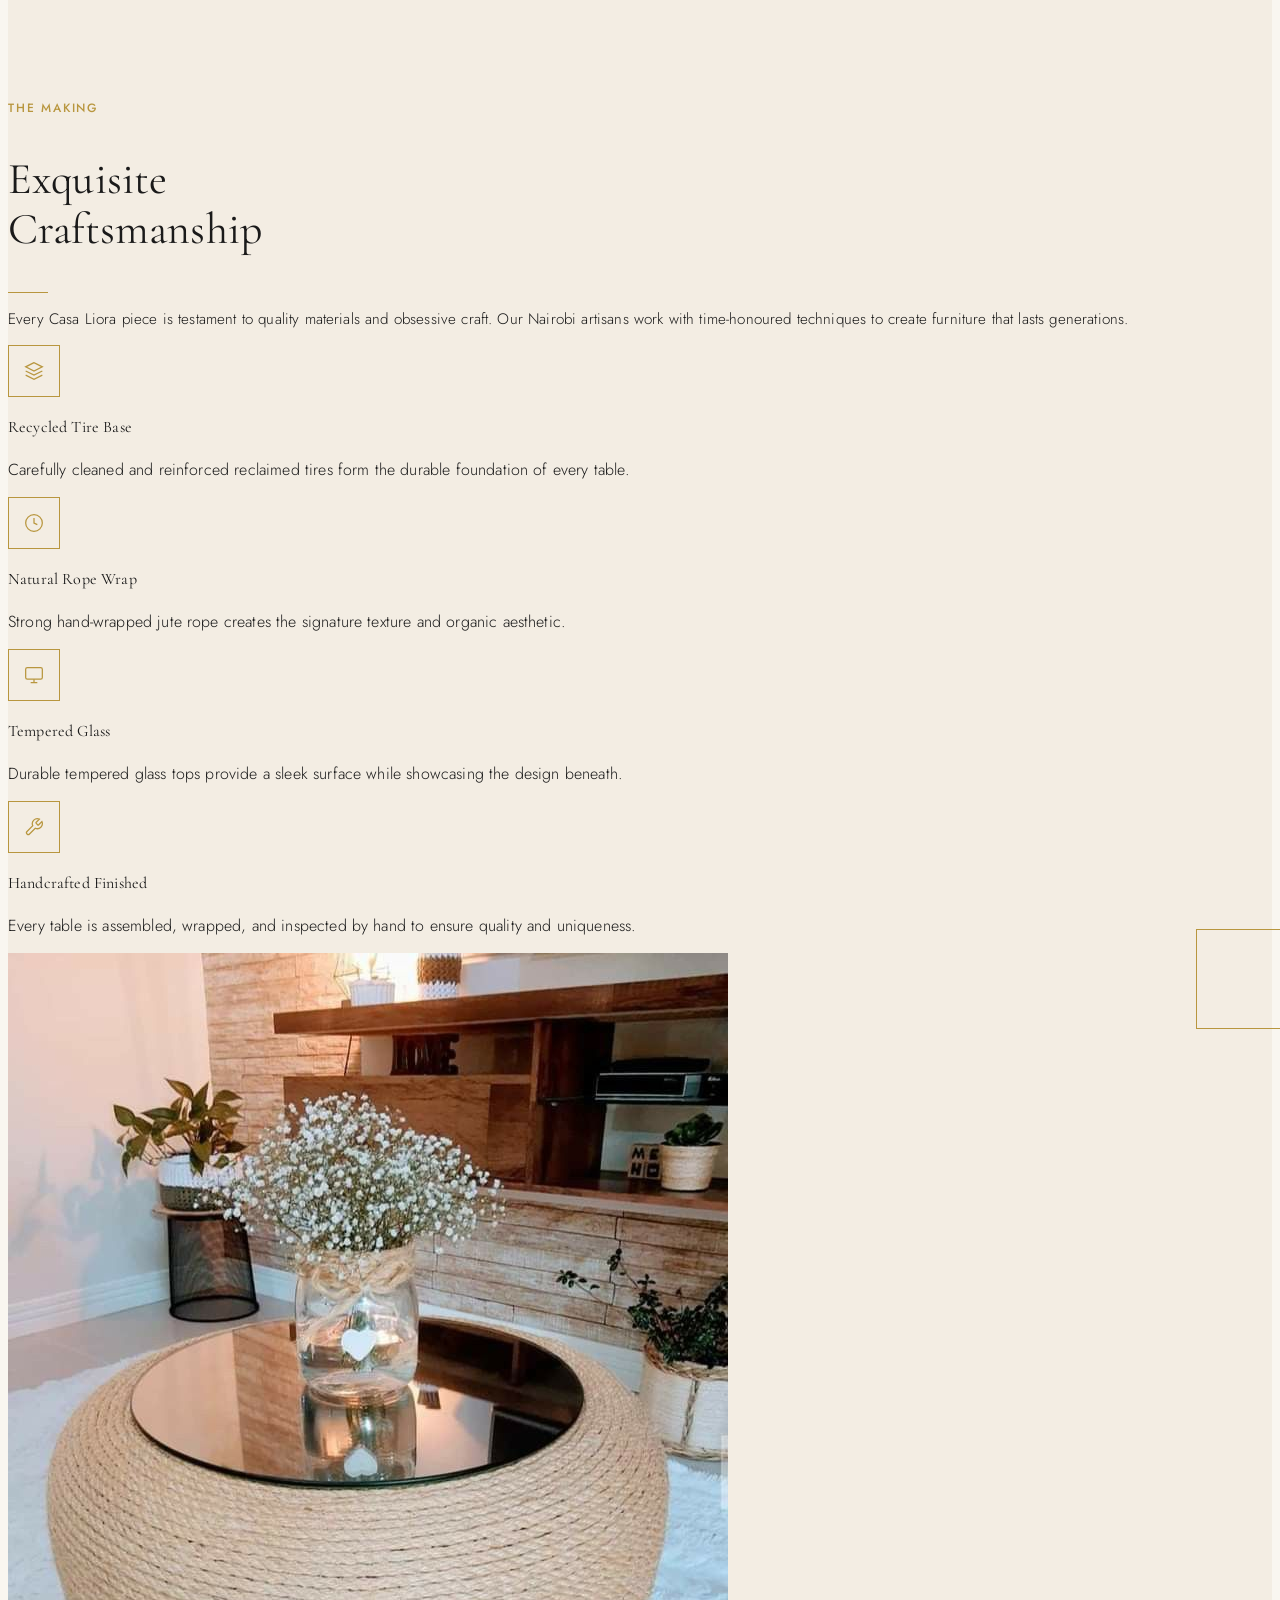
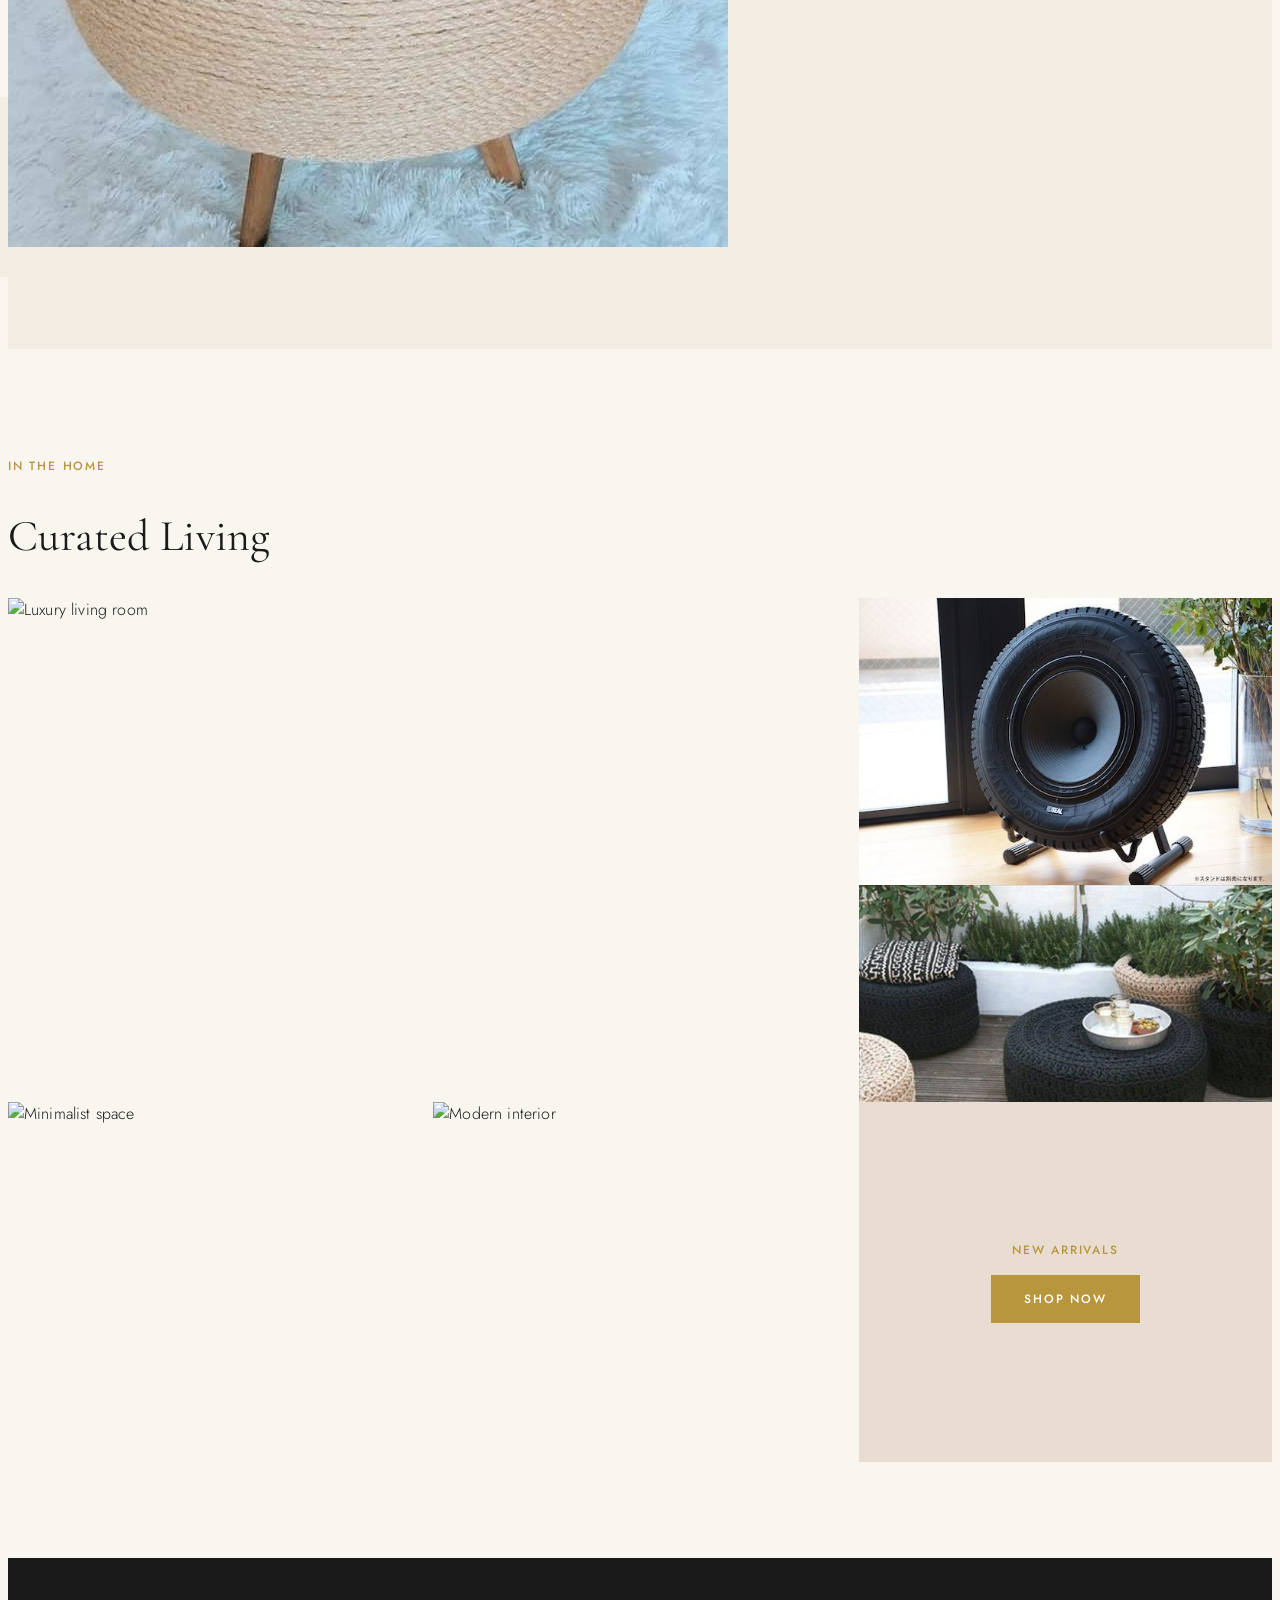
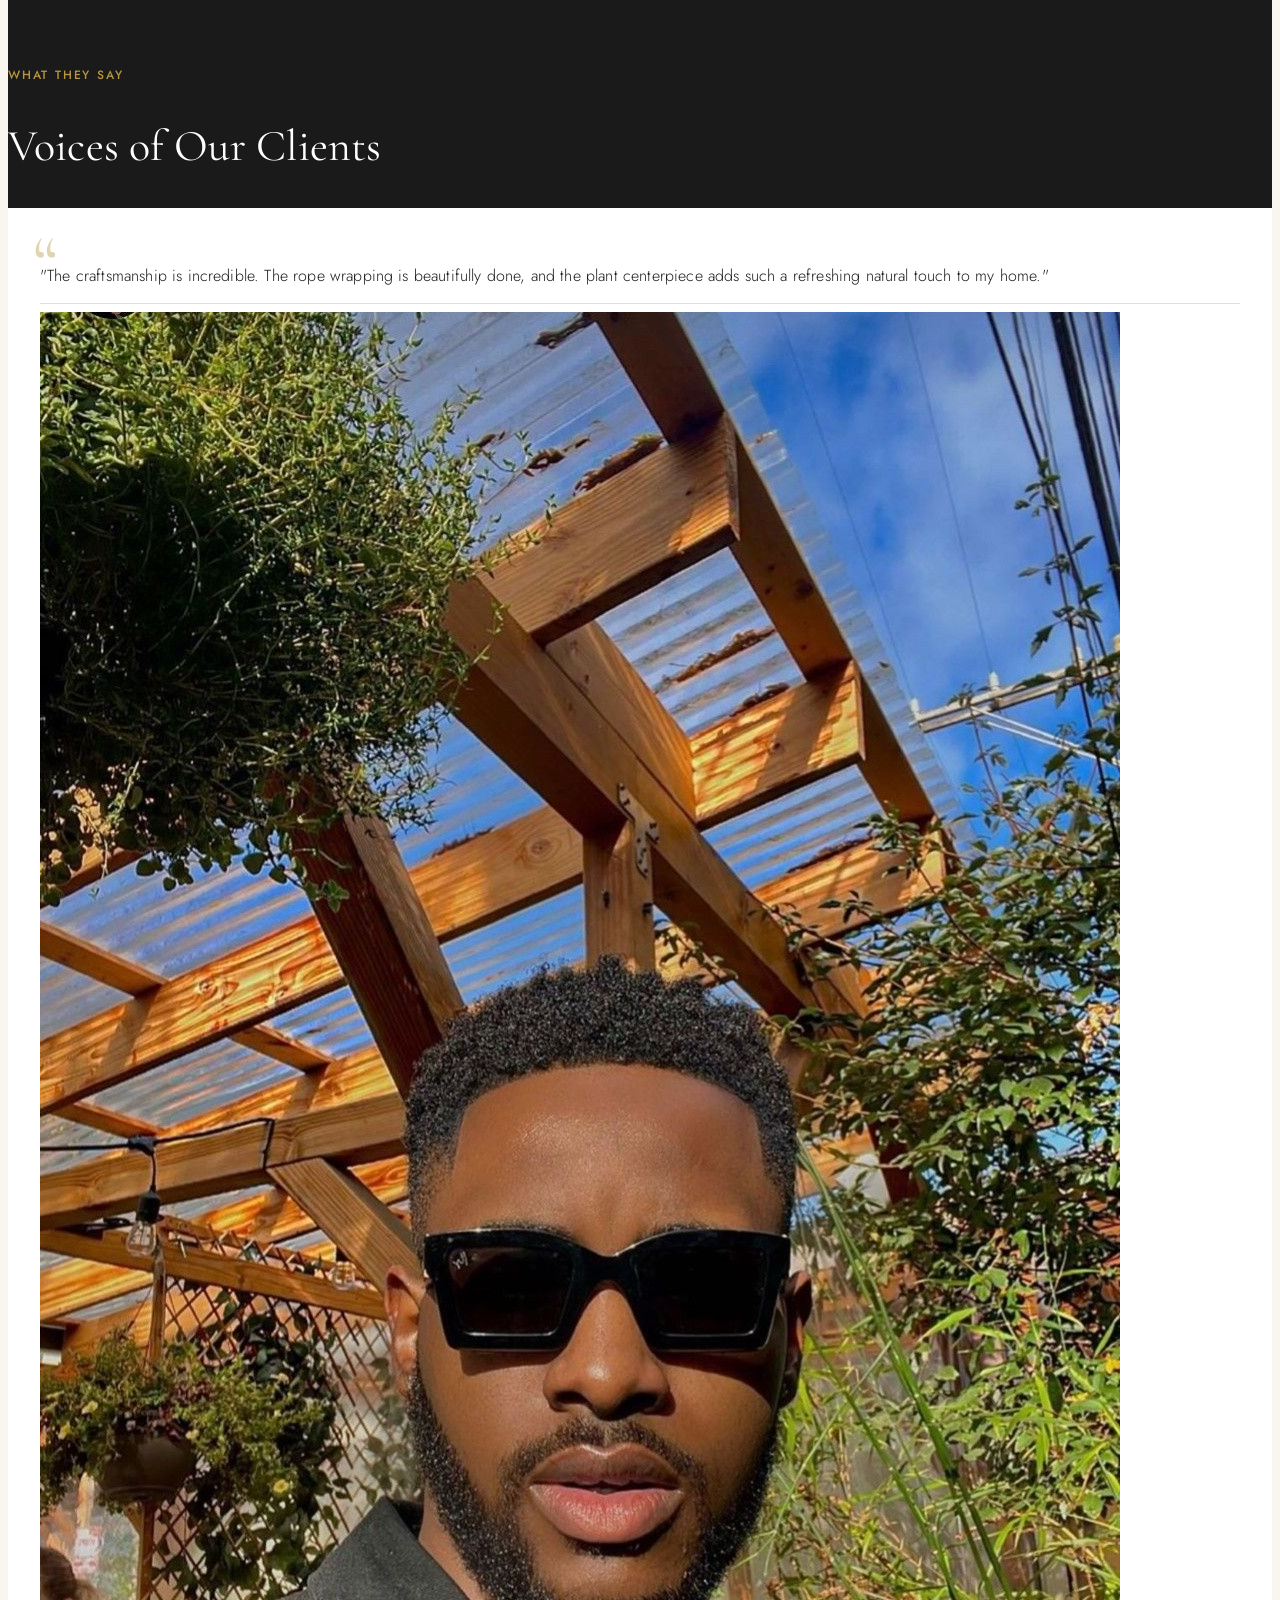
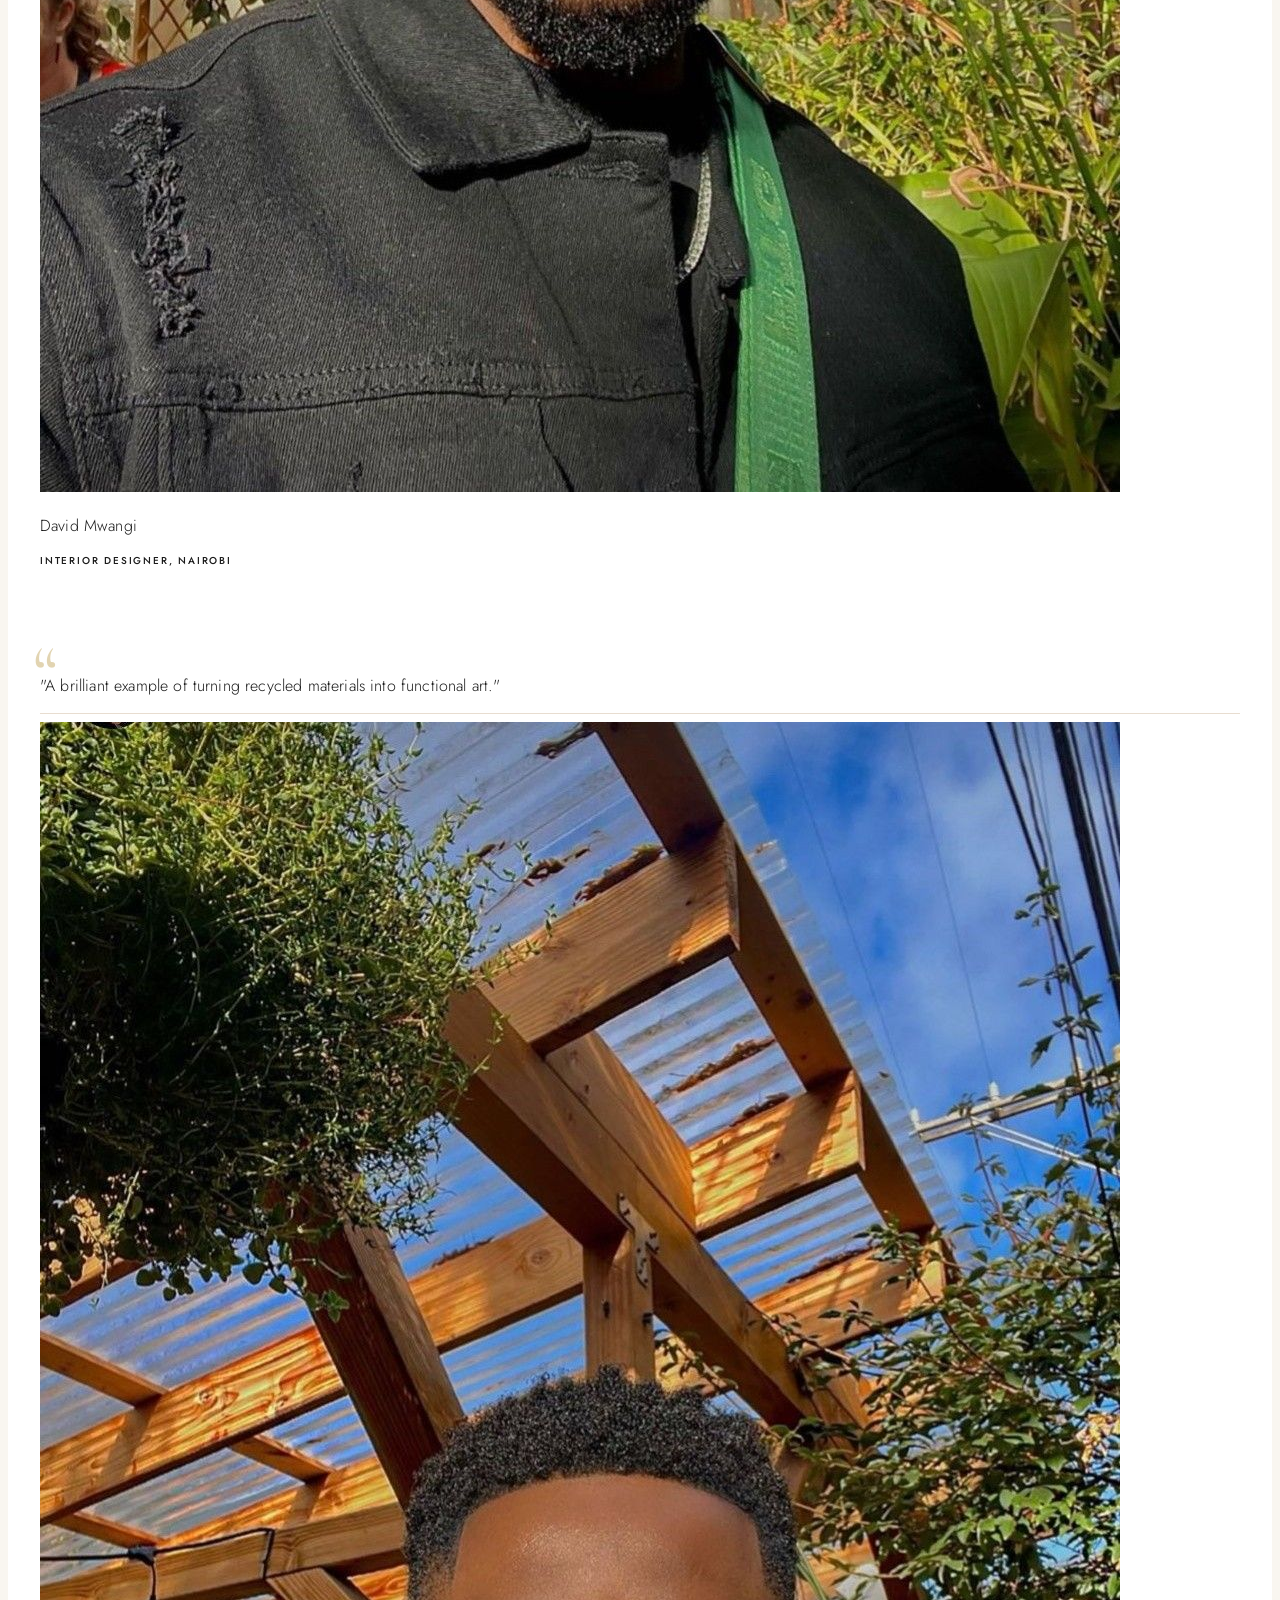
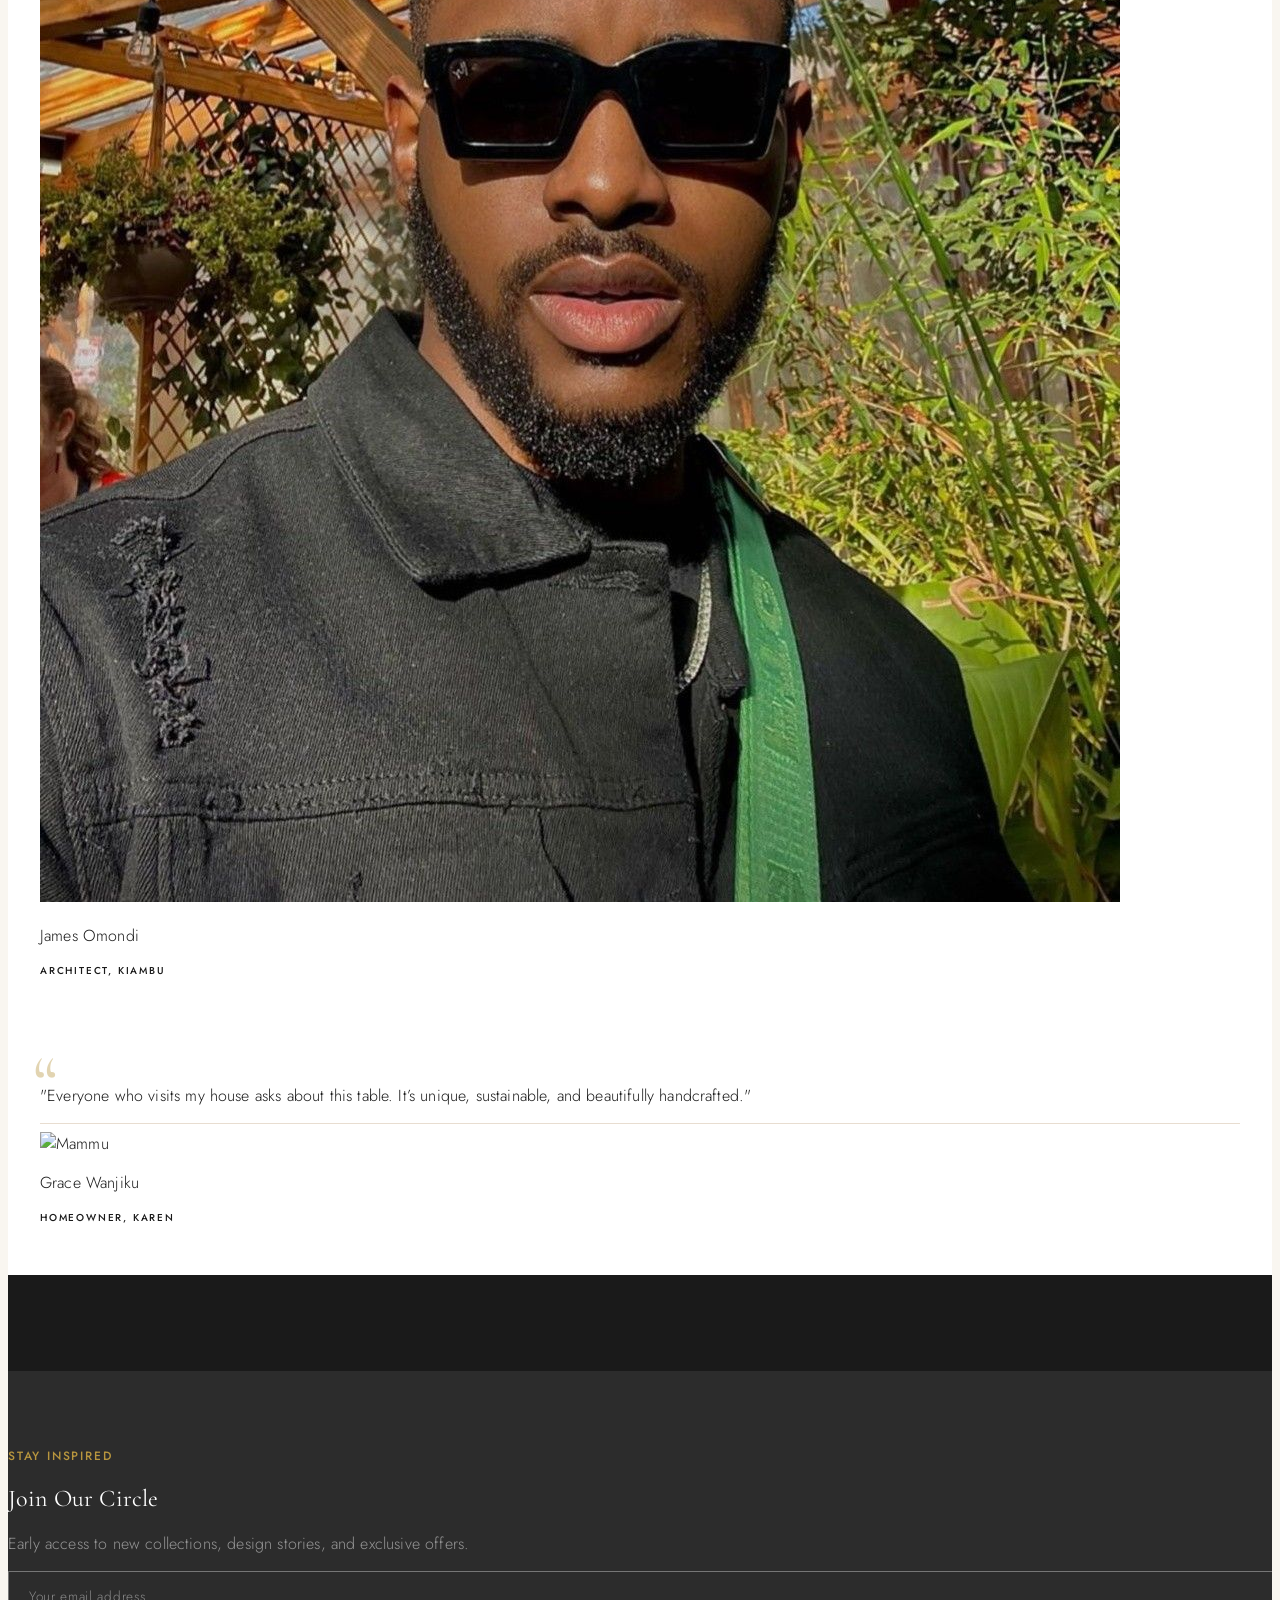
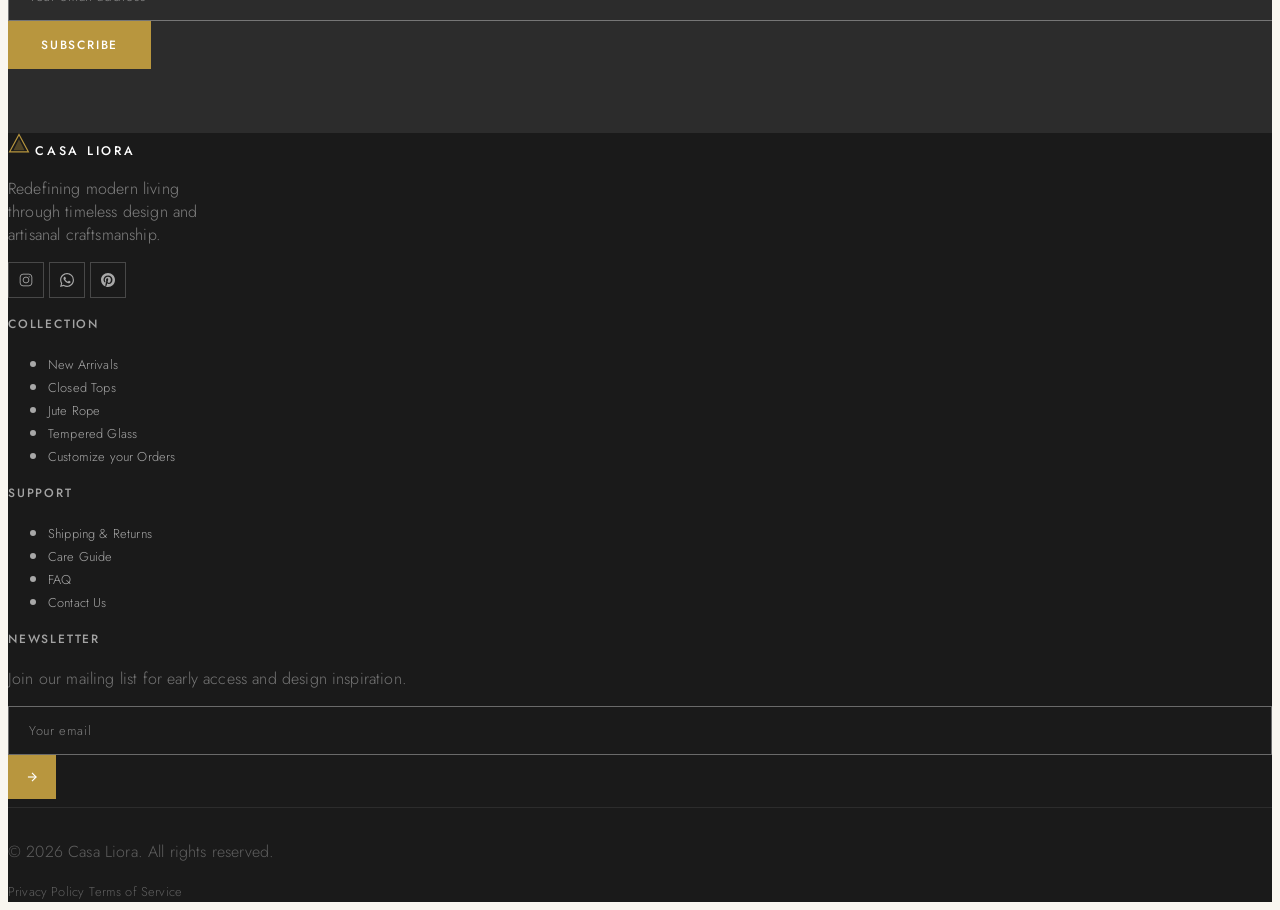
==== commit 6c5aa8e3: "Update profile image source in index.html" ====
--- a/index.html
+++ b/index.html
@@ -286,7 +286,7 @@
   <div class="flex items-center gap-3">
     <!-- Profile Image -->
     <img 
-      src="/images/person2.jpg" 
+      src="/images/person1.jpg" 
       alt="james" 
       class="w-10 h-10 rounded-full object-cover flex-shrink-0 bg-var(--beige)"
     />
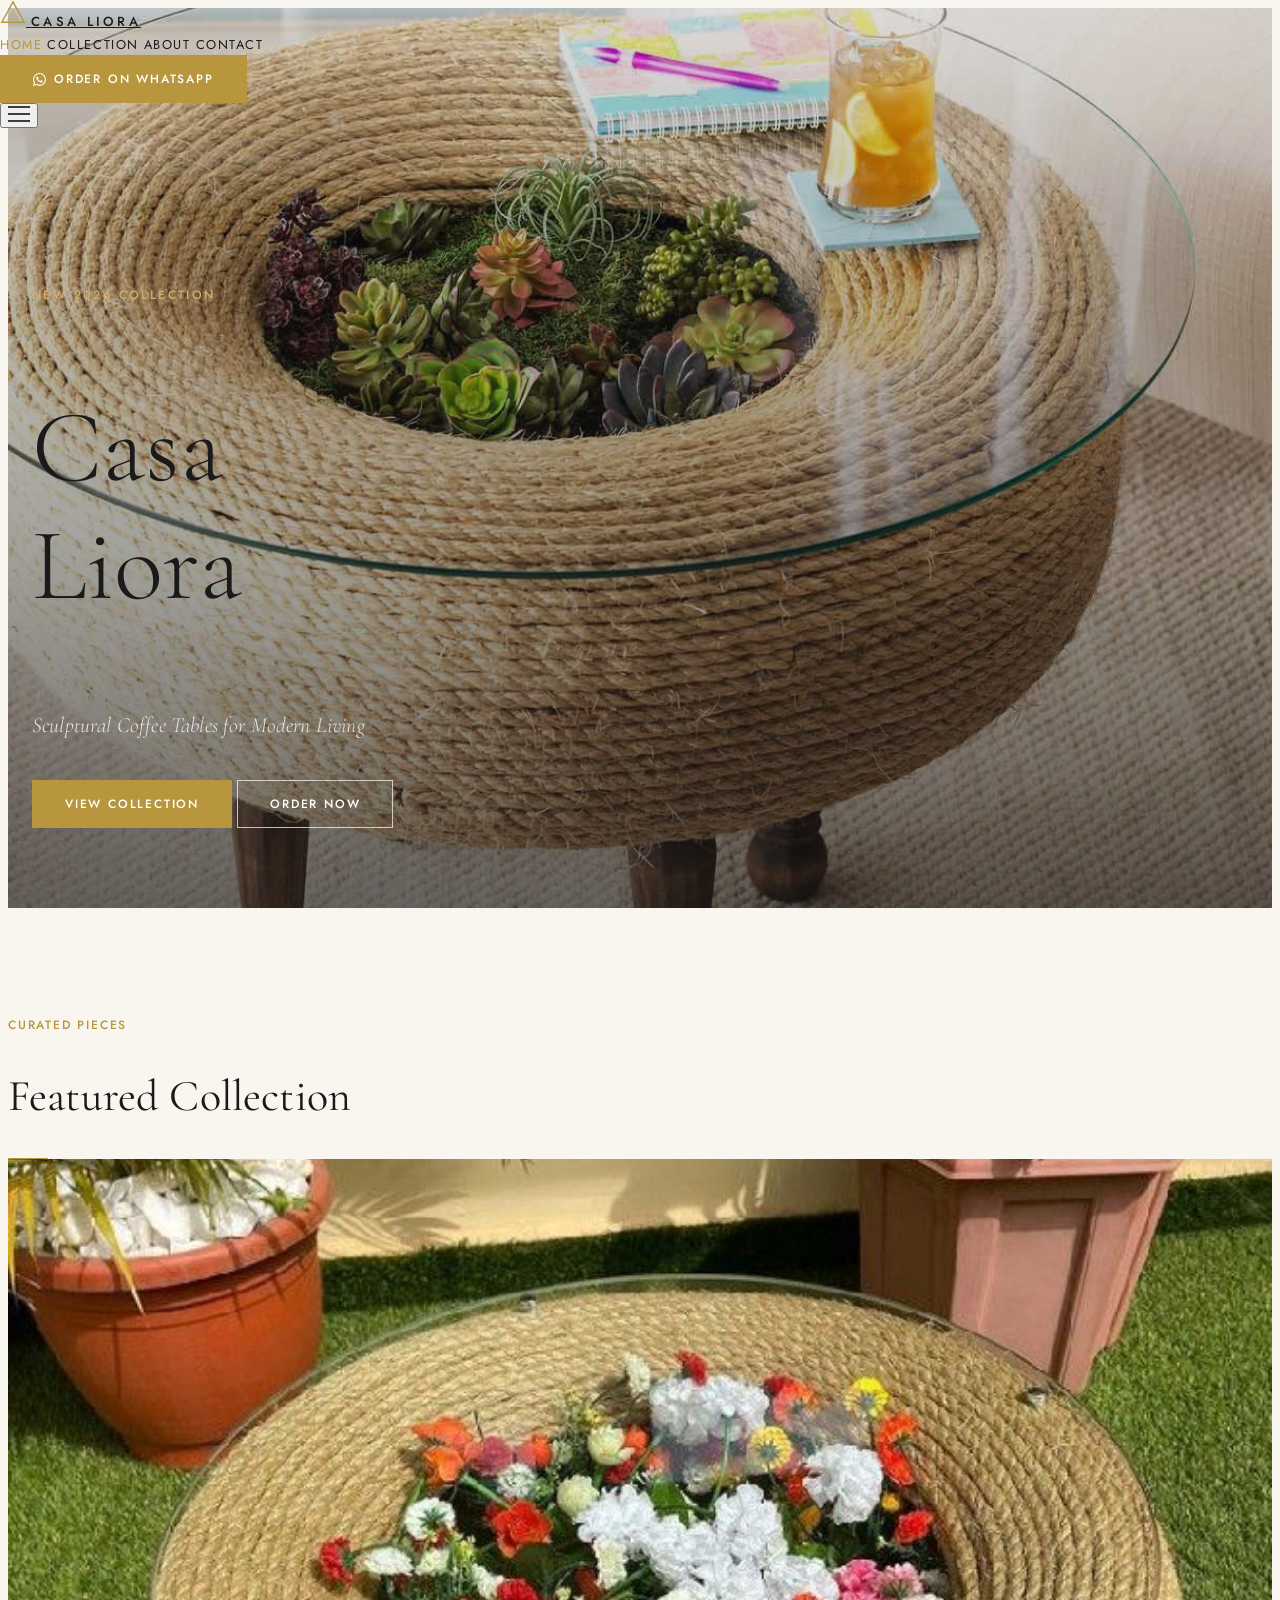
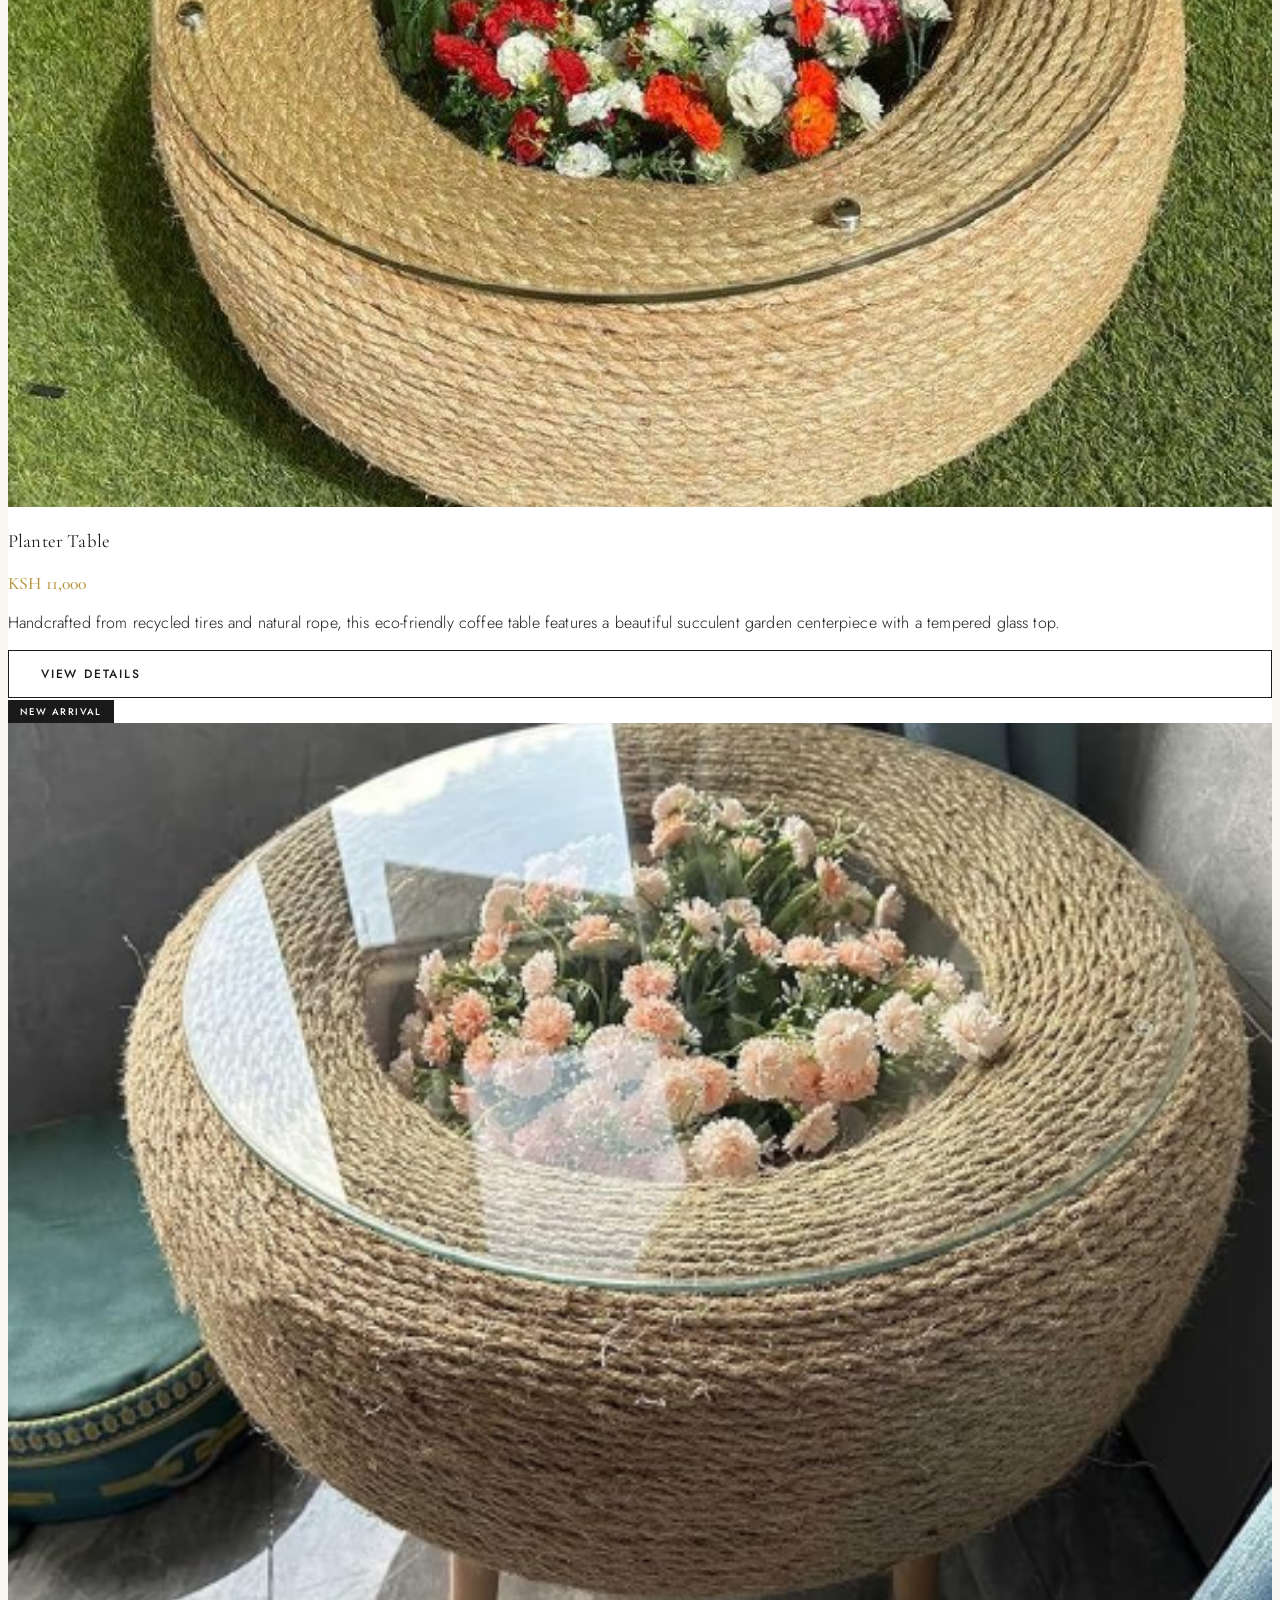
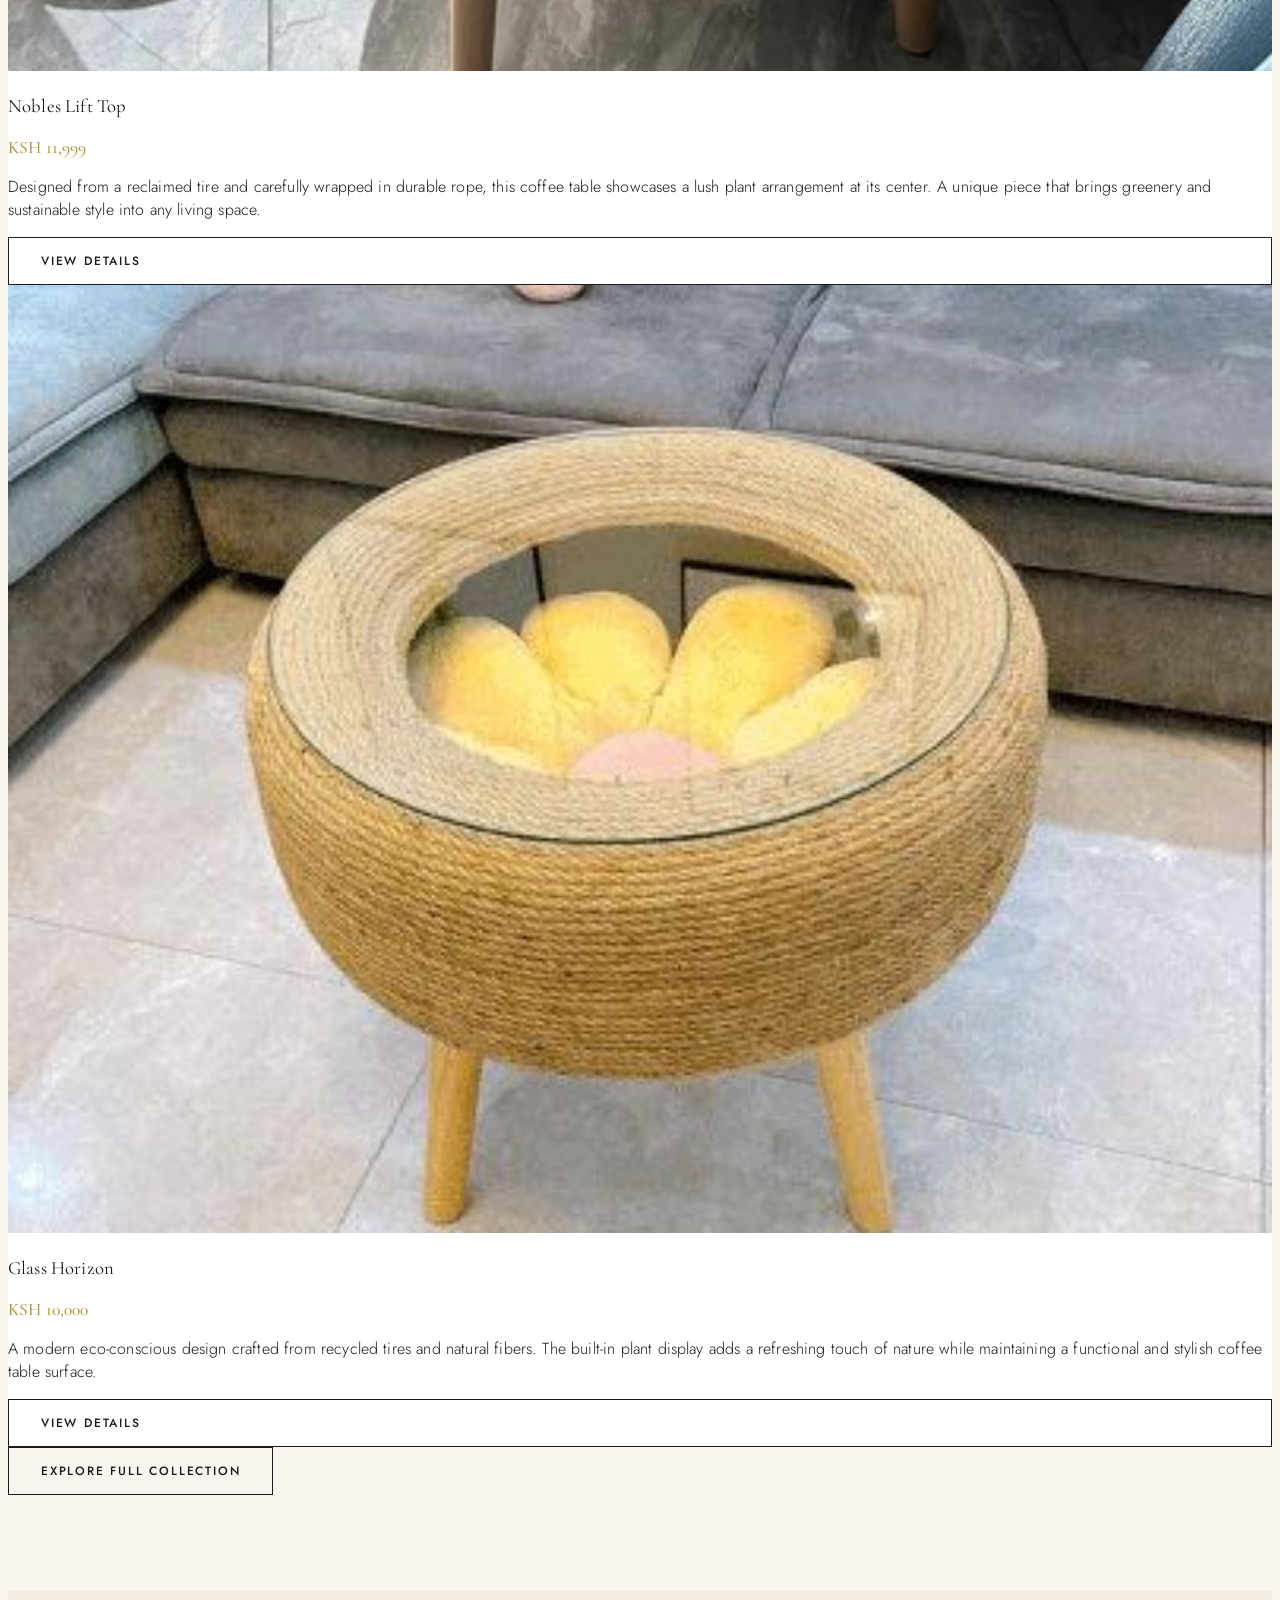
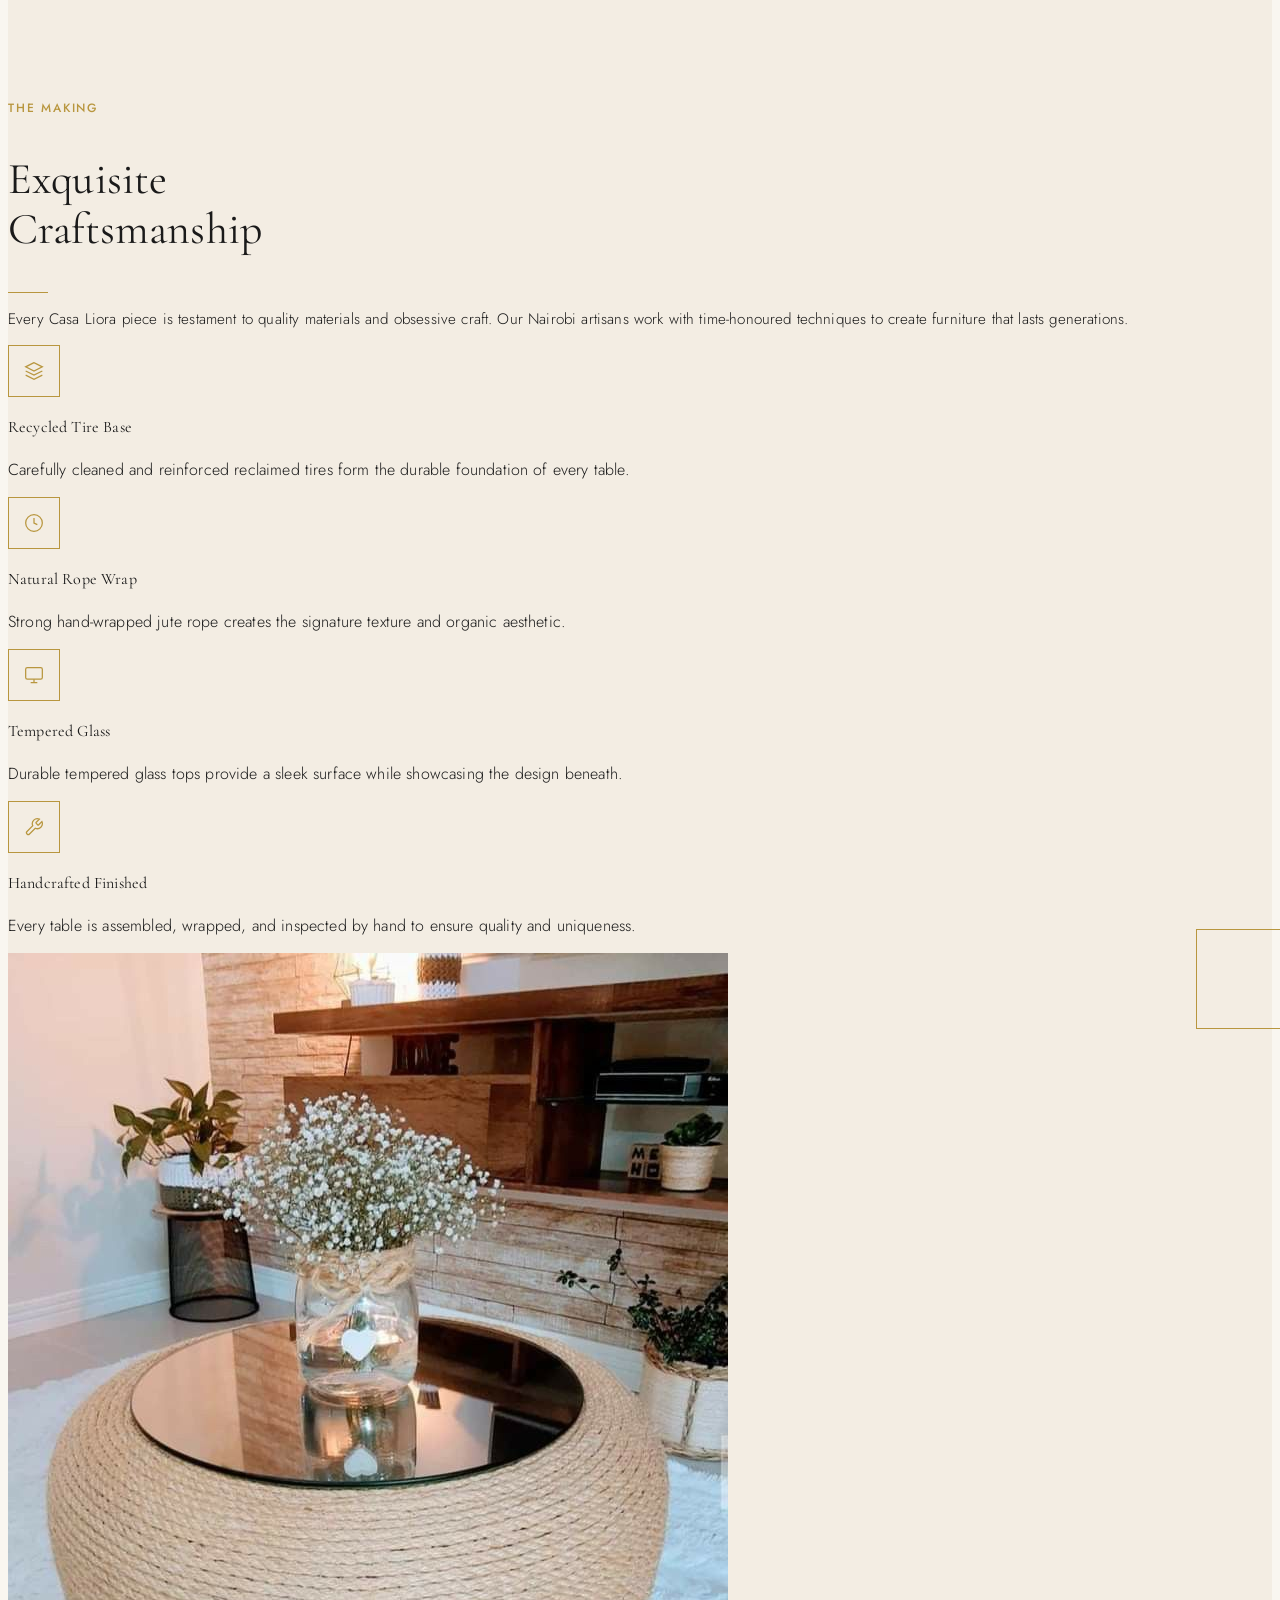
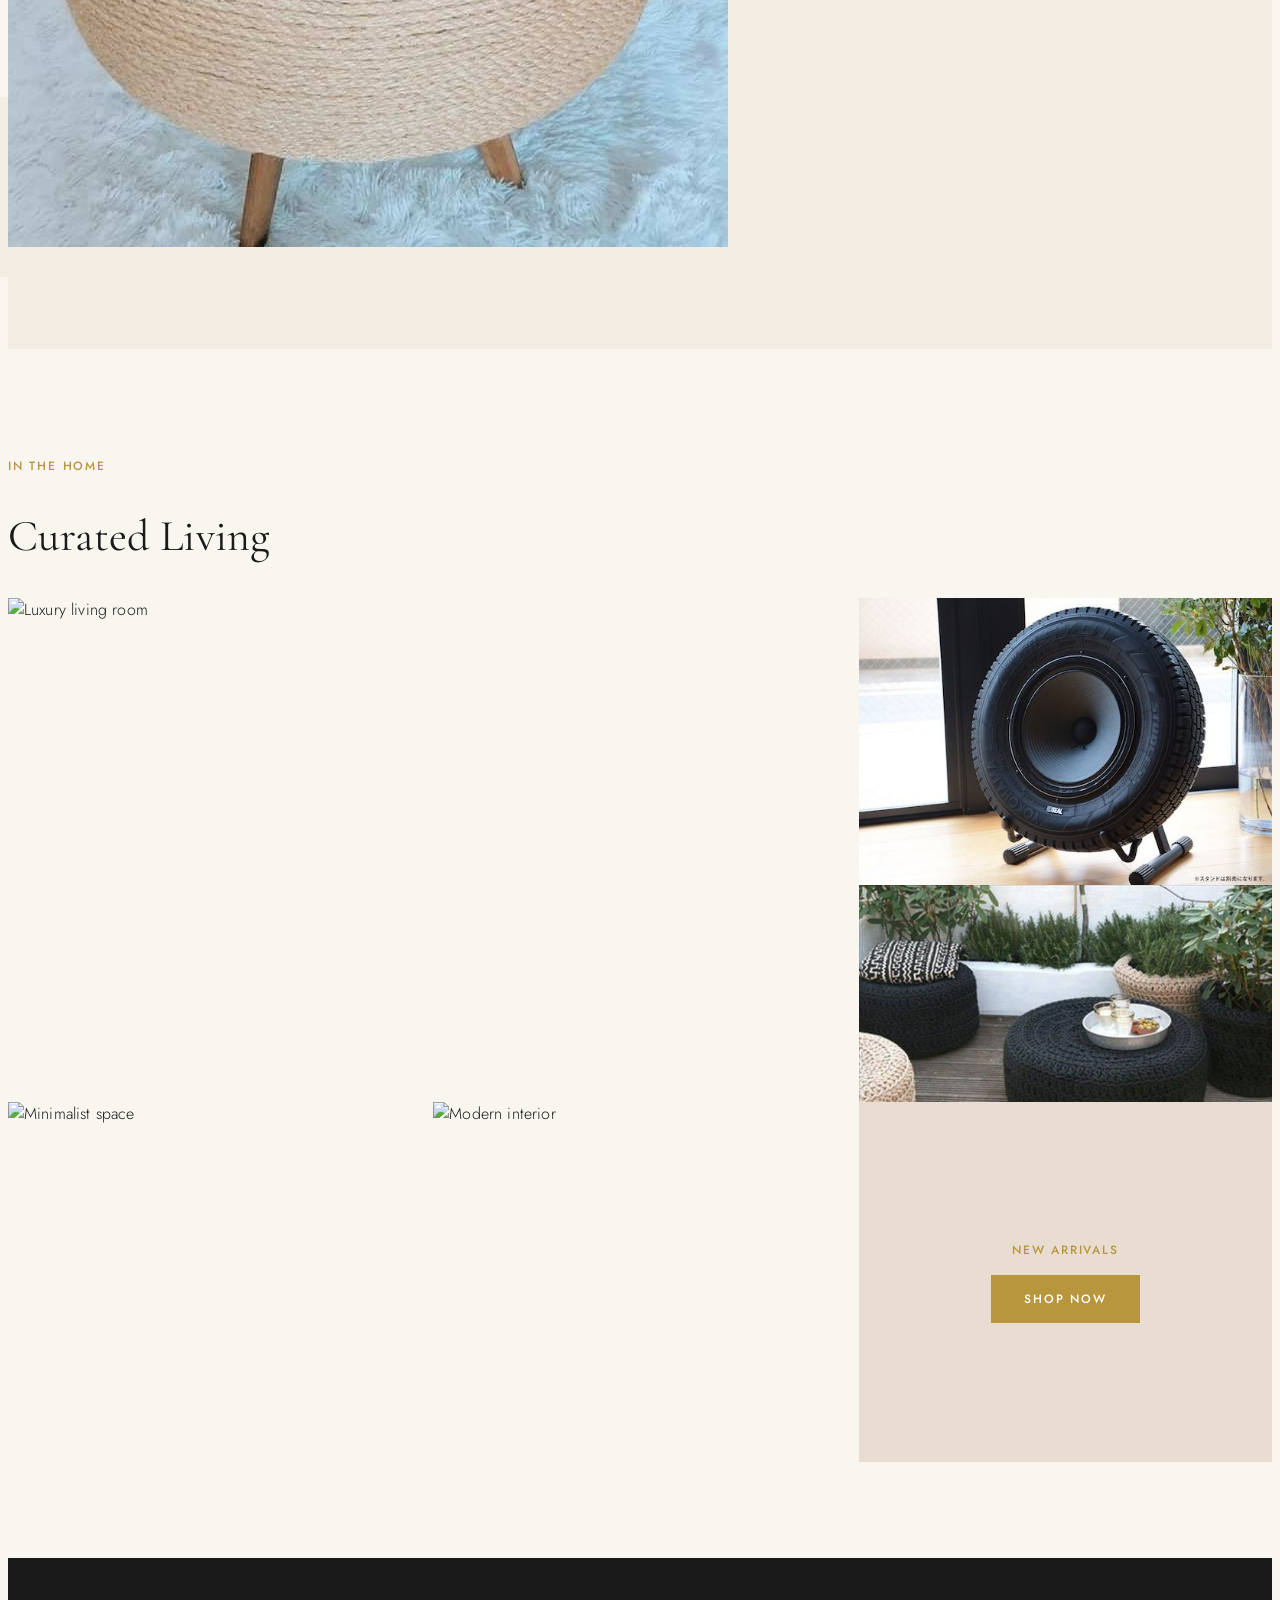
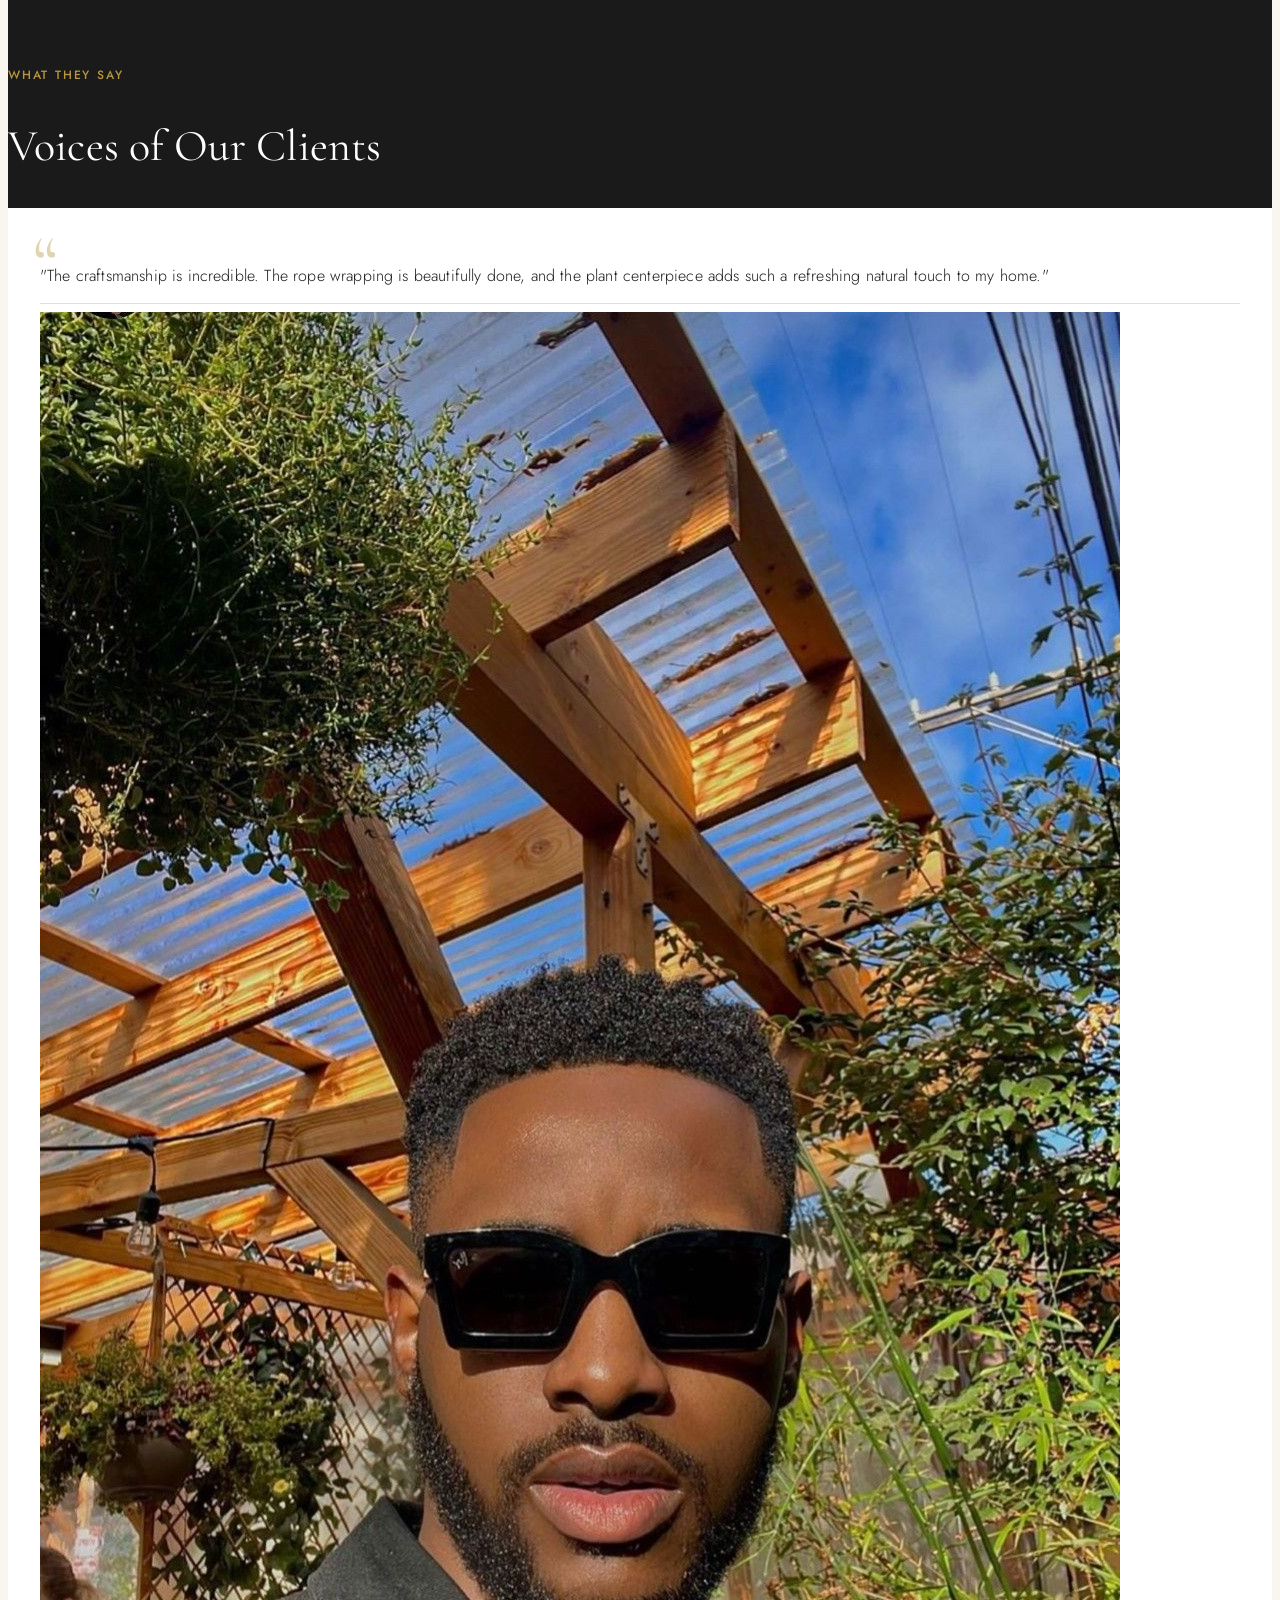
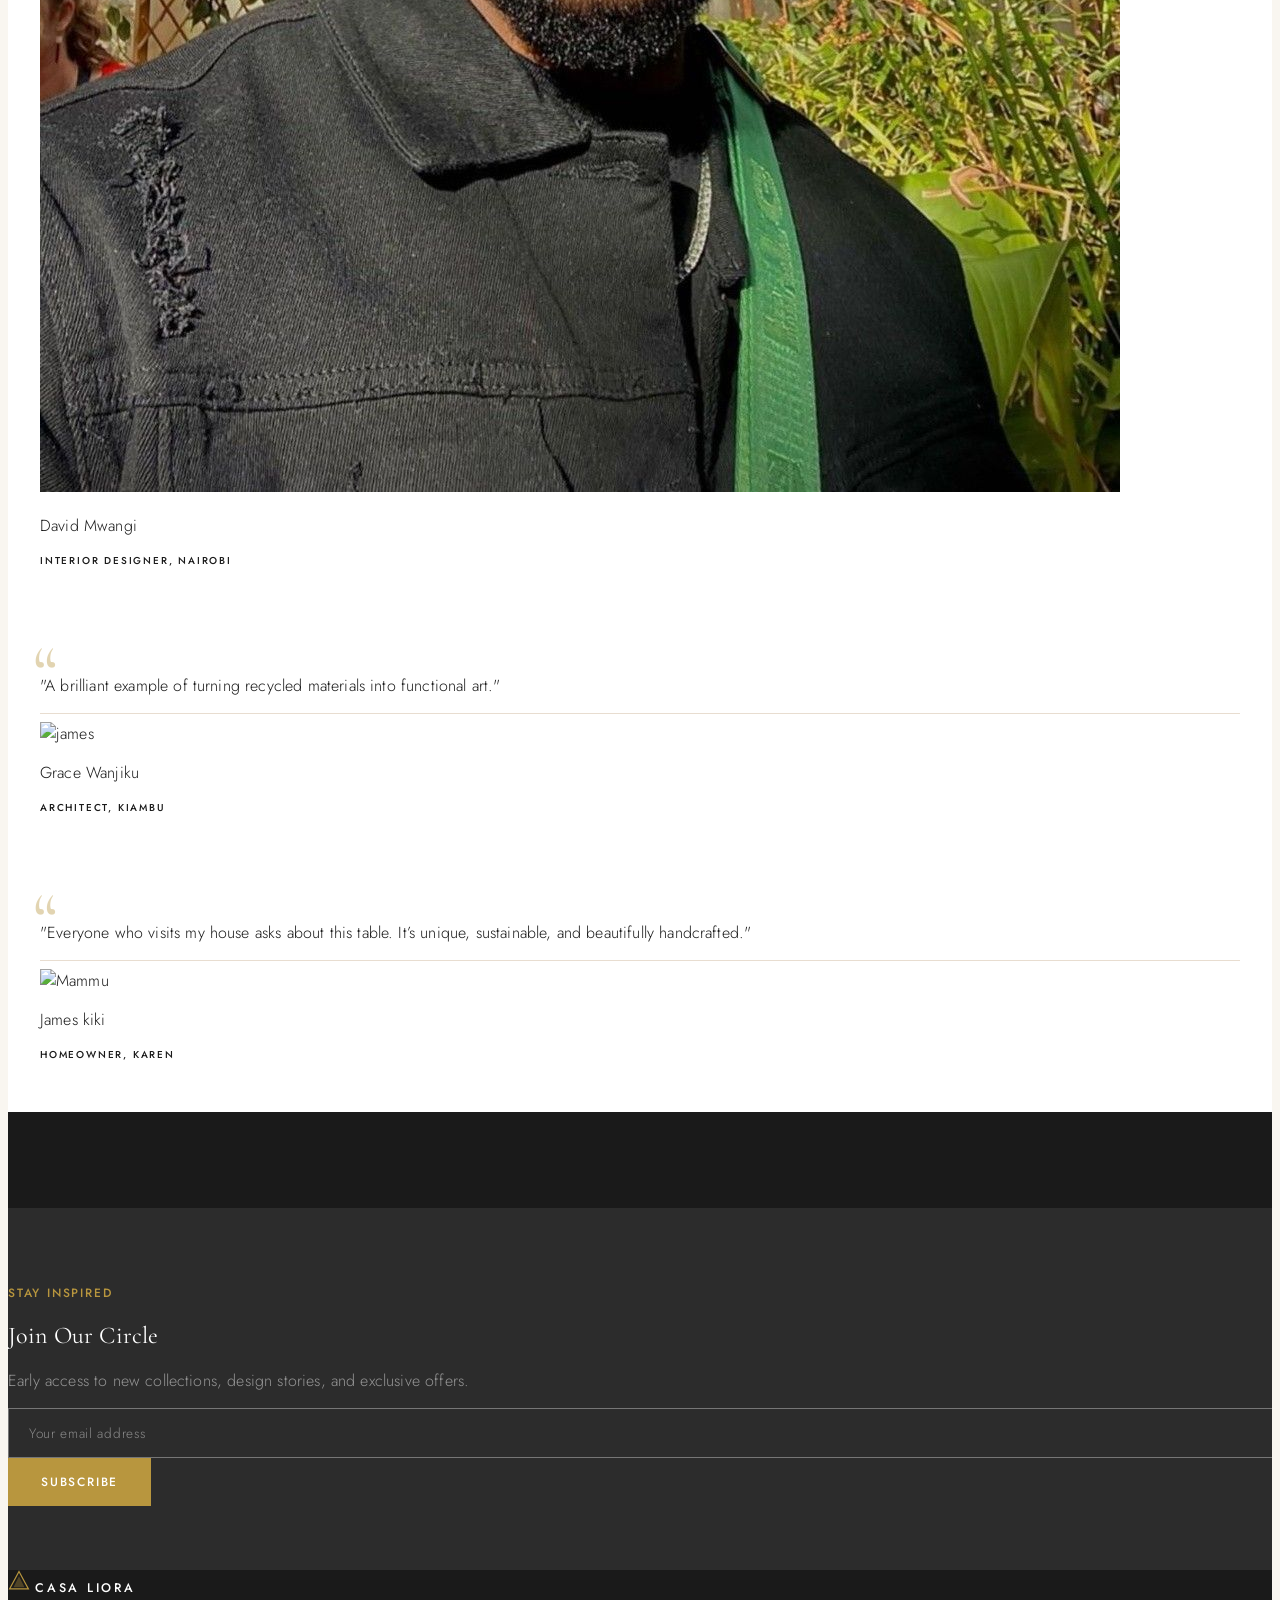
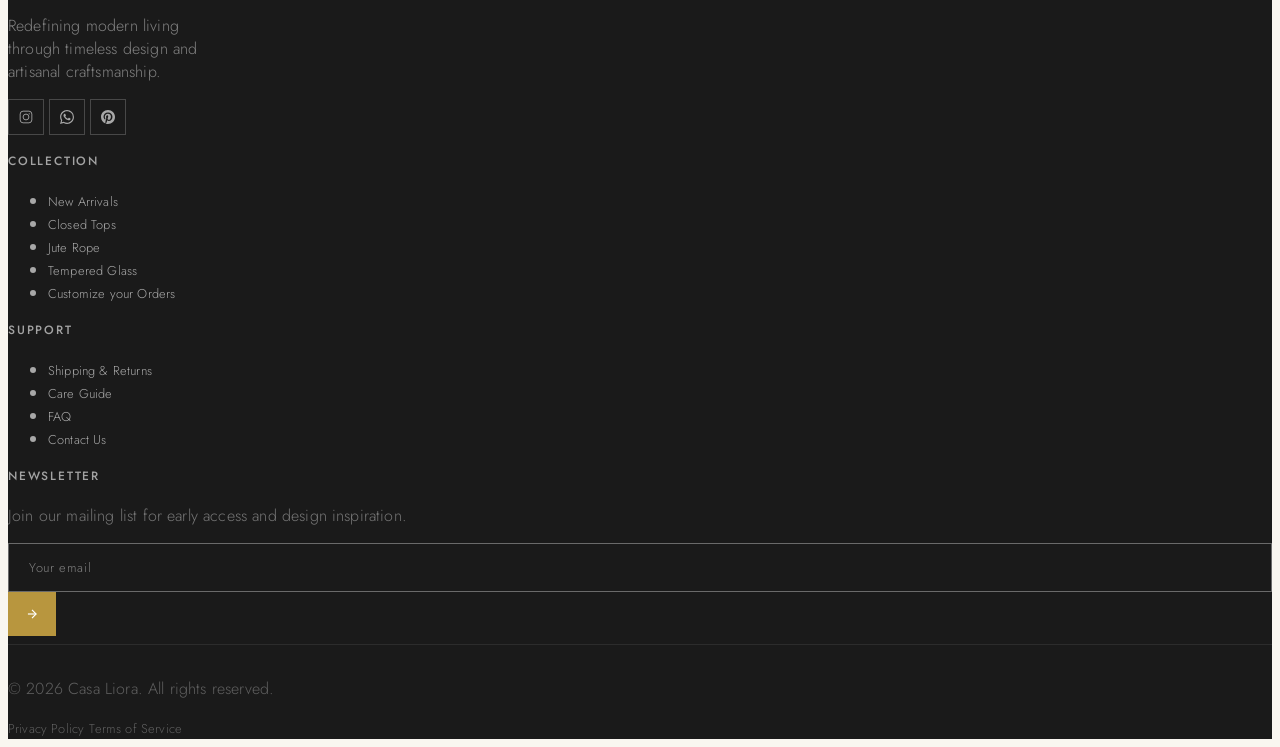
==== commit 72b6f99c: "Update profile names and images in index.html" ====
--- a/index.html
+++ b/index.html
@@ -286,12 +286,12 @@
   <div class="flex items-center gap-3">
     <!-- Profile Image -->
     <img 
-      src="/images/person1.jpg" 
+      src="https://i.pinimg.com/736x/b5/0b/00/b50b004e774478ebaa61cc8cd2a49caf.jpg" 
       alt="james" 
       class="w-10 h-10 rounded-full object-cover flex-shrink-0 bg-var(--beige)"
     />
     <div>
-      <p class="font-serif text-sm text-[#1A1A1A]">James Omondi</p>
+      <p class="font-serif text-sm text-[#1A1A1A]">Grace Wanjiku</p>
       <p class="label-xs text-[#A8A8A8]">Architect, Kiambu</p>
     </div>
   </div>
@@ -309,7 +309,7 @@
       class="w-10 h-10 rounded-full object-cover flex-shrink-0 bg-var(--beige)"
     />
     <div>
-      <p class="font-serif text-sm text-[#1A1A1A]">Grace Wanjiku</p>
+      <p class="font-serif text-sm text-[#1A1A1A]">James kiki</p>
       <p class="label-xs text-[#A8A8A8]">Homeowner, Karen</p>
     </div>
   </div>
